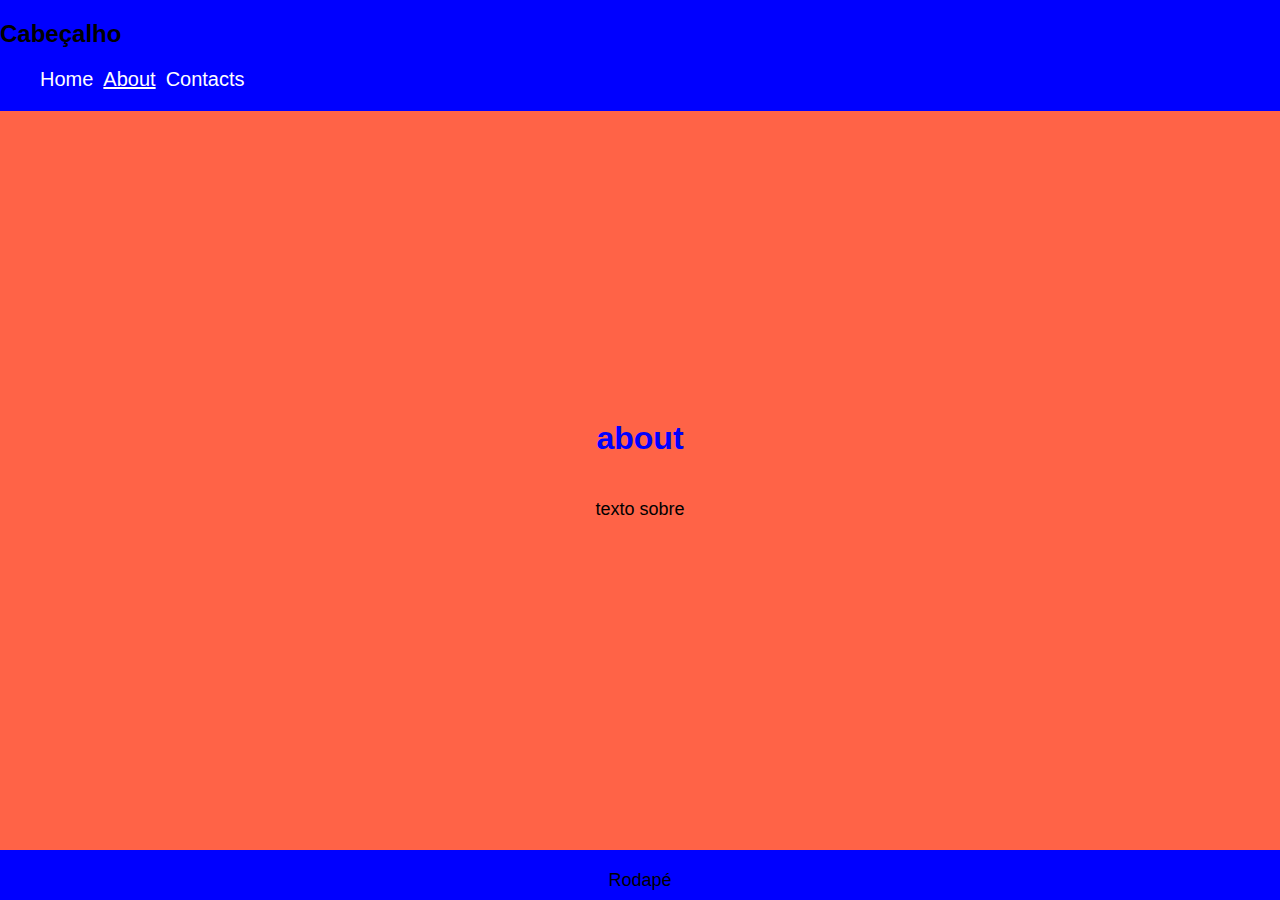
==== about.html @ 5784f7e3 "js 1 — 25.05" ====
<!-- <!DOCTYPE html>
<html lang="en">
<head>
    <meta charset="utf-8">
    <meta name="viewport" content="width=device-width, initial-scale=1.0">
    <title></title>
    <link rel="stylesheet" href="assets/css/stylesheet.css">
</head>
<body>
    <header>
         @import nav 
    </header>
    <main>
        <h1>about</h1>
    </main>
    <footer>
        <p>Juro</p>
    </footer>
</html>

-->

<!DOCTYPE html>
<html lang="en">
<head>
    <meta charset="utf-8">
    <meta name="viewport" content="width=device-width, initial-scale=1.0">
    <title>Mel, a melhor frontend</title>
    <link rel="stylesheet" href="assets/css/style.css">
</head><body>
<header>
    <h2>Cabeçalho</h2>
    <nav id="main-navigation">
        <ul>
            <li><a href="index.html">Home</a></li>
            <li><a href="about.html">About</a></li>
            <li><a href="contacts.html">Contacts</a></li>
        </ul>
    </nav>
</header>    <main>
        <h1>about</h1>
        <p>texto sobre</p>
    </main>
<footer>
    <p>Rodapé</p>
</footer>
<script src="/assets/js/script.js"></script></body>
</html>
---- assets/css/style.css ----
@charset "UTF-8";body{display:-webkit-box;display:-ms-flexbox;display:flex;-webkit-box-orient:vertical;-webkit-box-direction:normal;-ms-flex-direction:column;flex-direction:column;margin:0;height:100svh}body.about{background:tomato}body.contacts{background:yellow}body.home{background:lightblue}h1{font-size:32px;font-family:"Gill Sans","Gill Sans MT",Calibri,"Trebuchet MS",sans-serif;color:#0000ff}p{font-family:Arial,sans-serif;color:#000;font-size:14px;line-height:1.4;text-align:center;margin-bottom:40px}footer,header{font-family:Arial,sans-serif;font-size:20px}.flex-grid{width:100%}.column{background:#0000ff}.column:not(:last-child){margin-bottom:30px}@media (min-width:850px){.flex-grid{display:-webkit-box;display:-ms-flexbox;display:flex;-webkit-box-orient:horizontal;-webkit-box-direction:normal;-ms-flex-direction:row;flex-direction:row;-webkit-column-gap:30px;-moz-column-gap:30px;column-gap:30px}.column{width:33.33%}.column:not(:last-child){margin-bottom:0}}main{-webkit-box-flex:1;-ms-flex-positive:1;flex-grow:1;display:-webkit-box;display:-ms-flexbox;display:flex;-webkit-box-align:center;-ms-flex-align:center;align-items:center;-webkit-box-pack:center;-ms-flex-pack:center;justify-content:center;-webkit-box-orient:vertical;-webkit-box-direction:normal;-ms-flex-direction:column;flex-direction:column;padding:30px 20px;max-width:540px;margin:0 auto}@media (min-width:850px){main{max-width:100%;padding:30px}}@media (min-width:1180px){main{max-width:1130px}}img{max-width:100%;position:absolute;top:0;bottom:0;height:100%;width:100%;-o-object-fit:cover;object-fit:cover}figure{margin:0;height:0;position:relative;background:#0000ff;overflow:hidden;padding-bottom:75%}header{background-color:#0000ff}nav a{display:-webkit-box;display:-ms-flexbox;display:flex;-ms-flex-line-pack:stretch;align-content:stretch;color:#fff;text-decoration:none}nav a.active{text-decoration:underline}ul{display:-webkit-box;display:-ms-flexbox;display:flex;list-style:none;-webkit-column-gap:10px;-moz-column-gap:10px;column-gap:10px;color:#fff}h2{font-size:24px;font-family:"Gill Sans","Gill Sans MT",Calibri,"Trebuchet MS",sans-serif;color:#000}footer{background-color:#0000ff;height:50px;display:-webkit-box;display:-ms-flexbox;display:flex;-webkit-box-pack:center;-ms-flex-pack:center;justify-content:center}p{font-size:18px;font-family:"Gill Sans","Gill Sans MT",Calibri,"Trebuchet MS",sans-serif;color:#000}
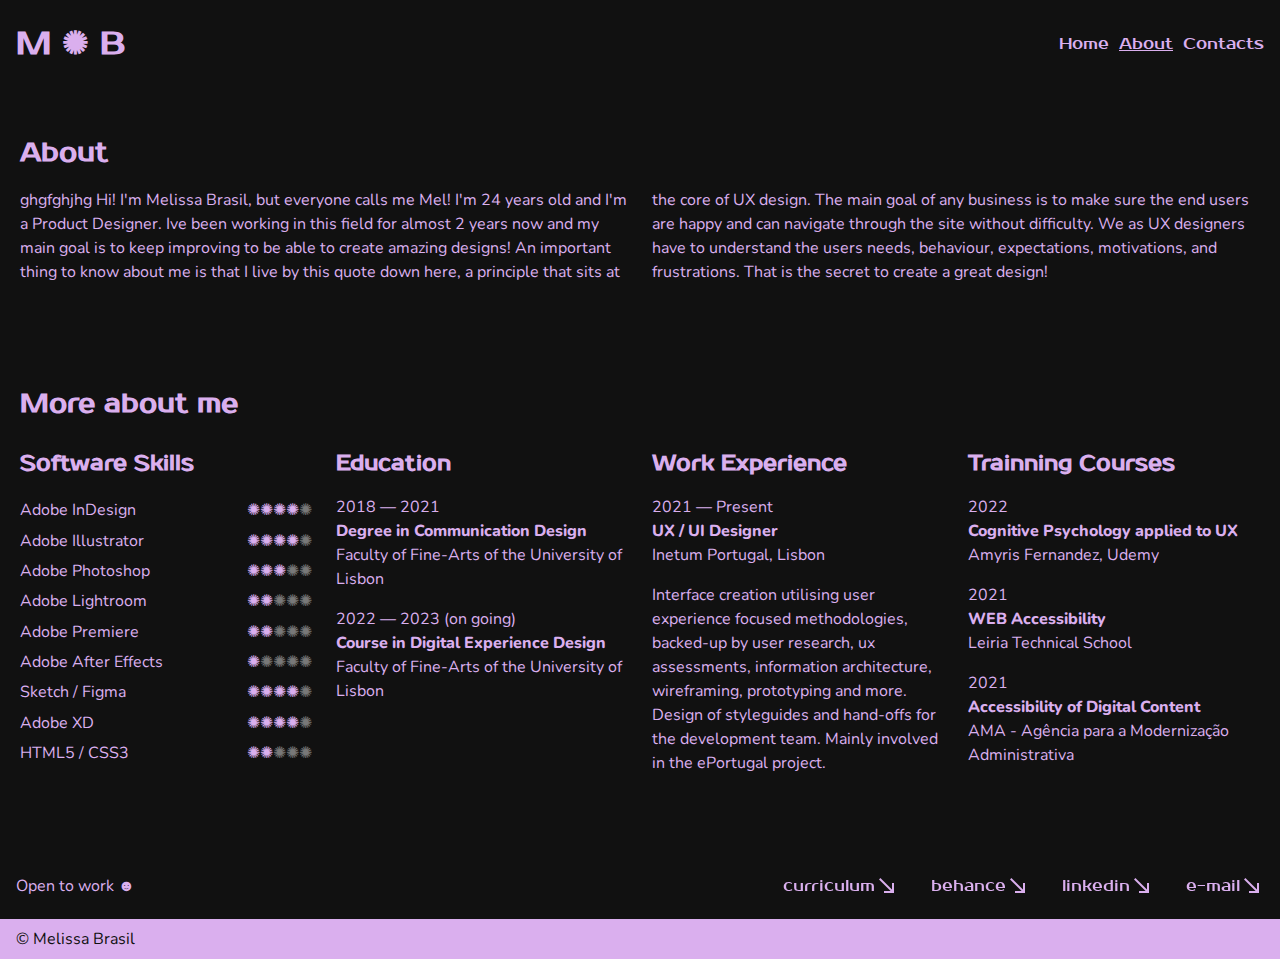
==== commit e28d167f: "test folder changes" ====
--- a/about.html
+++ b/about.html
@@ -1,48 +1,234 @@
-<!-- <!DOCTYPE html>
+<!DOCTYPE html>
 <html lang="en">
+
 <head>
     <meta charset="utf-8">
+    <title>Melissa Brasil</title>
     <meta name="viewport" content="width=device-width, initial-scale=1.0">
-    <title></title>
-    <link rel="stylesheet" href="assets/css/stylesheet.css">
+    <meta name="theme-color" content="rgb(113, 19, 157)">
+
+    <link rel="icon" type="image/svg" href="assets/img/theme.svg">
+
+    <style>
+        @import url('https://fonts.googleapis.com/css2?family=Nunito:ital,wght@0,400;0,500;0,700;0,800;1,400;1,500;1,700;1,800&family=Prosto+One&display=swap');
+    </style>
+    
+    <link rel="stylesheet"
+        href="https://fonts.googleapis.com/css2?family=Material+Symbols+Outlined:opsz,wght,FILL,GRAD@20..48,100..700,0..1,-50..200" />
+    <link rel="stylesheet" href="assets/css/style.css">
+
 </head>
 <body>
-    <header>
-         @import nav 
-    </header>
-    <main>
-        <h1>about</h1>
-    </main>
-    <footer>
-        <p>Juro</p>
-    </footer>
-</html>
-
--->
-
-<!DOCTYPE html>
-<html lang="en">
-<head>
-    <meta charset="utf-8">
-    <meta name="viewport" content="width=device-width, initial-scale=1.0">
-    <title>Mel, a melhor frontend</title>
-    <link rel="stylesheet" href="assets/css/style.css">
-</head><body>
 <header>
-    <h2>Cabeçalho</h2>
-    <nav id="main-navigation">
-        <ul>
-            <li><a href="index.html">Home</a></li>
-            <li><a href="about.html">About</a></li>
-            <li><a href="contacts.html">Contacts</a></li>
-        </ul>
-    </nav>
+    <div id="header_container">
+        <h1 alt="Melissa Brasil">M ✺ B</h1>
+        <button class="btn--toggle-menu">
+            <svg xmlns="http://www.w3.org/2000/svg" width="24" height="24" viewBox="0 0 24 24" fill="none" stroke="currentColor" stroke-width="2" stroke-linecap="round" stroke-linejoin="round" class="feather feather-menu"><line x1="3" y1="12" x2="21" y2="12"></line><line x1="3" y1="6" x2="21" y2="6"></line><line x1="3" y1="18" x2="21" y2="18"></line></svg>
+        </button>
+        <nav id="main-navigation">
+            <ul>
+                <li><a  href="index.html">Home</a></li>
+                <li><a  href="about.html">About</a></li>
+                <li><a  href="contacts.html">Contacts</a></li>
+            </ul>
+        </nav>
+</div>
 </header>    <main>
-        <h1>about</h1>
-        <p>texto sobre</p>
+        <section id="about_section" class="grid">
+            <h2>About</h2>
+            <p id="about_text">ghgfghjhg Hi! I'm Melissa Brasil, but everyone calls me Mel! I'm 24 years old and I'm a Product
+                Designer. Ive been
+                working in this field for almost 2 years now and my main goal is to keep improving to be able to create
+                amazing designs! An important thing to know about me is that I live by this quote down here, a principle
+                that sits at the core of UX design. The main goal of any business is to make sure the end users are
+                happy
+                and can navigate through the site without difficulty. We as UX designers have to understand the users
+                needs,
+                behaviour, expectations, motivations, and frustrations. That is the secret to create a great design!
+            </p>
+
+            <div class="marquee"><span class="marquee_content"> ✺ "people ignore design that ignores people” ✺ “people ignore
+                design that ignores people” ✺ “people ignore design that ignores people” ✺ “people ignore design that ignores
+                people” ✺ “people ignore design that ignores people”</span></div>
+
+            <section id="skills_section">
+                <h2>
+                    More about me
+                </h2>
+                <div id="skills_div">
+                    <ul class="skills_collumns">
+                        <h3>Software Skills</h3>
+                        <li class="justify">
+                            <p class="special_p">
+                                Adobe InDesign
+                            </p>
+                            <p class="special_p">
+                                ✺✺✺✺<span class="skill_ranking">✺</span>
+                            </p>
+                        </li>
+                        <li class="justify">
+                            <p class="special_p">
+                                Adobe Illustrator
+                            </p>
+                            <p class="special_p">
+                                ✺✺✺✺<span class="skill_ranking">✺</span>
+                            </p>
+                        </li>
+                        <li class="justify">
+                            <p class="special_p">
+                                Adobe Photoshop
+                            </p>
+                            <p class="special_p">
+                                ✺✺✺<span class="skill_ranking">✺✺</span>
+                            </p>
+                        </li>
+                        <li class="justify">
+                            <p class="special_p">
+                                Adobe Lightroom
+                            </p>
+                            <p class="special_p">
+                                ✺✺<span class="skill_ranking">✺✺✺</span>
+                            </p>
+                        </li>
+                        <li class="justify">
+                            <p class="special_p">
+                                Adobe Premiere
+                            </p>
+                            <p class="special_p">
+                                ✺✺<span class="skill_ranking">✺✺✺</span>
+                            </p>
+                        </li>
+                        <li class="justify">
+                            <p class="special_p">
+                                Adobe After Effects
+                            </p>
+                            <p class="special_p">
+                                ✺<span class="skill_ranking">✺✺✺✺</span>
+                            </p>
+                        </li>
+                        <li class="justify">
+                            <p class="special_p">
+                                Sketch / Figma
+                            </p>
+                            <p class="special_p">
+                                ✺✺✺✺<span class="skill_ranking">✺</span>
+                            </p>
+                        </li>
+                        <li class="justify">
+                            <p class="special_p">
+                                Adobe XD
+                            </p>
+                            <p class="special_p">
+                                ✺✺✺✺<span class="skill_ranking">✺</span>
+                            </p>
+                        </li>
+                        <li class="justify">
+                            <p class="special_p">
+                                HTML5 / CSS3
+                            </p>
+                            <p class="special_p">
+                                ✺✺<span class="skill_ranking">✺✺✺</span>
+                            </p>
+                        </li>
+                    </ul>
+                    <div class="skills_collumns">
+                        <h3>
+                            Education
+                        </h3>
+                        <p>
+                            2018 — 2021<br>
+                            <strong>Degree in Communication Design</strong><br>
+                            Faculty of Fine-Arts of the University of Lisbon
+                        </p>
+                        <p>
+                            2022 — 2023 (on going)<br>
+                            <strong>Course in Digital Experience Design</strong> <br>
+                            Faculty of Fine-Arts of the University of Lisbon
+                        </p>
+                    </div>
+                    <div class="skills_collumns">
+                        <h3>
+                            Work Experience
+                        </h3>
+                        <p>
+                            2021 — Present<br>
+                            <strong>UX / UI Designer</strong><br>
+                            Inetum Portugal, Lisbon
+                        </p>
+                        <p>
+                            Interface creation utilising user experience focused methodologies, backed-up by user
+                            research,
+                            ux assessments, information architecture, wireframing, prototyping and more. Design of
+                            styleguides and
+                            hand-offs for the development team.
+                            Mainly involved in the ePortugal project.
+                        </p>
+                    </div>
+                    <div class="skills_collumns">
+                        <h3>
+                            Trainning Courses
+                        </h3>
+                        <p>
+                            2022<br>
+                            <strong>Cognitive Psychology applied to UX</strong><br>
+                            Amyris Fernandez, Udemy
+                        </p>
+                        <p>
+                            2021<br>
+                            <strong>WEB Accessibility</strong><br>
+                            Leiria Technical School
+                        </p>
+                        <p>
+                            2021<br>
+                            <strong>Accessibility of Digital Content</strong><br>
+                            AMA - Agência para a Modernização Administrativa
+                        </p>
+                    </div>
+                </div>
+
+            </section>
+        </section>
     </main>
 <footer>
-    <p>Rodapé</p>
+    <div class="footer-row">
+        <p>Open to work ☻</p>
+        <div>
+            <ul class="footer_list">
+               
+                <li>
+                    <a href="https://drive.google.com/file/d/1Od65AeHdaOANFt-MgdZPg8LklpPoXMSL/view?usp=sharing" target="_blank" class="link_animation" alt="open Meliissa Brasil's curriculum in PDF">curriculum<span
+                            class="material-symbols-outlined">
+                            south_east
+                        </span></a>
+                </li>
+                <li>
+                    <a href="https://www.behance.net/melissa-brasil" target="_blank" class="link_animation" alt="open Melissa Brasil's curriculum in PDF">behance<span
+                            class="material-symbols-outlined">
+                            south_east
+                        </span></a>
+                </li>
+                <li>
+    
+                    <a class="link_animation" href="https://www.linkedin.com/in/melissa-brasil/" target="_blank"  alt="open Melissa Brasil's linkedin">linkedin<span
+                            class="material-symbols-outlined">
+                            south_east
+                        </span></a>
+                </li>
+                <li>
+                    <a href="mailto:melissa.mendes.brasil99@gmail.com" target="_blank" class="link_animation" alt="click to send Melissa Brasil an e-mail">e-mail<span
+                            class="material-symbols-outlined">
+                            south_east
+                        </span></a>
+                </li>
+    
+            </ul>
+        </div> 
+    </div>
+    <div class="footer-row">
+        <p>© Melissa Brasil</p>
+    </div>
 </footer>
+
 <script src="/assets/js/script.js"></script></body>
+
 </html>--- a/assets/css/style.css
+++ b/assets/css/style.css
@@ -1 +1 @@
-@charset "UTF-8";body{display:-webkit-box;display:-ms-flexbox;display:flex;-webkit-box-orient:vertical;-webkit-box-direction:normal;-ms-flex-direction:column;flex-direction:column;margin:0;height:100svh}body.about{background:tomato}body.contacts{background:yellow}body.home{background:lightblue}h1{font-size:32px;font-family:"Gill Sans","Gill Sans MT",Calibri,"Trebuchet MS",sans-serif;color:#0000ff}p{font-family:Arial,sans-serif;color:#000;font-size:14px;line-height:1.4;text-align:center;margin-bottom:40px}footer,header{font-family:Arial,sans-serif;font-size:20px}.flex-grid{width:100%}.column{background:#0000ff}.column:not(:last-child){margin-bottom:30px}@media (min-width:850px){.flex-grid{display:-webkit-box;display:-ms-flexbox;display:flex;-webkit-box-orient:horizontal;-webkit-box-direction:normal;-ms-flex-direction:row;flex-direction:row;-webkit-column-gap:30px;-moz-column-gap:30px;column-gap:30px}.column{width:33.33%}.column:not(:last-child){margin-bottom:0}}main{-webkit-box-flex:1;-ms-flex-positive:1;flex-grow:1;display:-webkit-box;display:-ms-flexbox;display:flex;-webkit-box-align:center;-ms-flex-align:center;align-items:center;-webkit-box-pack:center;-ms-flex-pack:center;justify-content:center;-webkit-box-orient:vertical;-webkit-box-direction:normal;-ms-flex-direction:column;flex-direction:column;padding:30px 20px;max-width:540px;margin:0 auto}@media (min-width:850px){main{max-width:100%;padding:30px}}@media (min-width:1180px){main{max-width:1130px}}img{max-width:100%;position:absolute;top:0;bottom:0;height:100%;width:100%;-o-object-fit:cover;object-fit:cover}figure{margin:0;height:0;position:relative;background:#0000ff;overflow:hidden;padding-bottom:75%}header{background-color:#0000ff}nav a{display:-webkit-box;display:-ms-flexbox;display:flex;-ms-flex-line-pack:stretch;align-content:stretch;color:#fff;text-decoration:none}nav a.active{text-decoration:underline}ul{display:-webkit-box;display:-ms-flexbox;display:flex;list-style:none;-webkit-column-gap:10px;-moz-column-gap:10px;column-gap:10px;color:#fff}h2{font-size:24px;font-family:"Gill Sans","Gill Sans MT",Calibri,"Trebuchet MS",sans-serif;color:#000}footer{background-color:#0000ff;height:50px;display:-webkit-box;display:-ms-flexbox;display:flex;-webkit-box-pack:center;-ms-flex-pack:center;justify-content:center}p{font-size:18px;font-family:"Gill Sans","Gill Sans MT",Calibri,"Trebuchet MS",sans-serif;color:#000}+@charset "UTF-8";body,html{height:100svh;-webkit-box-sizing:border-box;box-sizing:border-box;font-size:16px;margin:0;padding:0;background-color:#111;color:#DAAFEE}body.no-scroll,html.no-scroll{overflow-y:hidden}main{-webkit-box-flex:1;-ms-flex-positive:1;flex-grow:1;display:-webkit-box;display:-ms-flexbox;display:flex;-webkit-box-pack:center;-ms-flex-pack:center;justify-content:center;-webkit-box-orient:vertical;-webkit-box-direction:normal;-ms-flex-direction:column;flex-direction:column;padding:30px 20px;margin:0}::-moz-selection{color:#111;background:#DAAFEE}::selection{color:#111;background:#DAAFEE}:visited{color:#DAAFEE}h1{font-size:1rem;font-family:"Prosto One",cursive;color:#DAAFEE;line-height:1.5}@media (min-width:1150px){h1{font-size:2rem}}h2{font-size:1.6rem;font-family:"Prosto One",cursive;color:#DAAFEE;line-height:1.5;margin:1rem 0}h3{font-size:1.3rem;font-family:"Prosto One",cursive;color:#DAAFEE;line-height:1.5;margin:0.5rem 0 1rem 0}h4{font-size:1.1rem;font-family:"Nunito",cursive;color:#DAAFEE;line-height:1.5;margin:0 0 1.1rem 0}p{font-size:1rem;font-family:"Nunito",cursive;line-height:1.5;margin:0 0 1rem 0}header{display:block;position:sticky;top:0;background-color:#111;width:100%;margin:0;padding:0;z-index:1}header h1{margin:0}#header_container{display:-webkit-box;display:-ms-flexbox;display:flex;-webkit-box-pack:justify;-ms-flex-pack:justify;justify-content:space-between;-webkit-box-align:center;-ms-flex-align:center;align-items:center;padding:1rem;margin:0}.btn--toggle-menu{background:transparent;border:none;cursor:pointer}@media (min-width:850px){.btn--toggle-menu{display:none}}.btn--toggle-menu svg{stroke:#DAAFEE;fill:#DAAFEE}#main-navigation{display:none}@media (min-width:850px){#main-navigation{display:block}}#main-navigation.menu-is-open{display:-webkit-box;display:-ms-flexbox;display:flex;position:absolute;background:#111;top:60px;left:0;width:100%;height:100svh;z-index:2;-webkit-box-orient:vertical;-webkit-box-direction:normal;-ms-flex-direction:column;flex-direction:column;-webkit-box-pack:center;-ms-flex-pack:center;justify-content:center;text-align:center;-webkit-box-align:center;-ms-flex-align:center;align-items:center}#main-navigation.menu-is-open ul{-webkit-box-orient:vertical;-webkit-box-direction:normal;-ms-flex-direction:column;flex-direction:column;font-size:2rem;gap:40px;padding-bottom:60px;-webkit-box-align:center;-ms-flex-align:center;align-items:center}@media (min-width:850px){#main-navigation.menu-is-open{display:block;position:static;background:transparent;width:auto;height:auto}#main-navigation.menu-is-open ul{-webkit-box-orient:horizontal;-webkit-box-direction:normal;-ms-flex-direction:row;flex-direction:row;font-size:1.25rem;-webkit-column-gap:30px;-moz-column-gap:30px;column-gap:30px}}nav a{display:-webkit-box;display:-ms-flexbox;display:flex;-ms-flex-line-pack:stretch;align-content:stretch;color:#DAAFEE;text-decoration:none}nav a.active{text-decoration:underline}ul{display:-webkit-box;display:-ms-flexbox;display:flex;list-style:none;-webkit-column-gap:10px;-moz-column-gap:10px;column-gap:10px;color:#DAAFEE}li{font-size:1rem;font-family:"Prosto One",cursive;color:#DAAFEE;line-height:1.5}footer{background-color:#DAAFEE;display:-webkit-box;display:-ms-flexbox;display:flex;-webkit-box-orient:vertical;-webkit-box-direction:normal;-ms-flex-direction:column;flex-direction:column;bottom:0}footer p{margin:0.5rem 0}.footer_list{display:-webkit-box;display:-ms-flexbox;display:flex;-webkit-box-orient:vertical;-webkit-box-direction:normal;-ms-flex-direction:column;flex-direction:column}@media (min-width:850px){.footer_list{-webkit-box-orient:horizontal;-webkit-box-direction:normal;-ms-flex-direction:row;flex-direction:row;gap:2rem}}.footer-row{display:-webkit-box;display:-ms-flexbox;display:flex;-webkit-box-orient:vertical;-webkit-box-direction:normal;-ms-flex-direction:column;flex-direction:column;-webkit-box-align:baseline;-ms-flex-align:baseline;align-items:baseline;-webkit-box-pack:justify;-ms-flex-pack:justify;justify-content:space-between;padding:0 1rem}@media (min-width:850px){.footer-row{-webkit-box-orient:horizontal;-webkit-box-direction:normal;-ms-flex-direction:row;flex-direction:row}}.footer-row:first-child{background-color:#111;color:#DAAFEE}.footer-row:last-child{background-color:#DAAFEE;color:#111}@media (min-width:850px){.grid{display:-ms-grid;display:grid;-ms-grid-columns:1fr 1rem 1fr 1rem 1fr 1rem 1fr 1rem 1fr 1rem 1fr 1rem 1fr 1rem 1fr 1rem 1fr 1rem 1fr 1rem 1fr 1rem 1fr;grid-template-columns:repeat(12,1fr);-webkit-column-gap:1rem;-moz-column-gap:1rem;column-gap:1rem;padding:0}}@-webkit-keyframes move{to{-webkit-transform:translateX(-100%);transform:translateX(-100%)}}@keyframes move{to{-webkit-transform:translateX(-100%);transform:translateX(-100%)}}.link_animation{font-size:1rem;font-family:"Prosto One",cursive;color:#DAAFEE;line-height:1.5;text-decoration:none;background-image:-webkit-gradient(linear,left top,right top,from(#fff),color-stop(50%,#fff),color-stop(50%,#DAAFEE));background-image:linear-gradient(to right,#fff,#fff 50%,#DAAFEE 50%);background-size:200% 100%;background-position:-100%;padding:5px 0;position:relative;-webkit-background-clip:text;background-clip:text;-webkit-text-fill-color:transparent;-webkit-transition:all 0.3s ease-in-out;transition:all 0.3s ease-in-out;-webkit-box-align:center;-ms-flex-align:center;align-items:center;display:-webkit-box;display:-ms-flexbox;display:flex;right:0;-webkit-box-pack:end;-ms-flex-pack:end;justify-content:end;width:-webkit-max-content;width:-moz-max-content;width:max-content}.link_animation:before{content:"";background:#fff;display:block;position:absolute;bottom:-3px;left:0;width:0;height:3px;-webkit-transition:all 0.3s ease-in-out;transition:all 0.3s ease-in-out}.link_animation:hover{background-position:0}.link_animation:hover:before{width:100%}.marquee{white-space:nowrap;overflow:hidden;top:0;left:0;width:100%;padding:24px 0}.marquee_content{display:block;width:100%;font-size:1rem;font-family:"Prosto One",cursive;-webkit-transform:translateX(100%);transform:translateX(100%);-webkit-animation:move 20s linear infinite;animation:move 20s linear infinite}@media (min-width:1150px){.marquee_content{-webkit-animation:move 30s linear infinite;animation:move 30s linear infinite}}ul{padding-left:0}.link_projects{color:#DAAFEE;position:relative}.link_projects:after{content:"";background:#DAAFEE;mix-blend-mode:difference;width:calc(100% + 20px);height:0;position:absolute;bottom:-4px;left:-10px;-webkit-transition:all 0.3s cubic-bezier(0.445,0.05,0.55,0.95);transition:all 0.3s cubic-bezier(0.445,0.05,0.55,0.95)}.link_projects:hover:after{height:calc(100% + 8px)}.contacts_text{color:#DAAFEE;font-size:2.35rem;font-family:"Prosto One",cursive;text-align:center}@media (min-width:850px){.contacts_text{font-size:6rem}}@media (min-width:1150px){.contacts_text{font-size:8rem}}.contacts_footer{display:-webkit-box;display:-ms-flexbox;display:flex;-webkit-box-orient:vertical;-webkit-box-direction:normal;-ms-flex-direction:column;flex-direction:column;width:100%;height:100svh}.contacts_section{-webkit-box-align:center;-ms-flex-align:center;align-items:center;-webkit-box-pack:center;-ms-flex-pack:center;justify-content:center;height:auto}.hero{width:100svw;height:calc(100% - 61.5px);display:-webkit-box;display:-ms-flexbox;display:flex;margin:0;-webkit-box-orient:vertical;-webkit-box-direction:normal;-ms-flex-direction:column;flex-direction:column;-webkit-box-align:start;-ms-flex-align:start;align-items:flex-start;-webkit-box-sizing:border-box;box-sizing:border-box;-webkit-box-pack:justify;-ms-flex-pack:justify;justify-content:space-between}.hero .presentation{top:calc((100vh - 297.9px) / 3);display:-webkit-box;display:-ms-flexbox;display:flex;position:relative;-webkit-box-orient:vertical;-webkit-box-direction:normal;-ms-flex-direction:column;flex-direction:column;-webkit-box-pack:center;-ms-flex-pack:center;justify-content:center}.hero h2,.hero p{padding:0 1rem}@media (min-width:521px){.hero .presentation{top:calc((100vh - 200px) / 3)}}@media (min-width:850px){.hero{height:calc(100% - 88px)}.hero #page_title{font-size:6rem}.hero h2{font-size:3rem}.hero .presentation{top:calc((100vh - 247.5px) / 3)}}@media (min-width:1150px){.hero #page_title{font-size:8rem}.hero h2{font-size:4rem}.hero .presentation{top:calc((100vh - 355.5px) / 3)}}#page_title{font-size:4rem;font-family:"Prosto One",cursive}.projects_list{-webkit-box-orient:vertical;-webkit-box-direction:normal;-ms-flex-direction:column;flex-direction:column}.link_projects{text-decoration:none}#about_section{display:-webkit-box;display:-ms-flexbox;display:flex;-webkit-box-orient:horizontal;-webkit-box-direction:normal;-ms-flex-direction:row;flex-direction:row;-ms-flex-wrap:wrap;flex-wrap:wrap;-webkit-box-pack:justify;-ms-flex-pack:justify;justify-content:space-between}#skills_section{height:auto;display:-webkit-box;display:-ms-flexbox;display:flex;-webkit-box-orient:vertical;-webkit-box-direction:normal;-ms-flex-direction:column;flex-direction:column;-webkit-box-sizing:border-box;box-sizing:border-box;margin:0;-ms-flex-wrap:wrap;flex-wrap:wrap}#skills_div{height:auto;display:-webkit-box;display:-ms-flexbox;display:flex;-webkit-box-orient:vertical;-webkit-box-direction:normal;-ms-flex-direction:column;flex-direction:column;-ms-flex-wrap:wrap;flex-wrap:wrap}#skills_div ul{display:block}.skills_collumns{height:auto;margin-bottom:32px;margin-top:0}.justify{width:100%;display:-webkit-box;display:-ms-flexbox;display:flex;-webkit-box-orient:horizontal;-webkit-box-direction:normal;-ms-flex-direction:row;flex-direction:row;-webkit-box-pack:justify;-ms-flex-pack:justify;justify-content:space-between}.skill_ranking{color:#787878}@media (min-width:850px){#skills_div{-webkit-box-orient:horizontal;-webkit-box-direction:normal;-ms-flex-direction:row;flex-direction:row;-webkit-box-pack:justify;-ms-flex-pack:justify;justify-content:space-between}.skills_collumns{width:calc(25% - 18px)}#about_text{-webkit-column-count:2;-moz-column-count:2;column-count:2;gap:24px}}.special_p{margin:0.2rem 0}figure,img{margin:0;padding:0;width:100%}@media (min-width:850px){.grid .project_h2{-ms-grid-column:1;-ms-grid-column-span:12;grid-column:1/span 12;-webkit-box-ordinal-group:2;-ms-flex-order:1;order:1}.grid .first_image{-ms-grid-column:1;-ms-grid-column-span:6;grid-column:1/7;-webkit-box-ordinal-group:3;-ms-flex-order:2;order:2}.grid .second_image{-ms-grid-column:7;-ms-grid-column-span:6;grid-column:7/13;-webkit-box-ordinal-group:3;-ms-flex-order:2;order:2}.grid .project_h3{-ms-grid-column:1;-ms-grid-column-span:12;grid-column:1/span 12;-webkit-box-ordinal-group:4;-ms-flex-order:3;order:3}.grid .project_context{-ms-grid-column:1;-ms-grid-column-span:6;grid-column:1/7;-webkit-box-ordinal-group:5;-ms-flex-order:4;order:4}.grid .project_description{-ms-grid-column:7;-ms-grid-column-span:6;grid-column:7/13;-webkit-box-ordinal-group:5;-ms-flex-order:4;order:4}.grid .link_animation{-ms-grid-column:7;-ms-grid-column-span:6;grid-column:7/13;-webkit-box-ordinal-group:6;-ms-flex-order:5;order:5}}strong{font-weight:800}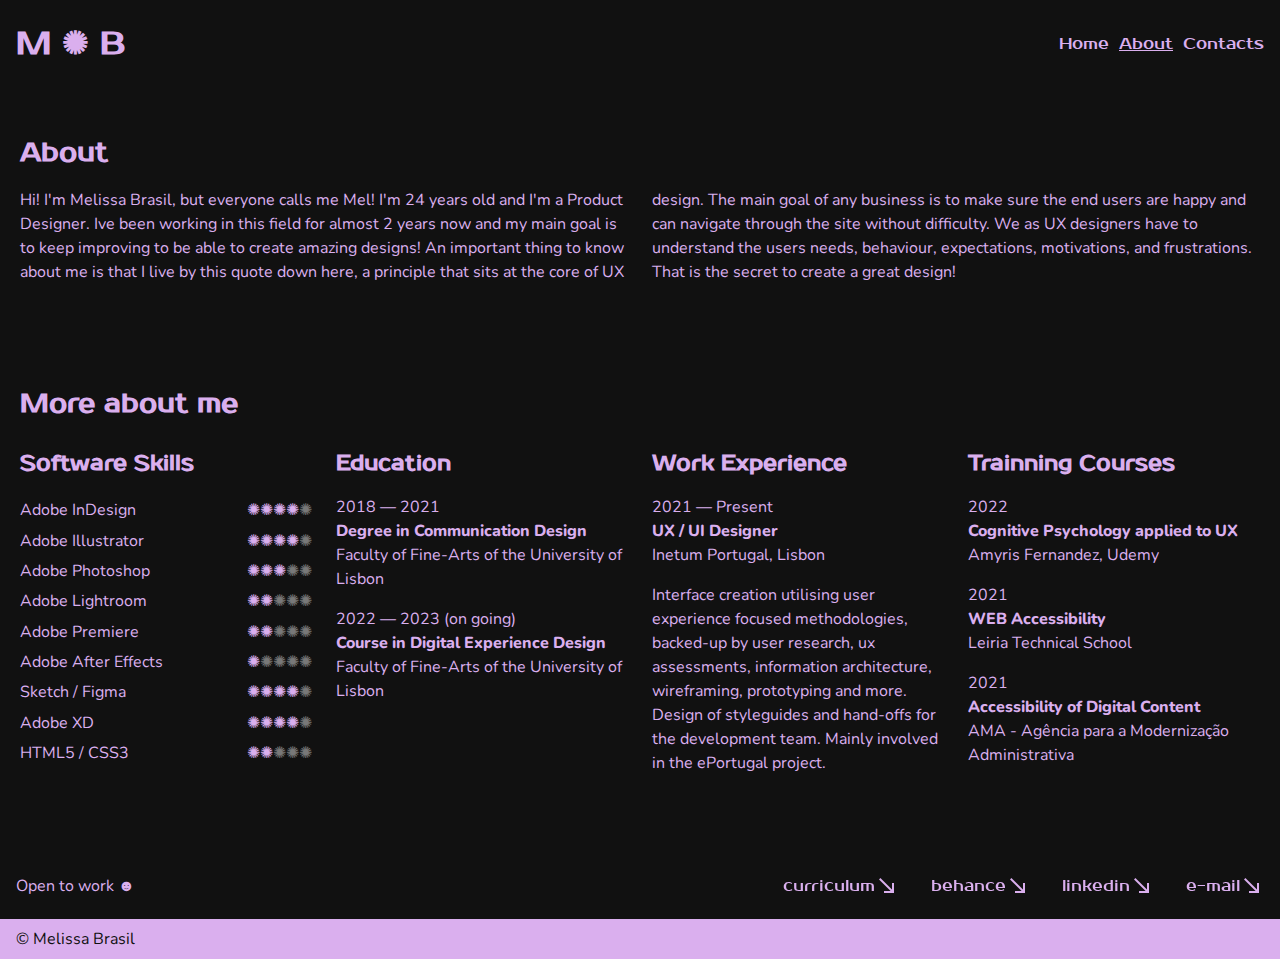
==== commit f1a517e9: "Correções about page + atualizações js" ====
--- a/about.html
+++ b/about.html
@@ -18,7 +18,7 @@
     <link rel="stylesheet" href="assets/css/style.css">
 
 </head>
-<body>
+<body class="about_body">
 <header>
     <div id="header_container">
         <h1 alt="Melissa Brasil">M ✺ B</h1>
@@ -36,7 +36,7 @@
 </header>    <main>
         <section id="about_section" class="grid">
             <h2>About</h2>
-            <p id="about_text">ghgfghjhg Hi! I'm Melissa Brasil, but everyone calls me Mel! I'm 24 years old and I'm a Product
+            <p id="about_text">Hi! I'm Melissa Brasil, but everyone calls me Mel! I'm 24 years old and I'm a Product
                 Designer. Ive been
                 working in this field for almost 2 years now and my main goal is to keep improving to be able to create
                 amazing designs! An important thing to know about me is that I live by this quote down here, a principle
--- a/assets/css/style.css
+++ b/assets/css/style.css
@@ -1 +1 @@
-@charset "UTF-8";body,html{height:100svh;-webkit-box-sizing:border-box;box-sizing:border-box;font-size:16px;margin:0;padding:0;background-color:#111;color:#DAAFEE}body.no-scroll,html.no-scroll{overflow-y:hidden}main{-webkit-box-flex:1;-ms-flex-positive:1;flex-grow:1;display:-webkit-box;display:-ms-flexbox;display:flex;-webkit-box-pack:center;-ms-flex-pack:center;justify-content:center;-webkit-box-orient:vertical;-webkit-box-direction:normal;-ms-flex-direction:column;flex-direction:column;padding:30px 20px;margin:0}::-moz-selection{color:#111;background:#DAAFEE}::selection{color:#111;background:#DAAFEE}:visited{color:#DAAFEE}h1{font-size:1rem;font-family:"Prosto One",cursive;color:#DAAFEE;line-height:1.5}@media (min-width:1150px){h1{font-size:2rem}}h2{font-size:1.6rem;font-family:"Prosto One",cursive;color:#DAAFEE;line-height:1.5;margin:1rem 0}h3{font-size:1.3rem;font-family:"Prosto One",cursive;color:#DAAFEE;line-height:1.5;margin:0.5rem 0 1rem 0}h4{font-size:1.1rem;font-family:"Nunito",cursive;color:#DAAFEE;line-height:1.5;margin:0 0 1.1rem 0}p{font-size:1rem;font-family:"Nunito",cursive;line-height:1.5;margin:0 0 1rem 0}header{display:block;position:sticky;top:0;background-color:#111;width:100%;margin:0;padding:0;z-index:1}header h1{margin:0}#header_container{display:-webkit-box;display:-ms-flexbox;display:flex;-webkit-box-pack:justify;-ms-flex-pack:justify;justify-content:space-between;-webkit-box-align:center;-ms-flex-align:center;align-items:center;padding:1rem;margin:0}.btn--toggle-menu{background:transparent;border:none;cursor:pointer}@media (min-width:850px){.btn--toggle-menu{display:none}}.btn--toggle-menu svg{stroke:#DAAFEE;fill:#DAAFEE}#main-navigation{display:none}@media (min-width:850px){#main-navigation{display:block}}#main-navigation.menu-is-open{display:-webkit-box;display:-ms-flexbox;display:flex;position:absolute;background:#111;top:60px;left:0;width:100%;height:100svh;z-index:2;-webkit-box-orient:vertical;-webkit-box-direction:normal;-ms-flex-direction:column;flex-direction:column;-webkit-box-pack:center;-ms-flex-pack:center;justify-content:center;text-align:center;-webkit-box-align:center;-ms-flex-align:center;align-items:center}#main-navigation.menu-is-open ul{-webkit-box-orient:vertical;-webkit-box-direction:normal;-ms-flex-direction:column;flex-direction:column;font-size:2rem;gap:40px;padding-bottom:60px;-webkit-box-align:center;-ms-flex-align:center;align-items:center}@media (min-width:850px){#main-navigation.menu-is-open{display:block;position:static;background:transparent;width:auto;height:auto}#main-navigation.menu-is-open ul{-webkit-box-orient:horizontal;-webkit-box-direction:normal;-ms-flex-direction:row;flex-direction:row;font-size:1.25rem;-webkit-column-gap:30px;-moz-column-gap:30px;column-gap:30px}}nav a{display:-webkit-box;display:-ms-flexbox;display:flex;-ms-flex-line-pack:stretch;align-content:stretch;color:#DAAFEE;text-decoration:none}nav a.active{text-decoration:underline}ul{display:-webkit-box;display:-ms-flexbox;display:flex;list-style:none;-webkit-column-gap:10px;-moz-column-gap:10px;column-gap:10px;color:#DAAFEE}li{font-size:1rem;font-family:"Prosto One",cursive;color:#DAAFEE;line-height:1.5}footer{background-color:#DAAFEE;display:-webkit-box;display:-ms-flexbox;display:flex;-webkit-box-orient:vertical;-webkit-box-direction:normal;-ms-flex-direction:column;flex-direction:column;bottom:0}footer p{margin:0.5rem 0}.footer_list{display:-webkit-box;display:-ms-flexbox;display:flex;-webkit-box-orient:vertical;-webkit-box-direction:normal;-ms-flex-direction:column;flex-direction:column}@media (min-width:850px){.footer_list{-webkit-box-orient:horizontal;-webkit-box-direction:normal;-ms-flex-direction:row;flex-direction:row;gap:2rem}}.footer-row{display:-webkit-box;display:-ms-flexbox;display:flex;-webkit-box-orient:vertical;-webkit-box-direction:normal;-ms-flex-direction:column;flex-direction:column;-webkit-box-align:baseline;-ms-flex-align:baseline;align-items:baseline;-webkit-box-pack:justify;-ms-flex-pack:justify;justify-content:space-between;padding:0 1rem}@media (min-width:850px){.footer-row{-webkit-box-orient:horizontal;-webkit-box-direction:normal;-ms-flex-direction:row;flex-direction:row}}.footer-row:first-child{background-color:#111;color:#DAAFEE}.footer-row:last-child{background-color:#DAAFEE;color:#111}@media (min-width:850px){.grid{display:-ms-grid;display:grid;-ms-grid-columns:1fr 1rem 1fr 1rem 1fr 1rem 1fr 1rem 1fr 1rem 1fr 1rem 1fr 1rem 1fr 1rem 1fr 1rem 1fr 1rem 1fr 1rem 1fr;grid-template-columns:repeat(12,1fr);-webkit-column-gap:1rem;-moz-column-gap:1rem;column-gap:1rem;padding:0}}@-webkit-keyframes move{to{-webkit-transform:translateX(-100%);transform:translateX(-100%)}}@keyframes move{to{-webkit-transform:translateX(-100%);transform:translateX(-100%)}}.link_animation{font-size:1rem;font-family:"Prosto One",cursive;color:#DAAFEE;line-height:1.5;text-decoration:none;background-image:-webkit-gradient(linear,left top,right top,from(#fff),color-stop(50%,#fff),color-stop(50%,#DAAFEE));background-image:linear-gradient(to right,#fff,#fff 50%,#DAAFEE 50%);background-size:200% 100%;background-position:-100%;padding:5px 0;position:relative;-webkit-background-clip:text;background-clip:text;-webkit-text-fill-color:transparent;-webkit-transition:all 0.3s ease-in-out;transition:all 0.3s ease-in-out;-webkit-box-align:center;-ms-flex-align:center;align-items:center;display:-webkit-box;display:-ms-flexbox;display:flex;right:0;-webkit-box-pack:end;-ms-flex-pack:end;justify-content:end;width:-webkit-max-content;width:-moz-max-content;width:max-content}.link_animation:before{content:"";background:#fff;display:block;position:absolute;bottom:-3px;left:0;width:0;height:3px;-webkit-transition:all 0.3s ease-in-out;transition:all 0.3s ease-in-out}.link_animation:hover{background-position:0}.link_animation:hover:before{width:100%}.marquee{white-space:nowrap;overflow:hidden;top:0;left:0;width:100%;padding:24px 0}.marquee_content{display:block;width:100%;font-size:1rem;font-family:"Prosto One",cursive;-webkit-transform:translateX(100%);transform:translateX(100%);-webkit-animation:move 20s linear infinite;animation:move 20s linear infinite}@media (min-width:1150px){.marquee_content{-webkit-animation:move 30s linear infinite;animation:move 30s linear infinite}}ul{padding-left:0}.link_projects{color:#DAAFEE;position:relative}.link_projects:after{content:"";background:#DAAFEE;mix-blend-mode:difference;width:calc(100% + 20px);height:0;position:absolute;bottom:-4px;left:-10px;-webkit-transition:all 0.3s cubic-bezier(0.445,0.05,0.55,0.95);transition:all 0.3s cubic-bezier(0.445,0.05,0.55,0.95)}.link_projects:hover:after{height:calc(100% + 8px)}.contacts_text{color:#DAAFEE;font-size:2.35rem;font-family:"Prosto One",cursive;text-align:center}@media (min-width:850px){.contacts_text{font-size:6rem}}@media (min-width:1150px){.contacts_text{font-size:8rem}}.contacts_footer{display:-webkit-box;display:-ms-flexbox;display:flex;-webkit-box-orient:vertical;-webkit-box-direction:normal;-ms-flex-direction:column;flex-direction:column;width:100%;height:100svh}.contacts_section{-webkit-box-align:center;-ms-flex-align:center;align-items:center;-webkit-box-pack:center;-ms-flex-pack:center;justify-content:center;height:auto}.hero{width:100svw;height:calc(100% - 61.5px);display:-webkit-box;display:-ms-flexbox;display:flex;margin:0;-webkit-box-orient:vertical;-webkit-box-direction:normal;-ms-flex-direction:column;flex-direction:column;-webkit-box-align:start;-ms-flex-align:start;align-items:flex-start;-webkit-box-sizing:border-box;box-sizing:border-box;-webkit-box-pack:justify;-ms-flex-pack:justify;justify-content:space-between}.hero .presentation{top:calc((100vh - 297.9px) / 3);display:-webkit-box;display:-ms-flexbox;display:flex;position:relative;-webkit-box-orient:vertical;-webkit-box-direction:normal;-ms-flex-direction:column;flex-direction:column;-webkit-box-pack:center;-ms-flex-pack:center;justify-content:center}.hero h2,.hero p{padding:0 1rem}@media (min-width:521px){.hero .presentation{top:calc((100vh - 200px) / 3)}}@media (min-width:850px){.hero{height:calc(100% - 88px)}.hero #page_title{font-size:6rem}.hero h2{font-size:3rem}.hero .presentation{top:calc((100vh - 247.5px) / 3)}}@media (min-width:1150px){.hero #page_title{font-size:8rem}.hero h2{font-size:4rem}.hero .presentation{top:calc((100vh - 355.5px) / 3)}}#page_title{font-size:4rem;font-family:"Prosto One",cursive}.projects_list{-webkit-box-orient:vertical;-webkit-box-direction:normal;-ms-flex-direction:column;flex-direction:column}.link_projects{text-decoration:none}#about_section{display:-webkit-box;display:-ms-flexbox;display:flex;-webkit-box-orient:horizontal;-webkit-box-direction:normal;-ms-flex-direction:row;flex-direction:row;-ms-flex-wrap:wrap;flex-wrap:wrap;-webkit-box-pack:justify;-ms-flex-pack:justify;justify-content:space-between}#skills_section{height:auto;display:-webkit-box;display:-ms-flexbox;display:flex;-webkit-box-orient:vertical;-webkit-box-direction:normal;-ms-flex-direction:column;flex-direction:column;-webkit-box-sizing:border-box;box-sizing:border-box;margin:0;-ms-flex-wrap:wrap;flex-wrap:wrap}#skills_div{height:auto;display:-webkit-box;display:-ms-flexbox;display:flex;-webkit-box-orient:vertical;-webkit-box-direction:normal;-ms-flex-direction:column;flex-direction:column;-ms-flex-wrap:wrap;flex-wrap:wrap}#skills_div ul{display:block}.skills_collumns{height:auto;margin-bottom:32px;margin-top:0}.justify{width:100%;display:-webkit-box;display:-ms-flexbox;display:flex;-webkit-box-orient:horizontal;-webkit-box-direction:normal;-ms-flex-direction:row;flex-direction:row;-webkit-box-pack:justify;-ms-flex-pack:justify;justify-content:space-between}.skill_ranking{color:#787878}@media (min-width:850px){#skills_div{-webkit-box-orient:horizontal;-webkit-box-direction:normal;-ms-flex-direction:row;flex-direction:row;-webkit-box-pack:justify;-ms-flex-pack:justify;justify-content:space-between}.skills_collumns{width:calc(25% - 18px)}#about_text{-webkit-column-count:2;-moz-column-count:2;column-count:2;gap:24px}}.special_p{margin:0.2rem 0}figure,img{margin:0;padding:0;width:100%}@media (min-width:850px){.grid .project_h2{-ms-grid-column:1;-ms-grid-column-span:12;grid-column:1/span 12;-webkit-box-ordinal-group:2;-ms-flex-order:1;order:1}.grid .first_image{-ms-grid-column:1;-ms-grid-column-span:6;grid-column:1/7;-webkit-box-ordinal-group:3;-ms-flex-order:2;order:2}.grid .second_image{-ms-grid-column:7;-ms-grid-column-span:6;grid-column:7/13;-webkit-box-ordinal-group:3;-ms-flex-order:2;order:2}.grid .project_h3{-ms-grid-column:1;-ms-grid-column-span:12;grid-column:1/span 12;-webkit-box-ordinal-group:4;-ms-flex-order:3;order:3}.grid .project_context{-ms-grid-column:1;-ms-grid-column-span:6;grid-column:1/7;-webkit-box-ordinal-group:5;-ms-flex-order:4;order:4}.grid .project_description{-ms-grid-column:7;-ms-grid-column-span:6;grid-column:7/13;-webkit-box-ordinal-group:5;-ms-flex-order:4;order:4}.grid .link_animation{-ms-grid-column:7;-ms-grid-column-span:6;grid-column:7/13;-webkit-box-ordinal-group:6;-ms-flex-order:5;order:5}}strong{font-weight:800}+@charset "UTF-8";body,html{height:100svh;-webkit-box-sizing:border-box;box-sizing:border-box;font-size:16px;margin:0;padding:0;background-color:#111;color:#DAAFEE}body.no-scroll,html.no-scroll{overflow-y:hidden}main{-webkit-box-flex:1;-ms-flex-positive:1;flex-grow:1;display:-webkit-box;display:-ms-flexbox;display:flex;-webkit-box-pack:center;-ms-flex-pack:center;justify-content:center;-webkit-box-orient:vertical;-webkit-box-direction:normal;-ms-flex-direction:column;flex-direction:column;padding:30px 20px;margin:0}::-moz-selection{color:#111;background:#DAAFEE}::selection{color:#111;background:#DAAFEE}:visited{color:#DAAFEE}h1{font-size:1rem;font-family:"Prosto One",cursive;color:#DAAFEE;line-height:1.5}@media (min-width:1150px){h1{font-size:2rem}}h2{font-size:1.6rem;font-family:"Prosto One",cursive;color:#DAAFEE;line-height:1.5;margin:1rem 0}h3{font-size:1.3rem;font-family:"Prosto One",cursive;color:#DAAFEE;line-height:1.5;margin:0.5rem 0 1rem 0}h4{font-size:1.1rem;font-family:"Nunito",cursive;color:#DAAFEE;line-height:1.5;margin:0 0 1.1rem 0}p{font-size:1rem;font-family:"Nunito",cursive;line-height:1.5;margin:0 0 1rem 0}header{display:block;position:sticky;top:0;background-color:#111;width:100%;margin:0;padding:0;z-index:1}header h1{margin:0}#header_container{display:-webkit-box;display:-ms-flexbox;display:flex;-webkit-box-pack:justify;-ms-flex-pack:justify;justify-content:space-between;-webkit-box-align:center;-ms-flex-align:center;align-items:center;padding:1rem;margin:0}.btn--toggle-menu{background:transparent;border:none;cursor:pointer}@media (min-width:850px){.btn--toggle-menu{display:none}}.btn--toggle-menu svg{stroke:#DAAFEE;fill:#DAAFEE}#main-navigation{display:none}@media (min-width:850px){#main-navigation{display:block}}#main-navigation.menu-is-open{display:-webkit-box;display:-ms-flexbox;display:flex;position:absolute;background:#111;top:60px;left:0;width:100%;height:100svh;z-index:2;-webkit-box-orient:vertical;-webkit-box-direction:normal;-ms-flex-direction:column;flex-direction:column;-webkit-box-pack:center;-ms-flex-pack:center;justify-content:center;text-align:center;-webkit-box-align:center;-ms-flex-align:center;align-items:center}#main-navigation.menu-is-open ul{-webkit-box-orient:vertical;-webkit-box-direction:normal;-ms-flex-direction:column;flex-direction:column;font-size:2rem;gap:40px;padding-bottom:60px;-webkit-box-align:center;-ms-flex-align:center;align-items:center}@media (min-width:850px){#main-navigation.menu-is-open{display:block;position:static;background:transparent;width:auto;height:auto}#main-navigation.menu-is-open ul{-webkit-box-orient:horizontal;-webkit-box-direction:normal;-ms-flex-direction:row;flex-direction:row;font-size:1.25rem;-webkit-column-gap:30px;-moz-column-gap:30px;column-gap:30px}}nav a{display:-webkit-box;display:-ms-flexbox;display:flex;-ms-flex-line-pack:stretch;align-content:stretch;color:#DAAFEE;text-decoration:none}nav a.active{text-decoration:underline}ul{display:-webkit-box;display:-ms-flexbox;display:flex;list-style:none;-webkit-column-gap:10px;-moz-column-gap:10px;column-gap:10px;color:#DAAFEE}li{font-size:1rem;font-family:"Prosto One",cursive;color:#DAAFEE;line-height:1.5}footer{background-color:#DAAFEE;display:-webkit-box;display:-ms-flexbox;display:flex;-webkit-box-orient:vertical;-webkit-box-direction:normal;-ms-flex-direction:column;flex-direction:column;bottom:0}footer p{margin:0.5rem 0}.footer_list{display:-webkit-box;display:-ms-flexbox;display:flex;-webkit-box-orient:vertical;-webkit-box-direction:normal;-ms-flex-direction:column;flex-direction:column}@media (min-width:850px){.footer_list{-webkit-box-orient:horizontal;-webkit-box-direction:normal;-ms-flex-direction:row;flex-direction:row;gap:2rem}}.footer-row{display:-webkit-box;display:-ms-flexbox;display:flex;-webkit-box-orient:vertical;-webkit-box-direction:normal;-ms-flex-direction:column;flex-direction:column;-webkit-box-align:baseline;-ms-flex-align:baseline;align-items:baseline;-webkit-box-pack:justify;-ms-flex-pack:justify;justify-content:space-between;padding:0 1rem}@media (min-width:850px){.footer-row{-webkit-box-orient:horizontal;-webkit-box-direction:normal;-ms-flex-direction:row;flex-direction:row}}.footer-row:first-child{background-color:#111;color:#DAAFEE}.footer-row:last-child{background-color:#DAAFEE;color:#111}@media (min-width:850px){.grid{display:-ms-grid;display:grid;-ms-grid-columns:1fr 1rem 1fr 1rem 1fr 1rem 1fr 1rem 1fr 1rem 1fr 1rem 1fr 1rem 1fr 1rem 1fr 1rem 1fr 1rem 1fr 1rem 1fr;grid-template-columns:repeat(12,1fr);-webkit-column-gap:1rem;-moz-column-gap:1rem;column-gap:1rem;padding:0}}@-webkit-keyframes move{to{-webkit-transform:translateX(-100%);transform:translateX(-100%)}}@keyframes move{to{-webkit-transform:translateX(-100%);transform:translateX(-100%)}}.link_animation{font-size:1rem;font-family:"Prosto One",cursive;color:#DAAFEE;line-height:1.5;text-decoration:none;background-image:-webkit-gradient(linear,left top,right top,from(#fff),color-stop(50%,#fff),color-stop(50%,#DAAFEE));background-image:linear-gradient(to right,#fff,#fff 50%,#DAAFEE 50%);background-size:200% 100%;background-position:-100%;padding:5px 0;position:relative;-webkit-background-clip:text;background-clip:text;-webkit-text-fill-color:transparent;-webkit-transition:all 0.3s ease-in-out;transition:all 0.3s ease-in-out;-webkit-box-align:center;-ms-flex-align:center;align-items:center;display:-webkit-box;display:-ms-flexbox;display:flex;right:0;-webkit-box-pack:end;-ms-flex-pack:end;justify-content:end;width:-webkit-max-content;width:-moz-max-content;width:max-content}.link_animation:before{content:"";background:#fff;display:block;position:absolute;bottom:-3px;left:0;width:0;height:3px;-webkit-transition:all 0.3s ease-in-out;transition:all 0.3s ease-in-out}.link_animation:hover{background-position:0}.link_animation:hover:before{width:100%}.marquee{white-space:nowrap;overflow:hidden;top:0;left:0;width:100%;padding:24px 0}.marquee_content{display:block;width:100%;font-size:1rem;font-family:"Prosto One",cursive;-webkit-transform:translateX(100%);transform:translateX(100%);-webkit-animation:move 20s linear infinite;animation:move 20s linear infinite}@media (min-width:1150px){.marquee_content{-webkit-animation:move 30s linear infinite;animation:move 30s linear infinite}}ul{padding-left:0}.link_projects{color:#DAAFEE;position:relative}.link_projects:after{content:"";background:#DAAFEE;mix-blend-mode:difference;width:calc(100% + 20px);height:0;position:absolute;bottom:-4px;left:-10px;-webkit-transition:all 0.3s cubic-bezier(0.445,0.05,0.55,0.95);transition:all 0.3s cubic-bezier(0.445,0.05,0.55,0.95)}.link_projects:hover:after{height:calc(100% + 8px)}.contacts_text{color:#DAAFEE;font-size:2.35rem;font-family:"Prosto One",cursive;text-align:center}@media (min-width:850px){.contacts_text{font-size:6rem}}@media (min-width:1150px){.contacts_text{font-size:8rem}}.contacts_footer{display:-webkit-box;display:-ms-flexbox;display:flex;-webkit-box-orient:vertical;-webkit-box-direction:normal;-ms-flex-direction:column;flex-direction:column;width:100%;height:100svh}.contacts_section{-webkit-box-align:center;-ms-flex-align:center;align-items:center;-webkit-box-pack:center;-ms-flex-pack:center;justify-content:center;height:auto}.hero{width:100svw;height:calc(100% - 61.5px);display:-webkit-box;display:-ms-flexbox;display:flex;margin:0;-webkit-box-orient:vertical;-webkit-box-direction:normal;-ms-flex-direction:column;flex-direction:column;-webkit-box-align:start;-ms-flex-align:start;align-items:flex-start;-webkit-box-sizing:border-box;box-sizing:border-box;-webkit-box-pack:justify;-ms-flex-pack:justify;justify-content:space-between}.hero .presentation{top:calc((100vh - 297.9px) / 3);display:-webkit-box;display:-ms-flexbox;display:flex;position:relative;-webkit-box-orient:vertical;-webkit-box-direction:normal;-ms-flex-direction:column;flex-direction:column;-webkit-box-pack:center;-ms-flex-pack:center;justify-content:center}.hero h2,.hero p{padding:0 1rem}@media (min-width:521px){.hero .presentation{top:calc((100vh - 200px) / 3)}}@media (min-width:850px){.hero{height:calc(100% - 88px)}.hero #page_title{font-size:6rem}.hero h2{font-size:3rem}.hero .presentation{top:calc((100vh - 247.5px) / 3)}}@media (min-width:1150px){.hero #page_title{font-size:8rem}.hero h2{font-size:4rem}.hero .presentation{top:calc((100vh - 355.5px) / 3)}}#page_title{font-size:4rem;font-family:"Prosto One",cursive}.projects_list{-webkit-box-orient:vertical;-webkit-box-direction:normal;-ms-flex-direction:column;flex-direction:column}.link_projects{text-decoration:none}#about_section{display:-webkit-box;display:-ms-flexbox;display:flex;-webkit-box-orient:horizontal;-webkit-box-direction:normal;-ms-flex-direction:row;flex-direction:row;-ms-flex-wrap:wrap;flex-wrap:wrap;-webkit-box-pack:justify;-ms-flex-pack:justify;justify-content:space-between}#skills_section{height:auto;display:-webkit-box;display:-ms-flexbox;display:flex;-webkit-box-orient:vertical;-webkit-box-direction:normal;-ms-flex-direction:column;flex-direction:column;-webkit-box-sizing:border-box;box-sizing:border-box;margin:0;-ms-flex-wrap:wrap;flex-wrap:wrap}#skills_div{height:auto;display:-webkit-box;display:-ms-flexbox;display:flex;-webkit-box-orient:vertical;-webkit-box-direction:normal;-ms-flex-direction:column;flex-direction:column;-ms-flex-wrap:wrap;flex-wrap:wrap}#skills_div ul{display:block}.skills_collumns{height:auto;margin-bottom:32px;margin-top:0}.justify{width:100%;display:-webkit-box;display:-ms-flexbox;display:flex;-webkit-box-orient:horizontal;-webkit-box-direction:normal;-ms-flex-direction:row;flex-direction:row;-webkit-box-pack:justify;-ms-flex-pack:justify;justify-content:space-between}.skill_ranking{color:#787878}@media (min-width:850px){#skills_div{-webkit-box-orient:horizontal;-webkit-box-direction:normal;-ms-flex-direction:row;flex-direction:row;-webkit-box-pack:justify;-ms-flex-pack:justify;justify-content:space-between}.skills_collumns{width:calc(25% - 18px)}#about_text{-webkit-column-count:2;-moz-column-count:2;column-count:2;gap:24px}}.special_p{margin:0.2rem 0}.about_body{display:-webkit-box;display:-ms-flexbox;display:flex;-webkit-box-orient:vertical;-webkit-box-direction:normal;-ms-flex-direction:column;flex-direction:column}figure,img{margin:0;padding:0;width:100%}@media (min-width:850px){.grid .project_h2{-ms-grid-column:1;-ms-grid-column-span:12;grid-column:1/span 12;-webkit-box-ordinal-group:2;-ms-flex-order:1;order:1}.grid .first_image{-ms-grid-column:1;-ms-grid-column-span:6;grid-column:1/7;-webkit-box-ordinal-group:3;-ms-flex-order:2;order:2}.grid .second_image{-ms-grid-column:7;-ms-grid-column-span:6;grid-column:7/13;-webkit-box-ordinal-group:3;-ms-flex-order:2;order:2}.grid .project_h3{-ms-grid-column:1;-ms-grid-column-span:12;grid-column:1/span 12;-webkit-box-ordinal-group:4;-ms-flex-order:3;order:3}.grid .project_context{-ms-grid-column:1;-ms-grid-column-span:6;grid-column:1/7;-webkit-box-ordinal-group:5;-ms-flex-order:4;order:4}.grid .project_description{-ms-grid-column:7;-ms-grid-column-span:6;grid-column:7/13;-webkit-box-ordinal-group:5;-ms-flex-order:4;order:4}.grid .link_animation{-ms-grid-column:7;-ms-grid-column-span:6;grid-column:7/13;-webkit-box-ordinal-group:6;-ms-flex-order:5;order:5}}strong{font-weight:800}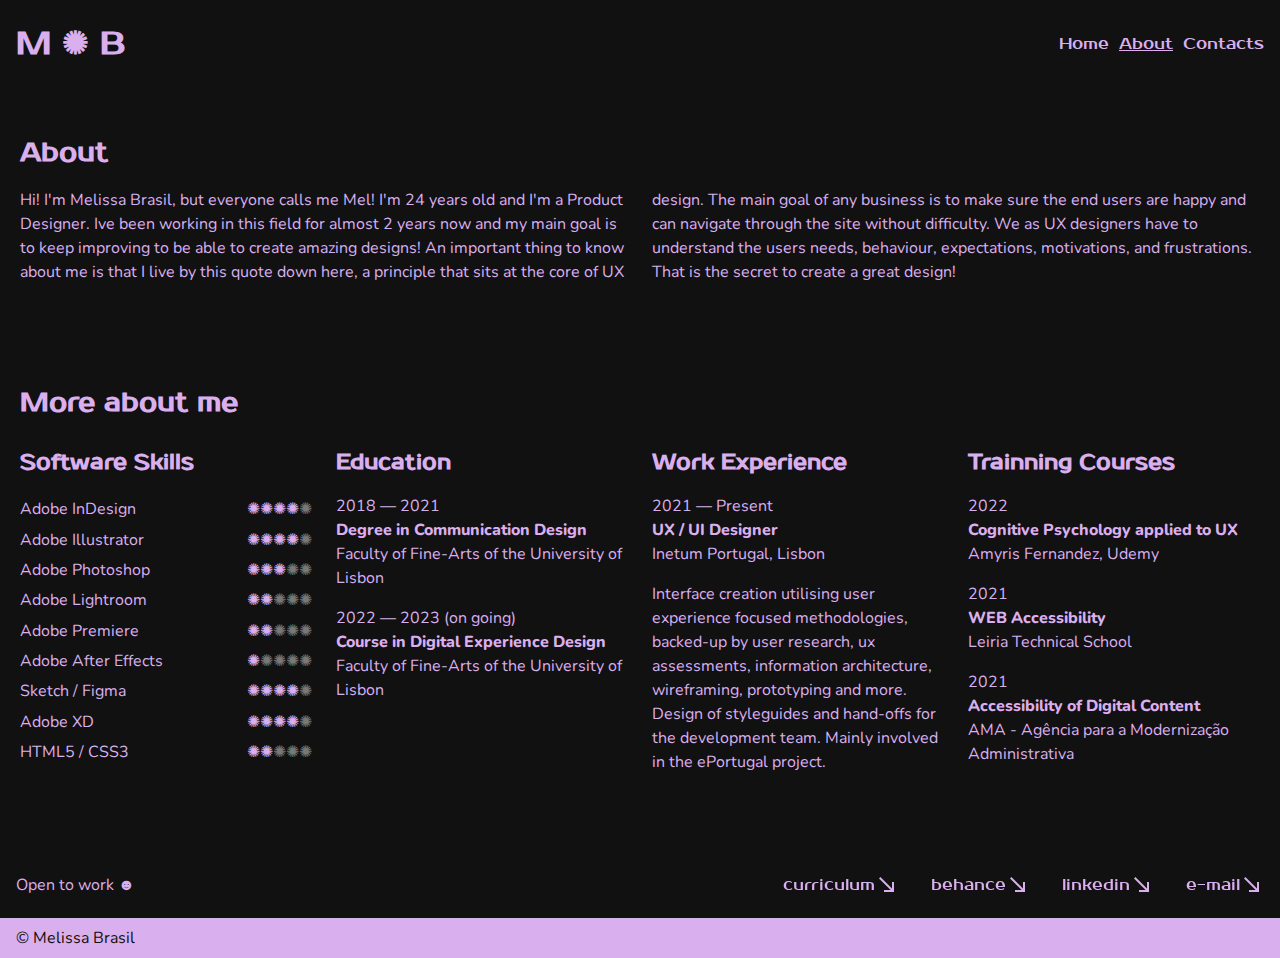
==== commit 92b3c66d: "Correção quote" ====
--- a/about.html
+++ b/about.html
@@ -46,10 +46,13 @@
                 needs,
                 behaviour, expectations, motivations, and frustrations. That is the secret to create a great design!
             </p>
-
-            <div class="marquee"><span class="marquee_content"> ✺ "people ignore design that ignores people” ✺ “people ignore
-                design that ignores people” ✺ “people ignore design that ignores people” ✺ “people ignore design that ignores
-                people” ✺ “people ignore design that ignores people”</span></div>
+            <div class="marquee_container">
+                <div class="marquee"><span class="marquee_content"> ✺ "people ignore design that ignores people” ✺
+                        “people ignore
+                        design that ignores people” ✺ “people ignore design that ignores people” ✺ “people ignore design
+                        that ignores
+                        people” ✺ “people ignore design that ignores people”</span></div>
+            </div>
 
             <section id="skills_section">
                 <h2>
--- a/assets/css/style.css
+++ b/assets/css/style.css
@@ -1 +1 @@
-@charset "UTF-8";body,html{height:100svh;-webkit-box-sizing:border-box;box-sizing:border-box;font-size:16px;margin:0;padding:0;background-color:#111;color:#DAAFEE}body.no-scroll,html.no-scroll{overflow-y:hidden}main{-webkit-box-flex:1;-ms-flex-positive:1;flex-grow:1;display:-webkit-box;display:-ms-flexbox;display:flex;-webkit-box-pack:center;-ms-flex-pack:center;justify-content:center;-webkit-box-orient:vertical;-webkit-box-direction:normal;-ms-flex-direction:column;flex-direction:column;padding:30px 20px;margin:0}::-moz-selection{color:#111;background:#DAAFEE}::selection{color:#111;background:#DAAFEE}:visited{color:#DAAFEE}h1{font-size:1rem;font-family:"Prosto One",cursive;color:#DAAFEE;line-height:1.5}@media (min-width:1150px){h1{font-size:2rem}}h2{font-size:1.6rem;font-family:"Prosto One",cursive;color:#DAAFEE;line-height:1.5;margin:1rem 0}h3{font-size:1.3rem;font-family:"Prosto One",cursive;color:#DAAFEE;line-height:1.5;margin:0.5rem 0 1rem 0}h4{font-size:1.1rem;font-family:"Nunito",cursive;color:#DAAFEE;line-height:1.5;margin:0 0 1.1rem 0}p{font-size:1rem;font-family:"Nunito",cursive;line-height:1.5;margin:0 0 1rem 0}header{display:block;position:sticky;top:0;background-color:#111;width:100%;margin:0;padding:0;z-index:1}header h1{margin:0}#header_container{display:-webkit-box;display:-ms-flexbox;display:flex;-webkit-box-pack:justify;-ms-flex-pack:justify;justify-content:space-between;-webkit-box-align:center;-ms-flex-align:center;align-items:center;padding:1rem;margin:0}.btn--toggle-menu{background:transparent;border:none;cursor:pointer}@media (min-width:850px){.btn--toggle-menu{display:none}}.btn--toggle-menu svg{stroke:#DAAFEE;fill:#DAAFEE}#main-navigation{display:none}@media (min-width:850px){#main-navigation{display:block}}#main-navigation.menu-is-open{display:-webkit-box;display:-ms-flexbox;display:flex;position:absolute;background:#111;top:60px;left:0;width:100%;height:100svh;z-index:2;-webkit-box-orient:vertical;-webkit-box-direction:normal;-ms-flex-direction:column;flex-direction:column;-webkit-box-pack:center;-ms-flex-pack:center;justify-content:center;text-align:center;-webkit-box-align:center;-ms-flex-align:center;align-items:center}#main-navigation.menu-is-open ul{-webkit-box-orient:vertical;-webkit-box-direction:normal;-ms-flex-direction:column;flex-direction:column;font-size:2rem;gap:40px;padding-bottom:60px;-webkit-box-align:center;-ms-flex-align:center;align-items:center}@media (min-width:850px){#main-navigation.menu-is-open{display:block;position:static;background:transparent;width:auto;height:auto}#main-navigation.menu-is-open ul{-webkit-box-orient:horizontal;-webkit-box-direction:normal;-ms-flex-direction:row;flex-direction:row;font-size:1.25rem;-webkit-column-gap:30px;-moz-column-gap:30px;column-gap:30px}}nav a{display:-webkit-box;display:-ms-flexbox;display:flex;-ms-flex-line-pack:stretch;align-content:stretch;color:#DAAFEE;text-decoration:none}nav a.active{text-decoration:underline}ul{display:-webkit-box;display:-ms-flexbox;display:flex;list-style:none;-webkit-column-gap:10px;-moz-column-gap:10px;column-gap:10px;color:#DAAFEE}li{font-size:1rem;font-family:"Prosto One",cursive;color:#DAAFEE;line-height:1.5}footer{background-color:#DAAFEE;display:-webkit-box;display:-ms-flexbox;display:flex;-webkit-box-orient:vertical;-webkit-box-direction:normal;-ms-flex-direction:column;flex-direction:column;bottom:0}footer p{margin:0.5rem 0}.footer_list{display:-webkit-box;display:-ms-flexbox;display:flex;-webkit-box-orient:vertical;-webkit-box-direction:normal;-ms-flex-direction:column;flex-direction:column}@media (min-width:850px){.footer_list{-webkit-box-orient:horizontal;-webkit-box-direction:normal;-ms-flex-direction:row;flex-direction:row;gap:2rem}}.footer-row{display:-webkit-box;display:-ms-flexbox;display:flex;-webkit-box-orient:vertical;-webkit-box-direction:normal;-ms-flex-direction:column;flex-direction:column;-webkit-box-align:baseline;-ms-flex-align:baseline;align-items:baseline;-webkit-box-pack:justify;-ms-flex-pack:justify;justify-content:space-between;padding:0 1rem}@media (min-width:850px){.footer-row{-webkit-box-orient:horizontal;-webkit-box-direction:normal;-ms-flex-direction:row;flex-direction:row}}.footer-row:first-child{background-color:#111;color:#DAAFEE}.footer-row:last-child{background-color:#DAAFEE;color:#111}@media (min-width:850px){.grid{display:-ms-grid;display:grid;-ms-grid-columns:1fr 1rem 1fr 1rem 1fr 1rem 1fr 1rem 1fr 1rem 1fr 1rem 1fr 1rem 1fr 1rem 1fr 1rem 1fr 1rem 1fr 1rem 1fr;grid-template-columns:repeat(12,1fr);-webkit-column-gap:1rem;-moz-column-gap:1rem;column-gap:1rem;padding:0}}@-webkit-keyframes move{to{-webkit-transform:translateX(-100%);transform:translateX(-100%)}}@keyframes move{to{-webkit-transform:translateX(-100%);transform:translateX(-100%)}}.link_animation{font-size:1rem;font-family:"Prosto One",cursive;color:#DAAFEE;line-height:1.5;text-decoration:none;background-image:-webkit-gradient(linear,left top,right top,from(#fff),color-stop(50%,#fff),color-stop(50%,#DAAFEE));background-image:linear-gradient(to right,#fff,#fff 50%,#DAAFEE 50%);background-size:200% 100%;background-position:-100%;padding:5px 0;position:relative;-webkit-background-clip:text;background-clip:text;-webkit-text-fill-color:transparent;-webkit-transition:all 0.3s ease-in-out;transition:all 0.3s ease-in-out;-webkit-box-align:center;-ms-flex-align:center;align-items:center;display:-webkit-box;display:-ms-flexbox;display:flex;right:0;-webkit-box-pack:end;-ms-flex-pack:end;justify-content:end;width:-webkit-max-content;width:-moz-max-content;width:max-content}.link_animation:before{content:"";background:#fff;display:block;position:absolute;bottom:-3px;left:0;width:0;height:3px;-webkit-transition:all 0.3s ease-in-out;transition:all 0.3s ease-in-out}.link_animation:hover{background-position:0}.link_animation:hover:before{width:100%}.marquee{white-space:nowrap;overflow:hidden;top:0;left:0;width:100%;padding:24px 0}.marquee_content{display:block;width:100%;font-size:1rem;font-family:"Prosto One",cursive;-webkit-transform:translateX(100%);transform:translateX(100%);-webkit-animation:move 20s linear infinite;animation:move 20s linear infinite}@media (min-width:1150px){.marquee_content{-webkit-animation:move 30s linear infinite;animation:move 30s linear infinite}}ul{padding-left:0}.link_projects{color:#DAAFEE;position:relative}.link_projects:after{content:"";background:#DAAFEE;mix-blend-mode:difference;width:calc(100% + 20px);height:0;position:absolute;bottom:-4px;left:-10px;-webkit-transition:all 0.3s cubic-bezier(0.445,0.05,0.55,0.95);transition:all 0.3s cubic-bezier(0.445,0.05,0.55,0.95)}.link_projects:hover:after{height:calc(100% + 8px)}.contacts_text{color:#DAAFEE;font-size:2.35rem;font-family:"Prosto One",cursive;text-align:center}@media (min-width:850px){.contacts_text{font-size:6rem}}@media (min-width:1150px){.contacts_text{font-size:8rem}}.contacts_footer{display:-webkit-box;display:-ms-flexbox;display:flex;-webkit-box-orient:vertical;-webkit-box-direction:normal;-ms-flex-direction:column;flex-direction:column;width:100%;height:100svh}.contacts_section{-webkit-box-align:center;-ms-flex-align:center;align-items:center;-webkit-box-pack:center;-ms-flex-pack:center;justify-content:center;height:auto}.hero{width:100svw;height:calc(100% - 61.5px);display:-webkit-box;display:-ms-flexbox;display:flex;margin:0;-webkit-box-orient:vertical;-webkit-box-direction:normal;-ms-flex-direction:column;flex-direction:column;-webkit-box-align:start;-ms-flex-align:start;align-items:flex-start;-webkit-box-sizing:border-box;box-sizing:border-box;-webkit-box-pack:justify;-ms-flex-pack:justify;justify-content:space-between}.hero .presentation{top:calc((100vh - 297.9px) / 3);display:-webkit-box;display:-ms-flexbox;display:flex;position:relative;-webkit-box-orient:vertical;-webkit-box-direction:normal;-ms-flex-direction:column;flex-direction:column;-webkit-box-pack:center;-ms-flex-pack:center;justify-content:center}.hero h2,.hero p{padding:0 1rem}@media (min-width:521px){.hero .presentation{top:calc((100vh - 200px) / 3)}}@media (min-width:850px){.hero{height:calc(100% - 88px)}.hero #page_title{font-size:6rem}.hero h2{font-size:3rem}.hero .presentation{top:calc((100vh - 247.5px) / 3)}}@media (min-width:1150px){.hero #page_title{font-size:8rem}.hero h2{font-size:4rem}.hero .presentation{top:calc((100vh - 355.5px) / 3)}}#page_title{font-size:4rem;font-family:"Prosto One",cursive}.projects_list{-webkit-box-orient:vertical;-webkit-box-direction:normal;-ms-flex-direction:column;flex-direction:column}.link_projects{text-decoration:none}#about_section{display:-webkit-box;display:-ms-flexbox;display:flex;-webkit-box-orient:horizontal;-webkit-box-direction:normal;-ms-flex-direction:row;flex-direction:row;-ms-flex-wrap:wrap;flex-wrap:wrap;-webkit-box-pack:justify;-ms-flex-pack:justify;justify-content:space-between}#skills_section{height:auto;display:-webkit-box;display:-ms-flexbox;display:flex;-webkit-box-orient:vertical;-webkit-box-direction:normal;-ms-flex-direction:column;flex-direction:column;-webkit-box-sizing:border-box;box-sizing:border-box;margin:0;-ms-flex-wrap:wrap;flex-wrap:wrap}#skills_div{height:auto;display:-webkit-box;display:-ms-flexbox;display:flex;-webkit-box-orient:vertical;-webkit-box-direction:normal;-ms-flex-direction:column;flex-direction:column;-ms-flex-wrap:wrap;flex-wrap:wrap}#skills_div ul{display:block}.skills_collumns{height:auto;margin-bottom:32px;margin-top:0}.justify{width:100%;display:-webkit-box;display:-ms-flexbox;display:flex;-webkit-box-orient:horizontal;-webkit-box-direction:normal;-ms-flex-direction:row;flex-direction:row;-webkit-box-pack:justify;-ms-flex-pack:justify;justify-content:space-between}.skill_ranking{color:#787878}@media (min-width:850px){#skills_div{-webkit-box-orient:horizontal;-webkit-box-direction:normal;-ms-flex-direction:row;flex-direction:row;-webkit-box-pack:justify;-ms-flex-pack:justify;justify-content:space-between}.skills_collumns{width:calc(25% - 18px)}#about_text{-webkit-column-count:2;-moz-column-count:2;column-count:2;gap:24px}}.special_p{margin:0.2rem 0}.about_body{display:-webkit-box;display:-ms-flexbox;display:flex;-webkit-box-orient:vertical;-webkit-box-direction:normal;-ms-flex-direction:column;flex-direction:column}figure,img{margin:0;padding:0;width:100%}@media (min-width:850px){.grid .project_h2{-ms-grid-column:1;-ms-grid-column-span:12;grid-column:1/span 12;-webkit-box-ordinal-group:2;-ms-flex-order:1;order:1}.grid .first_image{-ms-grid-column:1;-ms-grid-column-span:6;grid-column:1/7;-webkit-box-ordinal-group:3;-ms-flex-order:2;order:2}.grid .second_image{-ms-grid-column:7;-ms-grid-column-span:6;grid-column:7/13;-webkit-box-ordinal-group:3;-ms-flex-order:2;order:2}.grid .project_h3{-ms-grid-column:1;-ms-grid-column-span:12;grid-column:1/span 12;-webkit-box-ordinal-group:4;-ms-flex-order:3;order:3}.grid .project_context{-ms-grid-column:1;-ms-grid-column-span:6;grid-column:1/7;-webkit-box-ordinal-group:5;-ms-flex-order:4;order:4}.grid .project_description{-ms-grid-column:7;-ms-grid-column-span:6;grid-column:7/13;-webkit-box-ordinal-group:5;-ms-flex-order:4;order:4}.grid .link_animation{-ms-grid-column:7;-ms-grid-column-span:6;grid-column:7/13;-webkit-box-ordinal-group:6;-ms-flex-order:5;order:5}}strong{font-weight:800}+@charset "UTF-8";body,html{height:100svh;-webkit-box-sizing:border-box;box-sizing:border-box;font-size:16px;margin:0;padding:0;background-color:#111;color:#DAAFEE}body.no-scroll,html.no-scroll{overflow-y:hidden}main{-webkit-box-flex:1;-ms-flex-positive:1;flex-grow:1;display:-webkit-box;display:-ms-flexbox;display:flex;-webkit-box-pack:center;-ms-flex-pack:center;justify-content:center;-webkit-box-orient:vertical;-webkit-box-direction:normal;-ms-flex-direction:column;flex-direction:column;padding:30px 20px;margin:0}::-moz-selection{color:#111;background:#DAAFEE}::selection{color:#111;background:#DAAFEE}:visited{color:#DAAFEE}h1{font-size:1rem;font-family:"Prosto One",cursive;color:#DAAFEE;line-height:1.5}@media (min-width:1150px){h1{font-size:2rem}}h2{font-size:1.6rem;font-family:"Prosto One",cursive;color:#DAAFEE;line-height:1.5;margin:1rem 0}h3{font-size:1.3rem;font-family:"Prosto One",cursive;color:#DAAFEE;line-height:1.5;margin:0.5rem 0 1rem 0}h4{font-size:1.1rem;font-family:"Nunito",cursive;color:#DAAFEE;line-height:1.5;margin:0 0 1.1rem 0}p{font-size:1rem;font-family:"Nunito",cursive;line-height:1.5;margin:0 0 1rem 0}header{display:block;position:sticky;top:0;background-color:#111;width:100%;margin:0;padding:0;z-index:1}header h1{margin:0}#header_container{display:-webkit-box;display:-ms-flexbox;display:flex;-webkit-box-pack:justify;-ms-flex-pack:justify;justify-content:space-between;-webkit-box-align:center;-ms-flex-align:center;align-items:center;padding:1rem;margin:0}.btn--toggle-menu{background:transparent;border:none;cursor:pointer}@media (min-width:850px){.btn--toggle-menu{display:none}}.btn--toggle-menu svg{stroke:#DAAFEE;fill:#DAAFEE}#main-navigation{display:none}@media (min-width:850px){#main-navigation{display:block}}#main-navigation.menu-is-open{display:-webkit-box;display:-ms-flexbox;display:flex;position:absolute;background:#111;top:60px;left:0;width:100%;height:100svh;z-index:2;-webkit-box-orient:vertical;-webkit-box-direction:normal;-ms-flex-direction:column;flex-direction:column;-webkit-box-pack:center;-ms-flex-pack:center;justify-content:center;text-align:center;-webkit-box-align:center;-ms-flex-align:center;align-items:center}#main-navigation.menu-is-open ul{-webkit-box-orient:vertical;-webkit-box-direction:normal;-ms-flex-direction:column;flex-direction:column;font-size:2rem;gap:40px;padding-bottom:60px;-webkit-box-align:center;-ms-flex-align:center;align-items:center}@media (min-width:850px){#main-navigation.menu-is-open{display:block;position:static;background:transparent;width:auto;height:auto}#main-navigation.menu-is-open ul{-webkit-box-orient:horizontal;-webkit-box-direction:normal;-ms-flex-direction:row;flex-direction:row;font-size:1.25rem;-webkit-column-gap:30px;-moz-column-gap:30px;column-gap:30px}}nav a{display:-webkit-box;display:-ms-flexbox;display:flex;-ms-flex-line-pack:stretch;align-content:stretch;color:#DAAFEE;text-decoration:none}nav a.active{text-decoration:underline}ul{display:-webkit-box;display:-ms-flexbox;display:flex;list-style:none;-webkit-column-gap:10px;-moz-column-gap:10px;column-gap:10px;color:#DAAFEE}li{font-size:1rem;font-family:"Prosto One",cursive;color:#DAAFEE;line-height:1.5}footer{background-color:#DAAFEE;display:-webkit-box;display:-ms-flexbox;display:flex;-webkit-box-orient:vertical;-webkit-box-direction:normal;-ms-flex-direction:column;flex-direction:column;bottom:0}footer p{margin:0.5rem 0}.footer_list{display:-webkit-box;display:-ms-flexbox;display:flex;-webkit-box-orient:vertical;-webkit-box-direction:normal;-ms-flex-direction:column;flex-direction:column}@media (min-width:850px){.footer_list{-webkit-box-orient:horizontal;-webkit-box-direction:normal;-ms-flex-direction:row;flex-direction:row;gap:2rem}}.footer-row{display:-webkit-box;display:-ms-flexbox;display:flex;-webkit-box-orient:vertical;-webkit-box-direction:normal;-ms-flex-direction:column;flex-direction:column;-webkit-box-align:baseline;-ms-flex-align:baseline;align-items:baseline;-webkit-box-pack:justify;-ms-flex-pack:justify;justify-content:space-between;padding:0 1rem}@media (min-width:850px){.footer-row{-webkit-box-orient:horizontal;-webkit-box-direction:normal;-ms-flex-direction:row;flex-direction:row}}.footer-row:first-child{background-color:#111;color:#DAAFEE}.footer-row:last-child{background-color:#DAAFEE;color:#111}@media (min-width:850px){.grid{display:-ms-grid;display:grid;-ms-grid-columns:1fr 1rem 1fr 1rem 1fr 1rem 1fr 1rem 1fr 1rem 1fr 1rem 1fr 1rem 1fr 1rem 1fr 1rem 1fr 1rem 1fr 1rem 1fr;grid-template-columns:repeat(12,1fr);-webkit-column-gap:1rem;-moz-column-gap:1rem;column-gap:1rem;padding:0}}@-webkit-keyframes move{to{-webkit-transform:translateX(-100%);transform:translateX(-100%)}}@keyframes move{to{-webkit-transform:translateX(-100%);transform:translateX(-100%)}}.link_animation{font-size:1rem;font-family:"Prosto One",cursive;color:#DAAFEE;line-height:1.5;text-decoration:none;background-image:-webkit-gradient(linear,left top,right top,from(#fff),color-stop(50%,#fff),color-stop(50%,#DAAFEE));background-image:linear-gradient(to right,#fff,#fff 50%,#DAAFEE 50%);background-size:200% 100%;background-position:-100%;padding:5px 0;position:relative;-webkit-background-clip:text;background-clip:text;-webkit-text-fill-color:transparent;-webkit-transition:all 0.3s ease-in-out;transition:all 0.3s ease-in-out;-webkit-box-align:center;-ms-flex-align:center;align-items:center;display:-webkit-box;display:-ms-flexbox;display:flex;right:0;-webkit-box-pack:end;-ms-flex-pack:end;justify-content:end;width:-webkit-max-content;width:-moz-max-content;width:max-content}.link_animation:before{content:"";background:#fff;display:block;position:absolute;bottom:-3px;left:0;width:0;height:3px;-webkit-transition:all 0.3s ease-in-out;transition:all 0.3s ease-in-out}.link_animation:hover{background-position:0}.link_animation:hover:before{width:100%}.marquee{position:absolute;white-space:nowrap;overflow:hidden;top:0;left:0;width:100%;padding:24px 0;left:calc((100% - 100vw) / 2);width:100vw}.marquee_content{display:block;width:100%;font-size:1rem;font-family:"Prosto One",cursive;-webkit-transform:translateX(100%);transform:translateX(100%);-webkit-animation:move 20s linear infinite;animation:move 20s linear infinite}@media (min-width:1150px){.marquee_content{-webkit-animation:move 30s linear infinite;animation:move 30s linear infinite}}ul{padding-left:0}.link_projects{color:#DAAFEE;position:relative}.link_projects:after{content:"";background:#DAAFEE;mix-blend-mode:difference;width:calc(100% + 20px);height:0;position:absolute;bottom:-4px;left:-10px;-webkit-transition:all 0.3s cubic-bezier(0.445,0.05,0.55,0.95);transition:all 0.3s cubic-bezier(0.445,0.05,0.55,0.95)}.link_projects:hover:after{height:calc(100% + 8px)}.contacts_text{color:#DAAFEE;font-size:2.35rem;font-family:"Prosto One",cursive;text-align:center}@media (min-width:850px){.contacts_text{font-size:6rem}}@media (min-width:1150px){.contacts_text{font-size:8rem}}.contacts_footer{display:-webkit-box;display:-ms-flexbox;display:flex;-webkit-box-orient:vertical;-webkit-box-direction:normal;-ms-flex-direction:column;flex-direction:column;width:100%;height:100svh}.contacts_section{-webkit-box-align:center;-ms-flex-align:center;align-items:center;-webkit-box-pack:center;-ms-flex-pack:center;justify-content:center;height:auto}.hero{width:100svw;height:calc(100% - 61.5px);display:-webkit-box;display:-ms-flexbox;display:flex;margin:0;-webkit-box-orient:vertical;-webkit-box-direction:normal;-ms-flex-direction:column;flex-direction:column;-webkit-box-align:start;-ms-flex-align:start;align-items:flex-start;-webkit-box-sizing:border-box;box-sizing:border-box;-webkit-box-pack:justify;-ms-flex-pack:justify;justify-content:space-between}.hero .presentation{top:calc((100vh - 297.9px) / 3);display:-webkit-box;display:-ms-flexbox;display:flex;position:relative;-webkit-box-orient:vertical;-webkit-box-direction:normal;-ms-flex-direction:column;flex-direction:column;-webkit-box-pack:center;-ms-flex-pack:center;justify-content:center}.hero h2,.hero p{padding:0 1rem}@media (min-width:521px){.hero .presentation{top:calc((100vh - 200px) / 3)}}@media (min-width:850px){.hero{height:calc(100% - 88px)}.hero #page_title{font-size:6rem}.hero h2{font-size:3rem}.hero .presentation{top:calc((100vh - 247.5px) / 3)}}@media (min-width:1150px){.hero #page_title{font-size:8rem}.hero h2{font-size:4rem}.hero .presentation{top:calc((100vh - 355.5px) / 3)}}#page_title{font-size:4rem;font-family:"Prosto One",cursive}.projects_list{-webkit-box-orient:vertical;-webkit-box-direction:normal;-ms-flex-direction:column;flex-direction:column}.link_projects{text-decoration:none}#about_section{display:-webkit-box;display:-ms-flexbox;display:flex;-webkit-box-orient:horizontal;-webkit-box-direction:normal;-ms-flex-direction:row;flex-direction:row;-ms-flex-wrap:wrap;flex-wrap:wrap;-webkit-box-pack:justify;-ms-flex-pack:justify;justify-content:space-between}#skills_section{height:auto;display:-webkit-box;display:-ms-flexbox;display:flex;-webkit-box-orient:vertical;-webkit-box-direction:normal;-ms-flex-direction:column;flex-direction:column;-webkit-box-sizing:border-box;box-sizing:border-box;margin:0;-ms-flex-wrap:wrap;flex-wrap:wrap}#skills_div{height:auto;display:-webkit-box;display:-ms-flexbox;display:flex;-webkit-box-orient:vertical;-webkit-box-direction:normal;-ms-flex-direction:column;flex-direction:column;-ms-flex-wrap:wrap;flex-wrap:wrap}#skills_div ul{display:block}.skills_collumns{height:auto;margin-bottom:32px;margin-top:0}.justify{width:100%;display:-webkit-box;display:-ms-flexbox;display:flex;-webkit-box-orient:horizontal;-webkit-box-direction:normal;-ms-flex-direction:row;flex-direction:row;-webkit-box-pack:justify;-ms-flex-pack:justify;justify-content:space-between}.skill_ranking{color:#787878}@media (min-width:850px){#skills_div{-webkit-box-orient:horizontal;-webkit-box-direction:normal;-ms-flex-direction:row;flex-direction:row;-webkit-box-pack:justify;-ms-flex-pack:justify;justify-content:space-between}.skills_collumns{width:calc(25% - 18px)}#about_text{-webkit-column-count:2;-moz-column-count:2;column-count:2;gap:24px}}.special_p{margin:0.2rem 0}.about_body{display:-webkit-box;display:-ms-flexbox;display:flex;-webkit-box-orient:vertical;-webkit-box-direction:normal;-ms-flex-direction:column;flex-direction:column}.marquee_container{position:relative;width:100%;padding:24px 0;height:20px}figure,img{margin:0;padding:0;width:100%}@media (min-width:850px){.grid .project_h2{-ms-grid-column:1;-ms-grid-column-span:12;grid-column:1/span 12;-webkit-box-ordinal-group:2;-ms-flex-order:1;order:1}.grid .first_image{-ms-grid-column:1;-ms-grid-column-span:6;grid-column:1/7;-webkit-box-ordinal-group:3;-ms-flex-order:2;order:2}.grid .second_image{-ms-grid-column:7;-ms-grid-column-span:6;grid-column:7/13;-webkit-box-ordinal-group:3;-ms-flex-order:2;order:2}.grid .project_h3{-ms-grid-column:1;-ms-grid-column-span:12;grid-column:1/span 12;-webkit-box-ordinal-group:4;-ms-flex-order:3;order:3}.grid .project_context{-ms-grid-column:1;-ms-grid-column-span:6;grid-column:1/7;-webkit-box-ordinal-group:5;-ms-flex-order:4;order:4}.grid .project_description{-ms-grid-column:7;-ms-grid-column-span:6;grid-column:7/13;-webkit-box-ordinal-group:5;-ms-flex-order:4;order:4}.grid .link_animation{-ms-grid-column:7;-ms-grid-column-span:6;grid-column:7/13;-webkit-box-ordinal-group:6;-ms-flex-order:5;order:5}}strong{font-weight:800}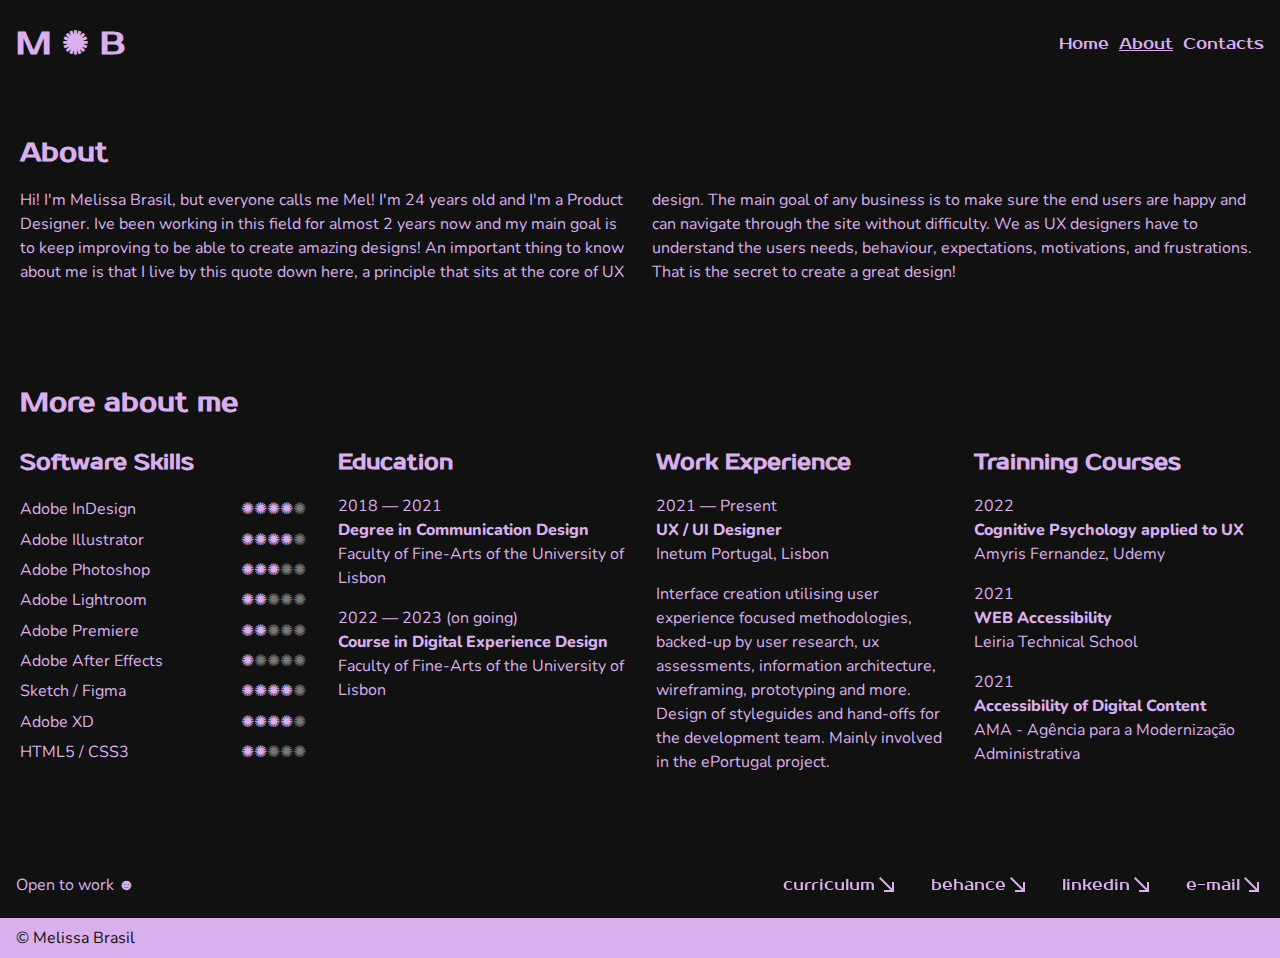
==== commit 93a734f1: "ajustes colunas skills - about page" ====
--- a/about.html
+++ b/about.html
@@ -58,137 +58,145 @@
                 <h2>
                     More about me
                 </h2>
-                <div id="skills_div">
-                    <ul class="skills_collumns">
-                        <h3>Software Skills</h3>
-                        <li class="justify">
-                            <p class="special_p">
-                                Adobe InDesign
-                            </p>
-                            <p class="special_p">
-                                ✺✺✺✺<span class="skill_ranking">✺</span>
-                            </p>
-                        </li>
-                        <li class="justify">
-                            <p class="special_p">
-                                Adobe Illustrator
-                            </p>
-                            <p class="special_p">
-                                ✺✺✺✺<span class="skill_ranking">✺</span>
-                            </p>
-                        </li>
-                        <li class="justify">
-                            <p class="special_p">
-                                Adobe Photoshop
-                            </p>
-                            <p class="special_p">
-                                ✺✺✺<span class="skill_ranking">✺✺</span>
-                            </p>
-                        </li>
-                        <li class="justify">
-                            <p class="special_p">
-                                Adobe Lightroom
-                            </p>
-                            <p class="special_p">
-                                ✺✺<span class="skill_ranking">✺✺✺</span>
-                            </p>
-                        </li>
-                        <li class="justify">
-                            <p class="special_p">
-                                Adobe Premiere
-                            </p>
-                            <p class="special_p">
-                                ✺✺<span class="skill_ranking">✺✺✺</span>
-                            </p>
-                        </li>
-                        <li class="justify">
-                            <p class="special_p">
-                                Adobe After Effects
-                            </p>
-                            <p class="special_p">
-                                ✺<span class="skill_ranking">✺✺✺✺</span>
-                            </p>
-                        </li>
-                        <li class="justify">
-                            <p class="special_p">
-                                Sketch / Figma
-                            </p>
-                            <p class="special_p">
-                                ✺✺✺✺<span class="skill_ranking">✺</span>
-                            </p>
-                        </li>
-                        <li class="justify">
-                            <p class="special_p">
-                                Adobe XD
-                            </p>
-                            <p class="special_p">
-                                ✺✺✺✺<span class="skill_ranking">✺</span>
-                            </p>
-                        </li>
-                        <li class="justify">
-                            <p class="special_p">
-                                HTML5 / CSS3
-                            </p>
-                            <p class="special_p">
-                                ✺✺<span class="skill_ranking">✺✺✺</span>
-                            </p>
-                        </li>
-                    </ul>
-                    <div class="skills_collumns">
-                        <h3>
-                            Education
-                        </h3>
-                        <p>
-                            2018 — 2021<br>
-                            <strong>Degree in Communication Design</strong><br>
-                            Faculty of Fine-Arts of the University of Lisbon
-                        </p>
-                        <p>
-                            2022 — 2023 (on going)<br>
-                            <strong>Course in Digital Experience Design</strong> <br>
-                            Faculty of Fine-Arts of the University of Lisbon
-                        </p>
-                    </div>
-                    <div class="skills_collumns">
-                        <h3>
-                            Work Experience
-                        </h3>
-                        <p>
-                            2021 — Present<br>
-                            <strong>UX / UI Designer</strong><br>
-                            Inetum Portugal, Lisbon
-                        </p>
-                        <p>
-                            Interface creation utilising user experience focused methodologies, backed-up by user
-                            research,
-                            ux assessments, information architecture, wireframing, prototyping and more. Design of
-                            styleguides and
-                            hand-offs for the development team.
-                            Mainly involved in the ePortugal project.
-                        </p>
-                    </div>
-                    <div class="skills_collumns">
-                        <h3>
-                            Trainning Courses
-                        </h3>
-                        <p>
-                            2022<br>
-                            <strong>Cognitive Psychology applied to UX</strong><br>
-                            Amyris Fernandez, Udemy
-                        </p>
-                        <p>
-                            2021<br>
-                            <strong>WEB Accessibility</strong><br>
-                            Leiria Technical School
-                        </p>
-                        <p>
-                            2021<br>
-                            <strong>Accessibility of Digital Content</strong><br>
-                            AMA - Agência para a Modernização Administrativa
-                        </p>
-                    </div>
+                <div class="skills_container">
+                    <div class="skills_div">
+                    
+                        <ul class="skills_collumns">
+                            <h3>Software Skills</h3>
+                            <li class="justify">
+                                <p class="special_p">
+                                    Adobe InDesign
+                                </p>
+                                <p class="special_p">
+                                    ✺✺✺✺<span class="skill_ranking">✺</span>
+                                </p>
+                            </li>
+                            <li class="justify">
+                                <p class="special_p">
+                                    Adobe Illustrator
+                                </p>
+                                <p class="special_p">
+                                    ✺✺✺✺<span class="skill_ranking">✺</span>
+                                </p>
+                            </li>
+                            <li class="justify">
+                                <p class="special_p">
+                                    Adobe Photoshop
+                                </p>
+                                <p class="special_p">
+                                    ✺✺✺<span class="skill_ranking">✺✺</span>
+                                </p>
+                            </li>
+                            <li class="justify">
+                                <p class="special_p">
+                                    Adobe Lightroom
+                                </p>
+                                <p class="special_p">
+                                    ✺✺<span class="skill_ranking">✺✺✺</span>
+                                </p>
+                            </li>
+                            <li class="justify">
+                                <p class="special_p">
+                                    Adobe Premiere
+                                </p>
+                                <p class="special_p">
+                                    ✺✺<span class="skill_ranking">✺✺✺</span>
+                                </p>
+                            </li>
+                            <li class="justify">
+                                <p class="special_p">
+                                    Adobe After Effects
+                                </p>
+                                <p class="special_p">
+                                    ✺<span class="skill_ranking">✺✺✺✺</span>
+                                </p>
+                            </li>
+                            <li class="justify">
+                                <p class="special_p">
+                                    Sketch / Figma
+                                </p>
+                                <p class="special_p">
+                                    ✺✺✺✺<span class="skill_ranking">✺</span>
+                                </p>
+                            </li>
+                            <li class="justify">
+                                <p class="special_p">
+                                    Adobe XD
+                                </p>
+                                <p class="special_p">
+                                    ✺✺✺✺<span class="skill_ranking">✺</span>
+                                </p>
+                            </li>
+                            <li class="justify">
+                                <p class="special_p">
+                                    HTML5 / CSS3
+                                </p>
+                                <p class="special_p">
+                                    ✺✺<span class="skill_ranking">✺✺✺</span>
+                                </p>
+                            </li>
+                        </ul>
+                        <div class="skills_collumns">
+                            <h3>
+                                Education
+                            </h3>
+                            <p>
+                                2018 — 2021<br>
+                                <strong>Degree in Communication Design</strong><br>
+                                Faculty of Fine-Arts of the University of Lisbon
+                            </p>
+                            <p>
+                                2022 — 2023 (on going)<br>
+                                <strong>Course in Digital Experience Design</strong> <br>
+                                Faculty of Fine-Arts of the University of Lisbon
+                            </p>
+                        </div>
+                    
                 </div>
-
+                <div class="skills_div">
+                        <div class="skills_collumns">
+                            <h3>
+                                Work Experience
+                            </h3>
+                            <p>
+                                2021 — Present<br>
+                                <strong>UX / UI Designer</strong><br>
+                                Inetum Portugal, Lisbon
+                            </p>
+                            <p>
+                                Interface creation utilising user experience focused methodologies, backed-up by user
+                                research,
+                                ux assessments, information architecture, wireframing, prototyping and more. Design of
+                                styleguides and
+                                hand-offs for the development team.
+                                Mainly involved in the ePortugal project.
+                            </p>
+                        </div>
+
+                        <div class="skills_collumns">
+                            <h3>
+                                Trainning Courses
+                            </h3>
+                            <p>
+                                2022<br>
+                                <strong>Cognitive Psychology applied to UX</strong><br>
+                                Amyris Fernandez, Udemy
+                            </p>
+                            <p>
+                                2021<br>
+                                <strong>WEB Accessibility</strong><br>
+                                Leiria Technical School
+                            </p>
+                            <p>
+                                2021<br>
+                                <strong>Accessibility of Digital Content</strong><br>
+                                AMA - Agência para a Modernização Administrativa
+                            </p>
+                        </div>
+                    
+                </div>
+                </div>
+                
             </section>
         </section>
     </main>
--- a/assets/css/style.css
+++ b/assets/css/style.css
@@ -1 +1 @@
-@charset "UTF-8";body,html{height:100svh;-webkit-box-sizing:border-box;box-sizing:border-box;font-size:16px;margin:0;padding:0;background-color:#111;color:#DAAFEE}body.no-scroll,html.no-scroll{overflow-y:hidden}main{-webkit-box-flex:1;-ms-flex-positive:1;flex-grow:1;display:-webkit-box;display:-ms-flexbox;display:flex;-webkit-box-pack:center;-ms-flex-pack:center;justify-content:center;-webkit-box-orient:vertical;-webkit-box-direction:normal;-ms-flex-direction:column;flex-direction:column;padding:30px 20px;margin:0}::-moz-selection{color:#111;background:#DAAFEE}::selection{color:#111;background:#DAAFEE}:visited{color:#DAAFEE}h1{font-size:1rem;font-family:"Prosto One",cursive;color:#DAAFEE;line-height:1.5}@media (min-width:1150px){h1{font-size:2rem}}h2{font-size:1.6rem;font-family:"Prosto One",cursive;color:#DAAFEE;line-height:1.5;margin:1rem 0}h3{font-size:1.3rem;font-family:"Prosto One",cursive;color:#DAAFEE;line-height:1.5;margin:0.5rem 0 1rem 0}h4{font-size:1.1rem;font-family:"Nunito",cursive;color:#DAAFEE;line-height:1.5;margin:0 0 1.1rem 0}p{font-size:1rem;font-family:"Nunito",cursive;line-height:1.5;margin:0 0 1rem 0}header{display:block;position:sticky;top:0;background-color:#111;width:100%;margin:0;padding:0;z-index:1}header h1{margin:0}#header_container{display:-webkit-box;display:-ms-flexbox;display:flex;-webkit-box-pack:justify;-ms-flex-pack:justify;justify-content:space-between;-webkit-box-align:center;-ms-flex-align:center;align-items:center;padding:1rem;margin:0}.btn--toggle-menu{background:transparent;border:none;cursor:pointer}@media (min-width:850px){.btn--toggle-menu{display:none}}.btn--toggle-menu svg{stroke:#DAAFEE;fill:#DAAFEE}#main-navigation{display:none}@media (min-width:850px){#main-navigation{display:block}}#main-navigation.menu-is-open{display:-webkit-box;display:-ms-flexbox;display:flex;position:absolute;background:#111;top:60px;left:0;width:100%;height:100svh;z-index:2;-webkit-box-orient:vertical;-webkit-box-direction:normal;-ms-flex-direction:column;flex-direction:column;-webkit-box-pack:center;-ms-flex-pack:center;justify-content:center;text-align:center;-webkit-box-align:center;-ms-flex-align:center;align-items:center}#main-navigation.menu-is-open ul{-webkit-box-orient:vertical;-webkit-box-direction:normal;-ms-flex-direction:column;flex-direction:column;font-size:2rem;gap:40px;padding-bottom:60px;-webkit-box-align:center;-ms-flex-align:center;align-items:center}@media (min-width:850px){#main-navigation.menu-is-open{display:block;position:static;background:transparent;width:auto;height:auto}#main-navigation.menu-is-open ul{-webkit-box-orient:horizontal;-webkit-box-direction:normal;-ms-flex-direction:row;flex-direction:row;font-size:1.25rem;-webkit-column-gap:30px;-moz-column-gap:30px;column-gap:30px}}nav a{display:-webkit-box;display:-ms-flexbox;display:flex;-ms-flex-line-pack:stretch;align-content:stretch;color:#DAAFEE;text-decoration:none}nav a.active{text-decoration:underline}ul{display:-webkit-box;display:-ms-flexbox;display:flex;list-style:none;-webkit-column-gap:10px;-moz-column-gap:10px;column-gap:10px;color:#DAAFEE}li{font-size:1rem;font-family:"Prosto One",cursive;color:#DAAFEE;line-height:1.5}footer{background-color:#DAAFEE;display:-webkit-box;display:-ms-flexbox;display:flex;-webkit-box-orient:vertical;-webkit-box-direction:normal;-ms-flex-direction:column;flex-direction:column;bottom:0}footer p{margin:0.5rem 0}.footer_list{display:-webkit-box;display:-ms-flexbox;display:flex;-webkit-box-orient:vertical;-webkit-box-direction:normal;-ms-flex-direction:column;flex-direction:column}@media (min-width:850px){.footer_list{-webkit-box-orient:horizontal;-webkit-box-direction:normal;-ms-flex-direction:row;flex-direction:row;gap:2rem}}.footer-row{display:-webkit-box;display:-ms-flexbox;display:flex;-webkit-box-orient:vertical;-webkit-box-direction:normal;-ms-flex-direction:column;flex-direction:column;-webkit-box-align:baseline;-ms-flex-align:baseline;align-items:baseline;-webkit-box-pack:justify;-ms-flex-pack:justify;justify-content:space-between;padding:0 1rem}@media (min-width:850px){.footer-row{-webkit-box-orient:horizontal;-webkit-box-direction:normal;-ms-flex-direction:row;flex-direction:row}}.footer-row:first-child{background-color:#111;color:#DAAFEE}.footer-row:last-child{background-color:#DAAFEE;color:#111}@media (min-width:850px){.grid{display:-ms-grid;display:grid;-ms-grid-columns:1fr 1rem 1fr 1rem 1fr 1rem 1fr 1rem 1fr 1rem 1fr 1rem 1fr 1rem 1fr 1rem 1fr 1rem 1fr 1rem 1fr 1rem 1fr;grid-template-columns:repeat(12,1fr);-webkit-column-gap:1rem;-moz-column-gap:1rem;column-gap:1rem;padding:0}}@-webkit-keyframes move{to{-webkit-transform:translateX(-100%);transform:translateX(-100%)}}@keyframes move{to{-webkit-transform:translateX(-100%);transform:translateX(-100%)}}.link_animation{font-size:1rem;font-family:"Prosto One",cursive;color:#DAAFEE;line-height:1.5;text-decoration:none;background-image:-webkit-gradient(linear,left top,right top,from(#fff),color-stop(50%,#fff),color-stop(50%,#DAAFEE));background-image:linear-gradient(to right,#fff,#fff 50%,#DAAFEE 50%);background-size:200% 100%;background-position:-100%;padding:5px 0;position:relative;-webkit-background-clip:text;background-clip:text;-webkit-text-fill-color:transparent;-webkit-transition:all 0.3s ease-in-out;transition:all 0.3s ease-in-out;-webkit-box-align:center;-ms-flex-align:center;align-items:center;display:-webkit-box;display:-ms-flexbox;display:flex;right:0;-webkit-box-pack:end;-ms-flex-pack:end;justify-content:end;width:-webkit-max-content;width:-moz-max-content;width:max-content}.link_animation:before{content:"";background:#fff;display:block;position:absolute;bottom:-3px;left:0;width:0;height:3px;-webkit-transition:all 0.3s ease-in-out;transition:all 0.3s ease-in-out}.link_animation:hover{background-position:0}.link_animation:hover:before{width:100%}.marquee{position:absolute;white-space:nowrap;overflow:hidden;top:0;left:0;width:100%;padding:24px 0;left:calc((100% - 100vw) / 2);width:100vw}.marquee_content{display:block;width:100%;font-size:1rem;font-family:"Prosto One",cursive;-webkit-transform:translateX(100%);transform:translateX(100%);-webkit-animation:move 20s linear infinite;animation:move 20s linear infinite}@media (min-width:1150px){.marquee_content{-webkit-animation:move 30s linear infinite;animation:move 30s linear infinite}}ul{padding-left:0}.link_projects{color:#DAAFEE;position:relative}.link_projects:after{content:"";background:#DAAFEE;mix-blend-mode:difference;width:calc(100% + 20px);height:0;position:absolute;bottom:-4px;left:-10px;-webkit-transition:all 0.3s cubic-bezier(0.445,0.05,0.55,0.95);transition:all 0.3s cubic-bezier(0.445,0.05,0.55,0.95)}.link_projects:hover:after{height:calc(100% + 8px)}.contacts_text{color:#DAAFEE;font-size:2.35rem;font-family:"Prosto One",cursive;text-align:center}@media (min-width:850px){.contacts_text{font-size:6rem}}@media (min-width:1150px){.contacts_text{font-size:8rem}}.contacts_footer{display:-webkit-box;display:-ms-flexbox;display:flex;-webkit-box-orient:vertical;-webkit-box-direction:normal;-ms-flex-direction:column;flex-direction:column;width:100%;height:100svh}.contacts_section{-webkit-box-align:center;-ms-flex-align:center;align-items:center;-webkit-box-pack:center;-ms-flex-pack:center;justify-content:center;height:auto}.hero{width:100svw;height:calc(100% - 61.5px);display:-webkit-box;display:-ms-flexbox;display:flex;margin:0;-webkit-box-orient:vertical;-webkit-box-direction:normal;-ms-flex-direction:column;flex-direction:column;-webkit-box-align:start;-ms-flex-align:start;align-items:flex-start;-webkit-box-sizing:border-box;box-sizing:border-box;-webkit-box-pack:justify;-ms-flex-pack:justify;justify-content:space-between}.hero .presentation{top:calc((100vh - 297.9px) / 3);display:-webkit-box;display:-ms-flexbox;display:flex;position:relative;-webkit-box-orient:vertical;-webkit-box-direction:normal;-ms-flex-direction:column;flex-direction:column;-webkit-box-pack:center;-ms-flex-pack:center;justify-content:center}.hero h2,.hero p{padding:0 1rem}@media (min-width:521px){.hero .presentation{top:calc((100vh - 200px) / 3)}}@media (min-width:850px){.hero{height:calc(100% - 88px)}.hero #page_title{font-size:6rem}.hero h2{font-size:3rem}.hero .presentation{top:calc((100vh - 247.5px) / 3)}}@media (min-width:1150px){.hero #page_title{font-size:8rem}.hero h2{font-size:4rem}.hero .presentation{top:calc((100vh - 355.5px) / 3)}}#page_title{font-size:4rem;font-family:"Prosto One",cursive}.projects_list{-webkit-box-orient:vertical;-webkit-box-direction:normal;-ms-flex-direction:column;flex-direction:column}.link_projects{text-decoration:none}#about_section{display:-webkit-box;display:-ms-flexbox;display:flex;-webkit-box-orient:horizontal;-webkit-box-direction:normal;-ms-flex-direction:row;flex-direction:row;-ms-flex-wrap:wrap;flex-wrap:wrap;-webkit-box-pack:justify;-ms-flex-pack:justify;justify-content:space-between}#skills_section{height:auto;display:-webkit-box;display:-ms-flexbox;display:flex;-webkit-box-orient:vertical;-webkit-box-direction:normal;-ms-flex-direction:column;flex-direction:column;-webkit-box-sizing:border-box;box-sizing:border-box;margin:0;-ms-flex-wrap:wrap;flex-wrap:wrap}#skills_div{height:auto;display:-webkit-box;display:-ms-flexbox;display:flex;-webkit-box-orient:vertical;-webkit-box-direction:normal;-ms-flex-direction:column;flex-direction:column;-ms-flex-wrap:wrap;flex-wrap:wrap}#skills_div ul{display:block}.skills_collumns{height:auto;margin-bottom:32px;margin-top:0}.justify{width:100%;display:-webkit-box;display:-ms-flexbox;display:flex;-webkit-box-orient:horizontal;-webkit-box-direction:normal;-ms-flex-direction:row;flex-direction:row;-webkit-box-pack:justify;-ms-flex-pack:justify;justify-content:space-between}.skill_ranking{color:#787878}@media (min-width:850px){#skills_div{-webkit-box-orient:horizontal;-webkit-box-direction:normal;-ms-flex-direction:row;flex-direction:row;-webkit-box-pack:justify;-ms-flex-pack:justify;justify-content:space-between}.skills_collumns{width:calc(25% - 18px)}#about_text{-webkit-column-count:2;-moz-column-count:2;column-count:2;gap:24px}}.special_p{margin:0.2rem 0}.about_body{display:-webkit-box;display:-ms-flexbox;display:flex;-webkit-box-orient:vertical;-webkit-box-direction:normal;-ms-flex-direction:column;flex-direction:column}.marquee_container{position:relative;width:100%;padding:24px 0;height:20px}figure,img{margin:0;padding:0;width:100%}@media (min-width:850px){.grid .project_h2{-ms-grid-column:1;-ms-grid-column-span:12;grid-column:1/span 12;-webkit-box-ordinal-group:2;-ms-flex-order:1;order:1}.grid .first_image{-ms-grid-column:1;-ms-grid-column-span:6;grid-column:1/7;-webkit-box-ordinal-group:3;-ms-flex-order:2;order:2}.grid .second_image{-ms-grid-column:7;-ms-grid-column-span:6;grid-column:7/13;-webkit-box-ordinal-group:3;-ms-flex-order:2;order:2}.grid .project_h3{-ms-grid-column:1;-ms-grid-column-span:12;grid-column:1/span 12;-webkit-box-ordinal-group:4;-ms-flex-order:3;order:3}.grid .project_context{-ms-grid-column:1;-ms-grid-column-span:6;grid-column:1/7;-webkit-box-ordinal-group:5;-ms-flex-order:4;order:4}.grid .project_description{-ms-grid-column:7;-ms-grid-column-span:6;grid-column:7/13;-webkit-box-ordinal-group:5;-ms-flex-order:4;order:4}.grid .link_animation{-ms-grid-column:7;-ms-grid-column-span:6;grid-column:7/13;-webkit-box-ordinal-group:6;-ms-flex-order:5;order:5}}strong{font-weight:800}+@charset "UTF-8";body,html{height:100svh;-webkit-box-sizing:border-box;box-sizing:border-box;font-size:16px;margin:0;padding:0;background-color:#111;color:#DAAFEE}body.no-scroll,html.no-scroll{overflow-y:hidden}main{-webkit-box-flex:1;-ms-flex-positive:1;flex-grow:1;display:-webkit-box;display:-ms-flexbox;display:flex;-webkit-box-pack:center;-ms-flex-pack:center;justify-content:center;-webkit-box-orient:vertical;-webkit-box-direction:normal;-ms-flex-direction:column;flex-direction:column;padding:30px 20px;margin:0}::-moz-selection{color:#111;background:#DAAFEE}::selection{color:#111;background:#DAAFEE}:visited{color:#DAAFEE}h1{font-size:1rem;font-family:"Prosto One",cursive;color:#DAAFEE;line-height:1.5}@media (min-width:1150px){h1{font-size:2rem}}h2{font-size:1.6rem;font-family:"Prosto One",cursive;color:#DAAFEE;line-height:1.5;margin:1rem 0}h3{font-size:1.3rem;font-family:"Prosto One",cursive;color:#DAAFEE;line-height:1.5;margin:0.5rem 0 1rem 0}h4{font-size:1.1rem;font-family:"Nunito",cursive;color:#DAAFEE;line-height:1.5;margin:0 0 1.1rem 0}p{font-size:1rem;font-family:"Nunito",cursive;line-height:1.5;margin:0 0 1rem 0}header{display:block;position:sticky;top:0;background-color:#111;width:100%;margin:0;padding:0;z-index:1}header h1{margin:0}#header_container{display:-webkit-box;display:-ms-flexbox;display:flex;-webkit-box-pack:justify;-ms-flex-pack:justify;justify-content:space-between;-webkit-box-align:center;-ms-flex-align:center;align-items:center;padding:1rem;margin:0}.btn--toggle-menu{background:transparent;border:none;cursor:pointer}@media (min-width:850px){.btn--toggle-menu{display:none}}.btn--toggle-menu svg{stroke:#DAAFEE;fill:#DAAFEE}#main-navigation{display:none}@media (min-width:850px){#main-navigation{display:block}}#main-navigation.menu-is-open{display:-webkit-box;display:-ms-flexbox;display:flex;position:absolute;background:#111;top:60px;left:0;width:100%;height:100svh;z-index:2;-webkit-box-orient:vertical;-webkit-box-direction:normal;-ms-flex-direction:column;flex-direction:column;-webkit-box-pack:center;-ms-flex-pack:center;justify-content:center;text-align:center;-webkit-box-align:center;-ms-flex-align:center;align-items:center}#main-navigation.menu-is-open ul{-webkit-box-orient:vertical;-webkit-box-direction:normal;-ms-flex-direction:column;flex-direction:column;font-size:2rem;gap:40px;padding-bottom:60px;-webkit-box-align:center;-ms-flex-align:center;align-items:center}@media (min-width:850px){#main-navigation.menu-is-open{display:block;position:static;background:transparent;width:auto;height:auto}#main-navigation.menu-is-open ul{-webkit-box-orient:horizontal;-webkit-box-direction:normal;-ms-flex-direction:row;flex-direction:row;font-size:1.25rem;-webkit-column-gap:30px;-moz-column-gap:30px;column-gap:30px}}nav a{display:-webkit-box;display:-ms-flexbox;display:flex;-ms-flex-line-pack:stretch;align-content:stretch;color:#DAAFEE;text-decoration:none}nav a.active{text-decoration:underline}ul{display:-webkit-box;display:-ms-flexbox;display:flex;list-style:none;-webkit-column-gap:10px;-moz-column-gap:10px;column-gap:10px;color:#DAAFEE}li{font-size:1rem;font-family:"Prosto One",cursive;color:#DAAFEE;line-height:1.5}footer{background-color:#DAAFEE;display:-webkit-box;display:-ms-flexbox;display:flex;-webkit-box-orient:vertical;-webkit-box-direction:normal;-ms-flex-direction:column;flex-direction:column;bottom:0}footer p{margin:0.5rem 0}.footer_list{display:-webkit-box;display:-ms-flexbox;display:flex;-webkit-box-orient:vertical;-webkit-box-direction:normal;-ms-flex-direction:column;flex-direction:column}@media (min-width:540px){.footer_list{-webkit-box-orient:horizontal;-webkit-box-direction:normal;-ms-flex-direction:row;flex-direction:row;gap:2rem}}.footer-row{display:-webkit-box;display:-ms-flexbox;display:flex;-webkit-box-orient:vertical;-webkit-box-direction:normal;-ms-flex-direction:column;flex-direction:column;-webkit-box-align:baseline;-ms-flex-align:baseline;align-items:baseline;-webkit-box-pack:justify;-ms-flex-pack:justify;justify-content:space-between;padding:0 1rem}@media (min-width:850px){.footer-row{-webkit-box-orient:horizontal;-webkit-box-direction:normal;-ms-flex-direction:row;flex-direction:row}}.footer-row:first-child{background-color:#111;color:#DAAFEE}.footer-row:last-child{background-color:#DAAFEE;color:#111}@media (min-width:850px){.grid{display:-ms-grid;display:grid;-ms-grid-columns:1fr 1rem 1fr 1rem 1fr 1rem 1fr 1rem 1fr 1rem 1fr 1rem 1fr 1rem 1fr 1rem 1fr 1rem 1fr 1rem 1fr 1rem 1fr;grid-template-columns:repeat(12,1fr);-webkit-column-gap:1rem;-moz-column-gap:1rem;column-gap:1rem;padding:0}}@-webkit-keyframes move{to{-webkit-transform:translateX(-100%);transform:translateX(-100%)}}@keyframes move{to{-webkit-transform:translateX(-100%);transform:translateX(-100%)}}.link_animation{font-size:1rem;font-family:"Prosto One",cursive;color:#DAAFEE;line-height:1.5;text-decoration:none;background-image:-webkit-gradient(linear,left top,right top,from(#fff),color-stop(50%,#fff),color-stop(50%,#DAAFEE));background-image:linear-gradient(to right,#fff,#fff 50%,#DAAFEE 50%);background-size:200% 100%;background-position:-100%;padding:5px 0;position:relative;-webkit-background-clip:text;background-clip:text;-webkit-text-fill-color:transparent;-webkit-transition:all 0.3s ease-in-out;transition:all 0.3s ease-in-out;-webkit-box-align:center;-ms-flex-align:center;align-items:center;display:-webkit-box;display:-ms-flexbox;display:flex;right:0;-webkit-box-pack:end;-ms-flex-pack:end;justify-content:end;width:-webkit-max-content;width:-moz-max-content;width:max-content}.link_animation:before{content:"";background:#fff;display:block;position:absolute;bottom:-3px;left:0;width:0;height:3px;-webkit-transition:all 0.3s ease-in-out;transition:all 0.3s ease-in-out}.link_animation:hover{background-position:0}.link_animation:hover:before{width:100%}.marquee{position:absolute;white-space:nowrap;overflow:hidden;top:0;left:0;width:100%;padding:24px 0;left:calc((100% - 100vw) / 2);width:100vw}.marquee_content{display:block;width:100%;font-size:1rem;font-family:"Prosto One",cursive;-webkit-transform:translateX(100%);transform:translateX(100%);-webkit-animation:move 20s linear infinite;animation:move 20s linear infinite}@media (min-width:1150px){.marquee_content{-webkit-animation:move 30s linear infinite;animation:move 30s linear infinite}}ul{padding-left:0}.link_projects{color:#DAAFEE;position:relative}.link_projects:after{content:"";background:#DAAFEE;mix-blend-mode:difference;width:calc(100% + 20px);height:0;position:absolute;bottom:-4px;left:-10px;-webkit-transition:all 0.3s cubic-bezier(0.445,0.05,0.55,0.95);transition:all 0.3s cubic-bezier(0.445,0.05,0.55,0.95)}.link_projects:hover:after{height:calc(100% + 8px)}.contacts_text{color:#DAAFEE;font-size:2.35rem;font-family:"Prosto One",cursive;text-align:center}@media (min-width:850px){.contacts_text{font-size:6rem}}@media (min-width:1150px){.contacts_text{font-size:8rem}}.contacts_footer{display:-webkit-box;display:-ms-flexbox;display:flex;-webkit-box-orient:vertical;-webkit-box-direction:normal;-ms-flex-direction:column;flex-direction:column;width:100%;height:100svh}.contacts_section{-webkit-box-align:center;-ms-flex-align:center;align-items:center;-webkit-box-pack:center;-ms-flex-pack:center;justify-content:center;height:auto}.hero{width:100svw;height:calc(100% - 61.5px);display:-webkit-box;display:-ms-flexbox;display:flex;margin:0;-webkit-box-orient:vertical;-webkit-box-direction:normal;-ms-flex-direction:column;flex-direction:column;-webkit-box-align:start;-ms-flex-align:start;align-items:flex-start;-webkit-box-sizing:border-box;box-sizing:border-box;-webkit-box-pack:justify;-ms-flex-pack:justify;justify-content:space-between}.hero .presentation{top:calc((100vh - 297.9px) / 3);display:-webkit-box;display:-ms-flexbox;display:flex;position:relative;-webkit-box-orient:vertical;-webkit-box-direction:normal;-ms-flex-direction:column;flex-direction:column;-webkit-box-pack:center;-ms-flex-pack:center;justify-content:center}.hero h2,.hero p{padding:0 1rem}@media (min-width:540px){.hero .presentation{top:calc((100vh - 200px) / 3)}}@media (min-width:850px){.hero{height:calc(100% - 88px)}.hero #page_title{font-size:6rem}.hero h2{font-size:3rem}.hero .presentation{top:calc((100vh - 247.5px) / 3)}}@media (min-width:1150px){.hero #page_title{font-size:8rem}.hero h2{font-size:4rem}.hero .presentation{top:calc((100vh - 355.5px) / 3)}}#page_title{font-size:4rem;font-family:"Prosto One",cursive}.projects_list{-webkit-box-orient:vertical;-webkit-box-direction:normal;-ms-flex-direction:column;flex-direction:column}.link_projects{text-decoration:none}#about_section{display:-webkit-box;display:-ms-flexbox;display:flex;-webkit-box-orient:horizontal;-webkit-box-direction:normal;-ms-flex-direction:row;flex-direction:row;-ms-flex-wrap:wrap;flex-wrap:wrap;-webkit-box-pack:justify;-ms-flex-pack:justify;justify-content:space-between}#skills_section{height:auto;display:-webkit-box;display:-ms-flexbox;display:flex;-webkit-box-orient:vertical;-webkit-box-direction:normal;-ms-flex-direction:column;flex-direction:column;-webkit-box-sizing:border-box;box-sizing:border-box;margin:0;-ms-flex-wrap:wrap;flex-wrap:wrap}.skills_div{height:auto;display:-webkit-box;display:-ms-flexbox;display:flex;-webkit-box-orient:vertical;-webkit-box-direction:normal;-ms-flex-direction:column;flex-direction:column;-ms-flex-wrap:wrap;flex-wrap:wrap}.skills_div ul{display:block}.skills_collumns{height:auto;margin-bottom:32px;margin-top:0}.justify{width:100%;display:-webkit-box;display:-ms-flexbox;display:flex;-webkit-box-orient:horizontal;-webkit-box-direction:normal;-ms-flex-direction:row;flex-direction:row;-webkit-box-pack:justify;-ms-flex-pack:justify;justify-content:space-between}.skill_ranking{color:#787878}@media (min-width:540px){.skills_div{-webkit-box-orient:horizontal;-webkit-box-direction:normal;-ms-flex-direction:row;flex-direction:row;-webkit-box-pack:justify;-ms-flex-pack:justify;justify-content:space-between;display:-webkit-box;display:-ms-flexbox;display:flex;gap:2rem}.skills_collumns{-webkit-box-flex:1;-ms-flex:1;flex:1}#about_text{-webkit-column-count:2;-moz-column-count:2;column-count:2;gap:24px}}@media (min-width:1150px){.skills_container{display:-webkit-box;display:-ms-flexbox;display:flex;-webkit-box-orient:horizontal;-webkit-box-direction:normal;-ms-flex-direction:row;flex-direction:row;gap:2rem}.skills_collumns{width:calc(25% - 18px)}.skills_div{-webkit-box-flex:1;-ms-flex:1;flex:1}}.special_p{margin:0.2rem 0}.about_body{display:-webkit-box;display:-ms-flexbox;display:flex;-webkit-box-orient:vertical;-webkit-box-direction:normal;-ms-flex-direction:column;flex-direction:column}.marquee_container{position:relative;width:100%;padding:24px 0;height:20px}figure,img{margin:0;padding:0;width:100%}@media (min-width:850px){.grid .project_h2{-ms-grid-column:1;-ms-grid-column-span:12;grid-column:1/span 12;-webkit-box-ordinal-group:2;-ms-flex-order:1;order:1}.grid .first_image{-ms-grid-column:1;-ms-grid-column-span:6;grid-column:1/7;-webkit-box-ordinal-group:3;-ms-flex-order:2;order:2}.grid .second_image{-ms-grid-column:7;-ms-grid-column-span:6;grid-column:7/13;-webkit-box-ordinal-group:3;-ms-flex-order:2;order:2}.grid .project_h3{-ms-grid-column:1;-ms-grid-column-span:12;grid-column:1/span 12;-webkit-box-ordinal-group:4;-ms-flex-order:3;order:3}.grid .project_context{-ms-grid-column:1;-ms-grid-column-span:6;grid-column:1/7;-webkit-box-ordinal-group:5;-ms-flex-order:4;order:4}.grid .project_description{-ms-grid-column:7;-ms-grid-column-span:6;grid-column:7/13;-webkit-box-ordinal-group:5;-ms-flex-order:4;order:4}.grid .link_animation{-ms-grid-column:7;-ms-grid-column-span:6;grid-column:7/13;-webkit-box-ordinal-group:6;-ms-flex-order:5;order:5}}strong{font-weight:800}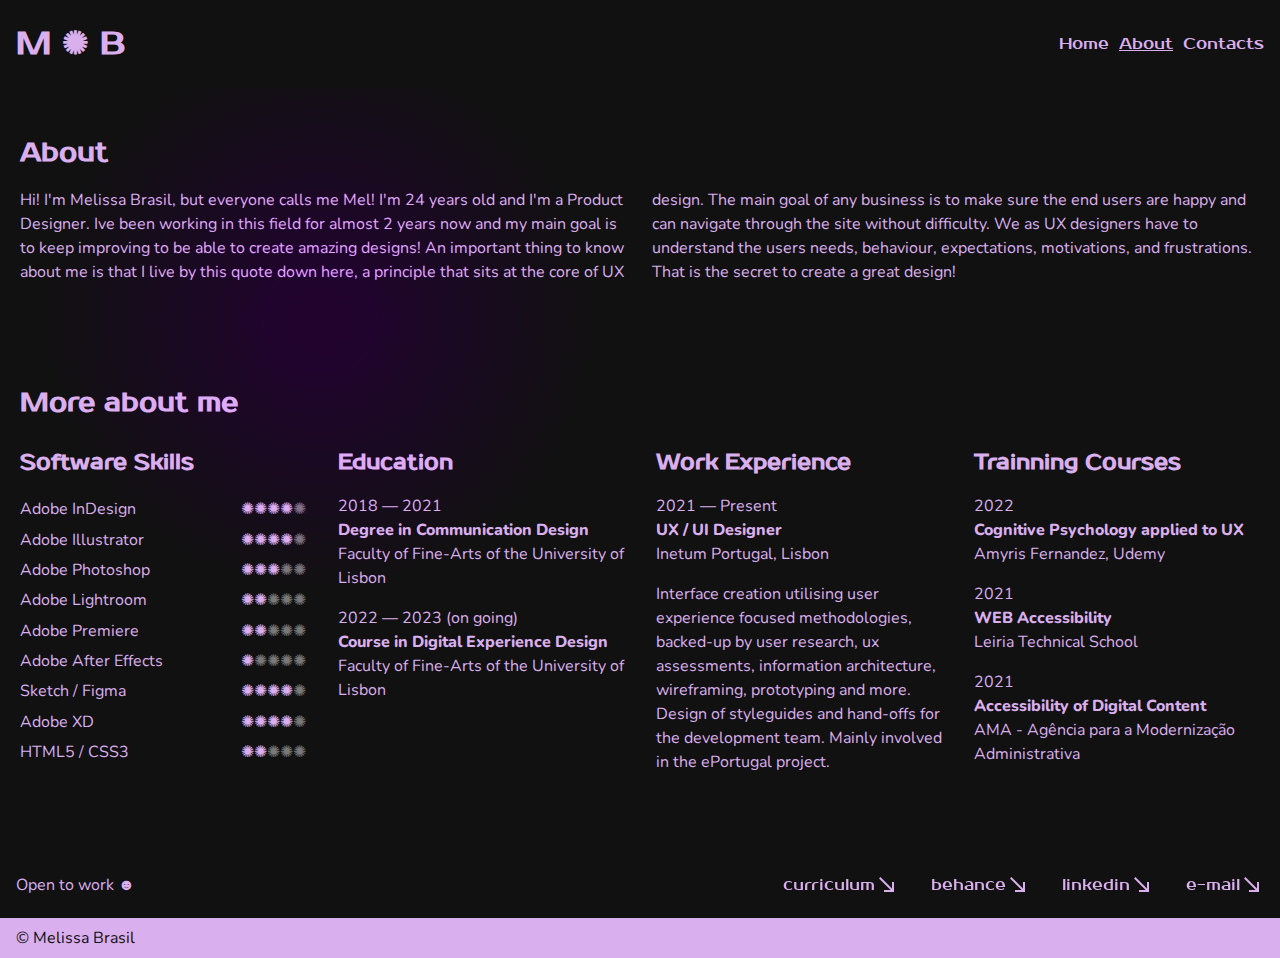
==== commit 09e73c25: "animação gradient" ====
--- a/about.html
+++ b/about.html
@@ -19,7 +19,9 @@
 
 </head>
 <body class="about_body">
-<header>
+<div id='gradient_container'>
+    <img id="spotlight" src="assets/img/gradient.svg">
+</div><header>
     <div id="header_container">
         <h1 alt="Melissa Brasil">M ✺ B</h1>
         <button class="btn--toggle-menu">
--- a/assets/css/style.css
+++ b/assets/css/style.css
@@ -1 +1 @@
-@charset "UTF-8";body,html{height:100svh;-webkit-box-sizing:border-box;box-sizing:border-box;font-size:16px;margin:0;padding:0;background-color:#111;color:#DAAFEE}body.no-scroll,html.no-scroll{overflow-y:hidden}main{-webkit-box-flex:1;-ms-flex-positive:1;flex-grow:1;display:-webkit-box;display:-ms-flexbox;display:flex;-webkit-box-pack:center;-ms-flex-pack:center;justify-content:center;-webkit-box-orient:vertical;-webkit-box-direction:normal;-ms-flex-direction:column;flex-direction:column;padding:30px 20px;margin:0}::-moz-selection{color:#111;background:#DAAFEE}::selection{color:#111;background:#DAAFEE}:visited{color:#DAAFEE}h1{font-size:1rem;font-family:"Prosto One",cursive;color:#DAAFEE;line-height:1.5}@media (min-width:1150px){h1{font-size:2rem}}h2{font-size:1.6rem;font-family:"Prosto One",cursive;color:#DAAFEE;line-height:1.5;margin:1rem 0}h3{font-size:1.3rem;font-family:"Prosto One",cursive;color:#DAAFEE;line-height:1.5;margin:0.5rem 0 1rem 0}h4{font-size:1.1rem;font-family:"Nunito",cursive;color:#DAAFEE;line-height:1.5;margin:0 0 1.1rem 0}p{font-size:1rem;font-family:"Nunito",cursive;line-height:1.5;margin:0 0 1rem 0}header{display:block;position:sticky;top:0;background-color:#111;width:100%;margin:0;padding:0;z-index:1}header h1{margin:0}#header_container{display:-webkit-box;display:-ms-flexbox;display:flex;-webkit-box-pack:justify;-ms-flex-pack:justify;justify-content:space-between;-webkit-box-align:center;-ms-flex-align:center;align-items:center;padding:1rem;margin:0}.btn--toggle-menu{background:transparent;border:none;cursor:pointer}@media (min-width:850px){.btn--toggle-menu{display:none}}.btn--toggle-menu svg{stroke:#DAAFEE;fill:#DAAFEE}#main-navigation{display:none}@media (min-width:850px){#main-navigation{display:block}}#main-navigation.menu-is-open{display:-webkit-box;display:-ms-flexbox;display:flex;position:absolute;background:#111;top:60px;left:0;width:100%;height:100svh;z-index:2;-webkit-box-orient:vertical;-webkit-box-direction:normal;-ms-flex-direction:column;flex-direction:column;-webkit-box-pack:center;-ms-flex-pack:center;justify-content:center;text-align:center;-webkit-box-align:center;-ms-flex-align:center;align-items:center}#main-navigation.menu-is-open ul{-webkit-box-orient:vertical;-webkit-box-direction:normal;-ms-flex-direction:column;flex-direction:column;font-size:2rem;gap:40px;padding-bottom:60px;-webkit-box-align:center;-ms-flex-align:center;align-items:center}@media (min-width:850px){#main-navigation.menu-is-open{display:block;position:static;background:transparent;width:auto;height:auto}#main-navigation.menu-is-open ul{-webkit-box-orient:horizontal;-webkit-box-direction:normal;-ms-flex-direction:row;flex-direction:row;font-size:1.25rem;-webkit-column-gap:30px;-moz-column-gap:30px;column-gap:30px}}nav a{display:-webkit-box;display:-ms-flexbox;display:flex;-ms-flex-line-pack:stretch;align-content:stretch;color:#DAAFEE;text-decoration:none}nav a.active{text-decoration:underline}ul{display:-webkit-box;display:-ms-flexbox;display:flex;list-style:none;-webkit-column-gap:10px;-moz-column-gap:10px;column-gap:10px;color:#DAAFEE}li{font-size:1rem;font-family:"Prosto One",cursive;color:#DAAFEE;line-height:1.5}footer{background-color:#DAAFEE;display:-webkit-box;display:-ms-flexbox;display:flex;-webkit-box-orient:vertical;-webkit-box-direction:normal;-ms-flex-direction:column;flex-direction:column;bottom:0}footer p{margin:0.5rem 0}.footer_list{display:-webkit-box;display:-ms-flexbox;display:flex;-webkit-box-orient:vertical;-webkit-box-direction:normal;-ms-flex-direction:column;flex-direction:column}@media (min-width:540px){.footer_list{-webkit-box-orient:horizontal;-webkit-box-direction:normal;-ms-flex-direction:row;flex-direction:row;gap:2rem}}.footer-row{display:-webkit-box;display:-ms-flexbox;display:flex;-webkit-box-orient:vertical;-webkit-box-direction:normal;-ms-flex-direction:column;flex-direction:column;-webkit-box-align:baseline;-ms-flex-align:baseline;align-items:baseline;-webkit-box-pack:justify;-ms-flex-pack:justify;justify-content:space-between;padding:0 1rem}@media (min-width:850px){.footer-row{-webkit-box-orient:horizontal;-webkit-box-direction:normal;-ms-flex-direction:row;flex-direction:row}}.footer-row:first-child{background-color:#111;color:#DAAFEE}.footer-row:last-child{background-color:#DAAFEE;color:#111}@media (min-width:850px){.grid{display:-ms-grid;display:grid;-ms-grid-columns:1fr 1rem 1fr 1rem 1fr 1rem 1fr 1rem 1fr 1rem 1fr 1rem 1fr 1rem 1fr 1rem 1fr 1rem 1fr 1rem 1fr 1rem 1fr;grid-template-columns:repeat(12,1fr);-webkit-column-gap:1rem;-moz-column-gap:1rem;column-gap:1rem;padding:0}}@-webkit-keyframes move{to{-webkit-transform:translateX(-100%);transform:translateX(-100%)}}@keyframes move{to{-webkit-transform:translateX(-100%);transform:translateX(-100%)}}.link_animation{font-size:1rem;font-family:"Prosto One",cursive;color:#DAAFEE;line-height:1.5;text-decoration:none;background-image:-webkit-gradient(linear,left top,right top,from(#fff),color-stop(50%,#fff),color-stop(50%,#DAAFEE));background-image:linear-gradient(to right,#fff,#fff 50%,#DAAFEE 50%);background-size:200% 100%;background-position:-100%;padding:5px 0;position:relative;-webkit-background-clip:text;background-clip:text;-webkit-text-fill-color:transparent;-webkit-transition:all 0.3s ease-in-out;transition:all 0.3s ease-in-out;-webkit-box-align:center;-ms-flex-align:center;align-items:center;display:-webkit-box;display:-ms-flexbox;display:flex;right:0;-webkit-box-pack:end;-ms-flex-pack:end;justify-content:end;width:-webkit-max-content;width:-moz-max-content;width:max-content}.link_animation:before{content:"";background:#fff;display:block;position:absolute;bottom:-3px;left:0;width:0;height:3px;-webkit-transition:all 0.3s ease-in-out;transition:all 0.3s ease-in-out}.link_animation:hover{background-position:0}.link_animation:hover:before{width:100%}.marquee{position:absolute;white-space:nowrap;overflow:hidden;top:0;left:0;width:100%;padding:24px 0;left:calc((100% - 100vw) / 2);width:100vw}.marquee_content{display:block;width:100%;font-size:1rem;font-family:"Prosto One",cursive;-webkit-transform:translateX(100%);transform:translateX(100%);-webkit-animation:move 20s linear infinite;animation:move 20s linear infinite}@media (min-width:1150px){.marquee_content{-webkit-animation:move 30s linear infinite;animation:move 30s linear infinite}}ul{padding-left:0}.link_projects{color:#DAAFEE;position:relative}.link_projects:after{content:"";background:#DAAFEE;mix-blend-mode:difference;width:calc(100% + 20px);height:0;position:absolute;bottom:-4px;left:-10px;-webkit-transition:all 0.3s cubic-bezier(0.445,0.05,0.55,0.95);transition:all 0.3s cubic-bezier(0.445,0.05,0.55,0.95)}.link_projects:hover:after{height:calc(100% + 8px)}.contacts_text{color:#DAAFEE;font-size:2.35rem;font-family:"Prosto One",cursive;text-align:center}@media (min-width:850px){.contacts_text{font-size:6rem}}@media (min-width:1150px){.contacts_text{font-size:8rem}}.contacts_footer{display:-webkit-box;display:-ms-flexbox;display:flex;-webkit-box-orient:vertical;-webkit-box-direction:normal;-ms-flex-direction:column;flex-direction:column;width:100%;height:100svh}.contacts_section{-webkit-box-align:center;-ms-flex-align:center;align-items:center;-webkit-box-pack:center;-ms-flex-pack:center;justify-content:center;height:auto}.hero{width:100svw;height:calc(100% - 61.5px);display:-webkit-box;display:-ms-flexbox;display:flex;margin:0;-webkit-box-orient:vertical;-webkit-box-direction:normal;-ms-flex-direction:column;flex-direction:column;-webkit-box-align:start;-ms-flex-align:start;align-items:flex-start;-webkit-box-sizing:border-box;box-sizing:border-box;-webkit-box-pack:justify;-ms-flex-pack:justify;justify-content:space-between}.hero .presentation{top:calc((100vh - 297.9px) / 3);display:-webkit-box;display:-ms-flexbox;display:flex;position:relative;-webkit-box-orient:vertical;-webkit-box-direction:normal;-ms-flex-direction:column;flex-direction:column;-webkit-box-pack:center;-ms-flex-pack:center;justify-content:center}.hero h2,.hero p{padding:0 1rem}@media (min-width:540px){.hero .presentation{top:calc((100vh - 200px) / 3)}}@media (min-width:850px){.hero{height:calc(100% - 88px)}.hero #page_title{font-size:6rem}.hero h2{font-size:3rem}.hero .presentation{top:calc((100vh - 247.5px) / 3)}}@media (min-width:1150px){.hero #page_title{font-size:8rem}.hero h2{font-size:4rem}.hero .presentation{top:calc((100vh - 355.5px) / 3)}}#page_title{font-size:4rem;font-family:"Prosto One",cursive}.projects_list{-webkit-box-orient:vertical;-webkit-box-direction:normal;-ms-flex-direction:column;flex-direction:column}.link_projects{text-decoration:none}#about_section{display:-webkit-box;display:-ms-flexbox;display:flex;-webkit-box-orient:horizontal;-webkit-box-direction:normal;-ms-flex-direction:row;flex-direction:row;-ms-flex-wrap:wrap;flex-wrap:wrap;-webkit-box-pack:justify;-ms-flex-pack:justify;justify-content:space-between}#skills_section{height:auto;display:-webkit-box;display:-ms-flexbox;display:flex;-webkit-box-orient:vertical;-webkit-box-direction:normal;-ms-flex-direction:column;flex-direction:column;-webkit-box-sizing:border-box;box-sizing:border-box;margin:0;-ms-flex-wrap:wrap;flex-wrap:wrap}.skills_div{height:auto;display:-webkit-box;display:-ms-flexbox;display:flex;-webkit-box-orient:vertical;-webkit-box-direction:normal;-ms-flex-direction:column;flex-direction:column;-ms-flex-wrap:wrap;flex-wrap:wrap}.skills_div ul{display:block}.skills_collumns{height:auto;margin-bottom:32px;margin-top:0}.justify{width:100%;display:-webkit-box;display:-ms-flexbox;display:flex;-webkit-box-orient:horizontal;-webkit-box-direction:normal;-ms-flex-direction:row;flex-direction:row;-webkit-box-pack:justify;-ms-flex-pack:justify;justify-content:space-between}.skill_ranking{color:#787878}@media (min-width:540px){.skills_div{-webkit-box-orient:horizontal;-webkit-box-direction:normal;-ms-flex-direction:row;flex-direction:row;-webkit-box-pack:justify;-ms-flex-pack:justify;justify-content:space-between;display:-webkit-box;display:-ms-flexbox;display:flex;gap:2rem}.skills_collumns{-webkit-box-flex:1;-ms-flex:1;flex:1}#about_text{-webkit-column-count:2;-moz-column-count:2;column-count:2;gap:24px}}@media (min-width:1150px){.skills_container{display:-webkit-box;display:-ms-flexbox;display:flex;-webkit-box-orient:horizontal;-webkit-box-direction:normal;-ms-flex-direction:row;flex-direction:row;gap:2rem}.skills_collumns{width:calc(25% - 18px)}.skills_div{-webkit-box-flex:1;-ms-flex:1;flex:1}}.special_p{margin:0.2rem 0}.about_body{display:-webkit-box;display:-ms-flexbox;display:flex;-webkit-box-orient:vertical;-webkit-box-direction:normal;-ms-flex-direction:column;flex-direction:column}.marquee_container{position:relative;width:100%;padding:24px 0;height:20px}figure,img{margin:0;padding:0;width:100%}@media (min-width:850px){.grid .project_h2{-ms-grid-column:1;-ms-grid-column-span:12;grid-column:1/span 12;-webkit-box-ordinal-group:2;-ms-flex-order:1;order:1}.grid .first_image{-ms-grid-column:1;-ms-grid-column-span:6;grid-column:1/7;-webkit-box-ordinal-group:3;-ms-flex-order:2;order:2}.grid .second_image{-ms-grid-column:7;-ms-grid-column-span:6;grid-column:7/13;-webkit-box-ordinal-group:3;-ms-flex-order:2;order:2}.grid .project_h3{-ms-grid-column:1;-ms-grid-column-span:12;grid-column:1/span 12;-webkit-box-ordinal-group:4;-ms-flex-order:3;order:3}.grid .project_context{-ms-grid-column:1;-ms-grid-column-span:6;grid-column:1/7;-webkit-box-ordinal-group:5;-ms-flex-order:4;order:4}.grid .project_description{-ms-grid-column:7;-ms-grid-column-span:6;grid-column:7/13;-webkit-box-ordinal-group:5;-ms-flex-order:4;order:4}.grid .link_animation{-ms-grid-column:7;-ms-grid-column-span:6;grid-column:7/13;-webkit-box-ordinal-group:6;-ms-flex-order:5;order:5}}strong{font-weight:800}+@charset "UTF-8";body,html{height:100svh;-webkit-box-sizing:border-box;box-sizing:border-box;font-size:16px;margin:0;padding:0;background-color:#111;color:#DAAFEE}body.no-scroll,html.no-scroll{overflow-y:hidden}main{-webkit-box-flex:1;-ms-flex-positive:1;flex-grow:1;display:-webkit-box;display:-ms-flexbox;display:flex;-webkit-box-pack:center;-ms-flex-pack:center;justify-content:center;-webkit-box-orient:vertical;-webkit-box-direction:normal;-ms-flex-direction:column;flex-direction:column;padding:30px 20px;margin:0}::-moz-selection{color:#111;background:#DAAFEE}::selection{color:#111;background:#DAAFEE}:visited{color:#DAAFEE}h1{font-size:1rem;font-family:"Prosto One",cursive;color:#DAAFEE;line-height:1.5}@media (min-width:1150px){h1{font-size:2rem}}h2{font-size:1.6rem;font-family:"Prosto One",cursive;color:#DAAFEE;line-height:1.5;margin:1rem 0}h3{font-size:1.3rem;font-family:"Prosto One",cursive;color:#DAAFEE;line-height:1.5;margin:0.5rem 0 1rem 0}h4{font-size:1.1rem;font-family:"Nunito",cursive;color:#DAAFEE;line-height:1.5;margin:0 0 1.1rem 0}p{font-size:1rem;font-family:"Nunito",cursive;line-height:1.5;margin:0 0 1rem 0}header{display:block;position:sticky;top:0;background-color:#111;width:100%;margin:0;padding:0;z-index:1}header h1{margin:0}#header_container{display:-webkit-box;display:-ms-flexbox;display:flex;-webkit-box-pack:justify;-ms-flex-pack:justify;justify-content:space-between;-webkit-box-align:center;-ms-flex-align:center;align-items:center;padding:1rem;margin:0}.btn--toggle-menu{background:transparent;border:none;cursor:pointer}@media (min-width:850px){.btn--toggle-menu{display:none}}.btn--toggle-menu svg{stroke:#DAAFEE;fill:#DAAFEE}#main-navigation{display:none}@media (min-width:850px){#main-navigation{display:block}}#main-navigation.menu-is-open{display:-webkit-box;display:-ms-flexbox;display:flex;position:absolute;background:#111;top:60px;left:0;width:100%;height:100svh;z-index:2;-webkit-box-orient:vertical;-webkit-box-direction:normal;-ms-flex-direction:column;flex-direction:column;-webkit-box-pack:center;-ms-flex-pack:center;justify-content:center;text-align:center;-webkit-box-align:center;-ms-flex-align:center;align-items:center}#main-navigation.menu-is-open ul{-webkit-box-orient:vertical;-webkit-box-direction:normal;-ms-flex-direction:column;flex-direction:column;font-size:2rem;gap:40px;padding-bottom:60px;-webkit-box-align:center;-ms-flex-align:center;align-items:center}@media (min-width:850px){#main-navigation.menu-is-open{display:block;position:static;background:transparent;width:auto;height:auto}#main-navigation.menu-is-open ul{-webkit-box-orient:horizontal;-webkit-box-direction:normal;-ms-flex-direction:row;flex-direction:row;font-size:1.25rem;-webkit-column-gap:30px;-moz-column-gap:30px;column-gap:30px}}nav a{display:-webkit-box;display:-ms-flexbox;display:flex;-ms-flex-line-pack:stretch;align-content:stretch;color:#DAAFEE;text-decoration:none}nav a.active{text-decoration:underline}ul{display:-webkit-box;display:-ms-flexbox;display:flex;list-style:none;-webkit-column-gap:10px;-moz-column-gap:10px;column-gap:10px;color:#DAAFEE}li{font-size:1rem;font-family:"Prosto One",cursive;color:#DAAFEE;line-height:1.5}footer{background-color:#DAAFEE;display:-webkit-box;display:-ms-flexbox;display:flex;-webkit-box-orient:vertical;-webkit-box-direction:normal;-ms-flex-direction:column;flex-direction:column;bottom:0}footer p{margin:0.5rem 0}.footer_list{display:-webkit-box;display:-ms-flexbox;display:flex;-webkit-box-orient:vertical;-webkit-box-direction:normal;-ms-flex-direction:column;flex-direction:column}@media (min-width:540px){.footer_list{-webkit-box-orient:horizontal;-webkit-box-direction:normal;-ms-flex-direction:row;flex-direction:row;gap:2rem}}.footer-row{display:-webkit-box;display:-ms-flexbox;display:flex;-webkit-box-orient:vertical;-webkit-box-direction:normal;-ms-flex-direction:column;flex-direction:column;-webkit-box-align:baseline;-ms-flex-align:baseline;align-items:baseline;-webkit-box-pack:justify;-ms-flex-pack:justify;justify-content:space-between;padding:0 1rem}@media (min-width:850px){.footer-row{-webkit-box-orient:horizontal;-webkit-box-direction:normal;-ms-flex-direction:row;flex-direction:row}}.footer-row:first-child{background-color:#111;color:#DAAFEE}.footer-row:last-child{background-color:#DAAFEE;color:#111}@media (min-width:850px){.grid{display:-ms-grid;display:grid;-ms-grid-columns:1fr 1rem 1fr 1rem 1fr 1rem 1fr 1rem 1fr 1rem 1fr 1rem 1fr 1rem 1fr 1rem 1fr 1rem 1fr 1rem 1fr 1rem 1fr;grid-template-columns:repeat(12,1fr);-webkit-column-gap:1rem;-moz-column-gap:1rem;column-gap:1rem;padding:0}}@-webkit-keyframes move{to{-webkit-transform:translateX(-100%);transform:translateX(-100%)}}@keyframes move{to{-webkit-transform:translateX(-100%);transform:translateX(-100%)}}.link_animation{font-size:1rem;font-family:"Prosto One",cursive;color:#DAAFEE;line-height:1.5;text-decoration:none;background-image:-webkit-gradient(linear,left top,right top,from(#fff),color-stop(50%,#fff),color-stop(50%,#DAAFEE));background-image:linear-gradient(to right,#fff,#fff 50%,#DAAFEE 50%);background-size:200% 100%;background-position:-100%;padding:5px 0;position:relative;-webkit-background-clip:text;background-clip:text;-webkit-text-fill-color:transparent;-webkit-transition:all 0.3s ease-in-out;transition:all 0.3s ease-in-out;-webkit-box-align:center;-ms-flex-align:center;align-items:center;display:-webkit-box;display:-ms-flexbox;display:flex;right:0;-webkit-box-pack:end;-ms-flex-pack:end;justify-content:end;width:-webkit-max-content;width:-moz-max-content;width:max-content}.link_animation:before{content:"";background:#fff;display:block;position:absolute;bottom:-3px;left:0;width:0;height:3px;-webkit-transition:all 0.3s ease-in-out;transition:all 0.3s ease-in-out}.link_animation:hover{background-position:0}.link_animation:hover:before{width:100%}.marquee{position:absolute;white-space:nowrap;overflow:hidden;top:0;left:0;width:100%;padding:24px 0;left:calc((100% - 100vw) / 2);width:100vw}.marquee_content{display:block;width:100%;font-size:1rem;font-family:"Prosto One",cursive;-webkit-transform:translateX(100%);transform:translateX(100%);-webkit-animation:move 20s linear infinite;animation:move 20s linear infinite}@media (min-width:1150px){.marquee_content{-webkit-animation:move 30s linear infinite;animation:move 30s linear infinite}}ul{padding-left:0}.link_projects{color:#DAAFEE;position:relative}.link_projects:after{content:"";background:#DAAFEE;mix-blend-mode:overlay;width:calc(100% + 20px);height:0;position:absolute;bottom:-4px;left:-10px;-webkit-transition:all 0.3s cubic-bezier(0.445,0.05,0.55,0.95);transition:all 0.3s cubic-bezier(0.445,0.05,0.55,0.95)}.link_projects:hover:after{height:calc(100% + 8px)}#spotlight,#spotlight_container{display:none}@media (min-width:1150px){@-webkit-keyframes spotload{0%{opacity:0}to{opacity:1}}@keyframes spotload{0%{opacity:0}to{opacity:1}}#gradient_container{width:100%;height:100vh;overflow:hidden;z-index:0;position:fixed;mix-blend-mode:color;display:block}#spotlight{height:auto;width:50vw;-o-object-fit:contain;object-fit:contain;position:absolute;pointer-events:none;-webkit-user-select:none;-moz-user-select:none;-ms-user-select:none;user-select:none;-webkit-animation:spotload 1s ease-in;animation:spotload 1s ease-in;display:block}}.contacts_text{color:#DAAFEE;font-size:2.35rem;font-family:"Prosto One",cursive;text-align:center}@media (min-width:850px){.contacts_text{font-size:6rem}}@media (min-width:1150px){.contacts_text{font-size:8rem}}.contacts_footer{display:-webkit-box;display:-ms-flexbox;display:flex;-webkit-box-orient:vertical;-webkit-box-direction:normal;-ms-flex-direction:column;flex-direction:column;width:100%;height:100svh}.contacts_section{-webkit-box-align:center;-ms-flex-align:center;align-items:center;-webkit-box-pack:center;-ms-flex-pack:center;justify-content:center;height:auto}.hero{width:100svw;height:calc(100% - 61.5px);display:-webkit-box;display:-ms-flexbox;display:flex;margin:0;-webkit-box-orient:vertical;-webkit-box-direction:normal;-ms-flex-direction:column;flex-direction:column;-webkit-box-align:start;-ms-flex-align:start;align-items:flex-start;-webkit-box-sizing:border-box;box-sizing:border-box;-webkit-box-pack:justify;-ms-flex-pack:justify;justify-content:space-between}.hero .presentation{top:calc((100vh - 297.9px) / 3);display:-webkit-box;display:-ms-flexbox;display:flex;position:relative;-webkit-box-orient:vertical;-webkit-box-direction:normal;-ms-flex-direction:column;flex-direction:column;-webkit-box-pack:center;-ms-flex-pack:center;justify-content:center}.hero h2,.hero p{padding:0 1rem}@media (min-width:540px){.hero .presentation{top:calc((100vh - 200px) / 3)}}@media (min-width:850px){.hero{height:calc(100% - 88px)}.hero #page_title{font-size:6rem}.hero h2{font-size:3rem}.hero .presentation{top:calc((100vh - 247.5px) / 3)}}@media (min-width:1150px){.hero #page_title{font-size:8rem}.hero h2{font-size:4rem}.hero .presentation{top:calc((100vh - 355.5px) / 3)}}#page_title{font-size:4rem;font-family:"Prosto One",cursive}.projects_list{-webkit-box-orient:vertical;-webkit-box-direction:normal;-ms-flex-direction:column;flex-direction:column}.link_projects{text-decoration:none}#about_section{display:-webkit-box;display:-ms-flexbox;display:flex;-webkit-box-orient:horizontal;-webkit-box-direction:normal;-ms-flex-direction:row;flex-direction:row;-ms-flex-wrap:wrap;flex-wrap:wrap;-webkit-box-pack:justify;-ms-flex-pack:justify;justify-content:space-between}#skills_section{height:auto;display:-webkit-box;display:-ms-flexbox;display:flex;-webkit-box-orient:vertical;-webkit-box-direction:normal;-ms-flex-direction:column;flex-direction:column;-webkit-box-sizing:border-box;box-sizing:border-box;margin:0;-ms-flex-wrap:wrap;flex-wrap:wrap}.skills_div{height:auto;display:-webkit-box;display:-ms-flexbox;display:flex;-webkit-box-orient:vertical;-webkit-box-direction:normal;-ms-flex-direction:column;flex-direction:column;-ms-flex-wrap:wrap;flex-wrap:wrap}.skills_div ul{display:block}.skills_collumns{height:auto;margin-bottom:32px;margin-top:0}.justify{width:100%;display:-webkit-box;display:-ms-flexbox;display:flex;-webkit-box-orient:horizontal;-webkit-box-direction:normal;-ms-flex-direction:row;flex-direction:row;-webkit-box-pack:justify;-ms-flex-pack:justify;justify-content:space-between}.skill_ranking{color:#787878}@media (min-width:540px){.skills_div{-webkit-box-orient:horizontal;-webkit-box-direction:normal;-ms-flex-direction:row;flex-direction:row;-webkit-box-pack:justify;-ms-flex-pack:justify;justify-content:space-between;display:-webkit-box;display:-ms-flexbox;display:flex;gap:2rem}.skills_collumns{-webkit-box-flex:1;-ms-flex:1;flex:1}#about_text{-webkit-column-count:2;-moz-column-count:2;column-count:2;gap:24px}}@media (min-width:1150px){.skills_container{display:-webkit-box;display:-ms-flexbox;display:flex;-webkit-box-orient:horizontal;-webkit-box-direction:normal;-ms-flex-direction:row;flex-direction:row;gap:2rem}.skills_collumns{width:calc(25% - 18px)}.skills_div{-webkit-box-flex:1;-ms-flex:1;flex:1}}.special_p{margin:0.2rem 0}.about_body{display:-webkit-box;display:-ms-flexbox;display:flex;-webkit-box-orient:vertical;-webkit-box-direction:normal;-ms-flex-direction:column;flex-direction:column}.marquee_container{position:relative;width:100%;padding:24px 0;height:20px}figure,img{margin:0;padding:0;width:100%}@media (min-width:850px){.grid .project_h2{-ms-grid-column:1;-ms-grid-column-span:12;grid-column:1/span 12;-webkit-box-ordinal-group:2;-ms-flex-order:1;order:1}.grid .first_image{-ms-grid-column:1;-ms-grid-column-span:6;grid-column:1/7;-webkit-box-ordinal-group:3;-ms-flex-order:2;order:2}.grid .second_image{-ms-grid-column:7;-ms-grid-column-span:6;grid-column:7/13;-webkit-box-ordinal-group:3;-ms-flex-order:2;order:2}.grid .project_h3{-ms-grid-column:1;-ms-grid-column-span:12;grid-column:1/span 12;-webkit-box-ordinal-group:4;-ms-flex-order:3;order:3}.grid .project_context{-ms-grid-column:1;-ms-grid-column-span:6;grid-column:1/7;-webkit-box-ordinal-group:5;-ms-flex-order:4;order:4}.grid .project_description{-ms-grid-column:7;-ms-grid-column-span:6;grid-column:7/13;-webkit-box-ordinal-group:5;-ms-flex-order:4;order:4}.grid .link_animation{-ms-grid-column:7;-ms-grid-column-span:6;grid-column:7/13;-webkit-box-ordinal-group:6;-ms-flex-order:5;order:5}}strong{font-weight:800}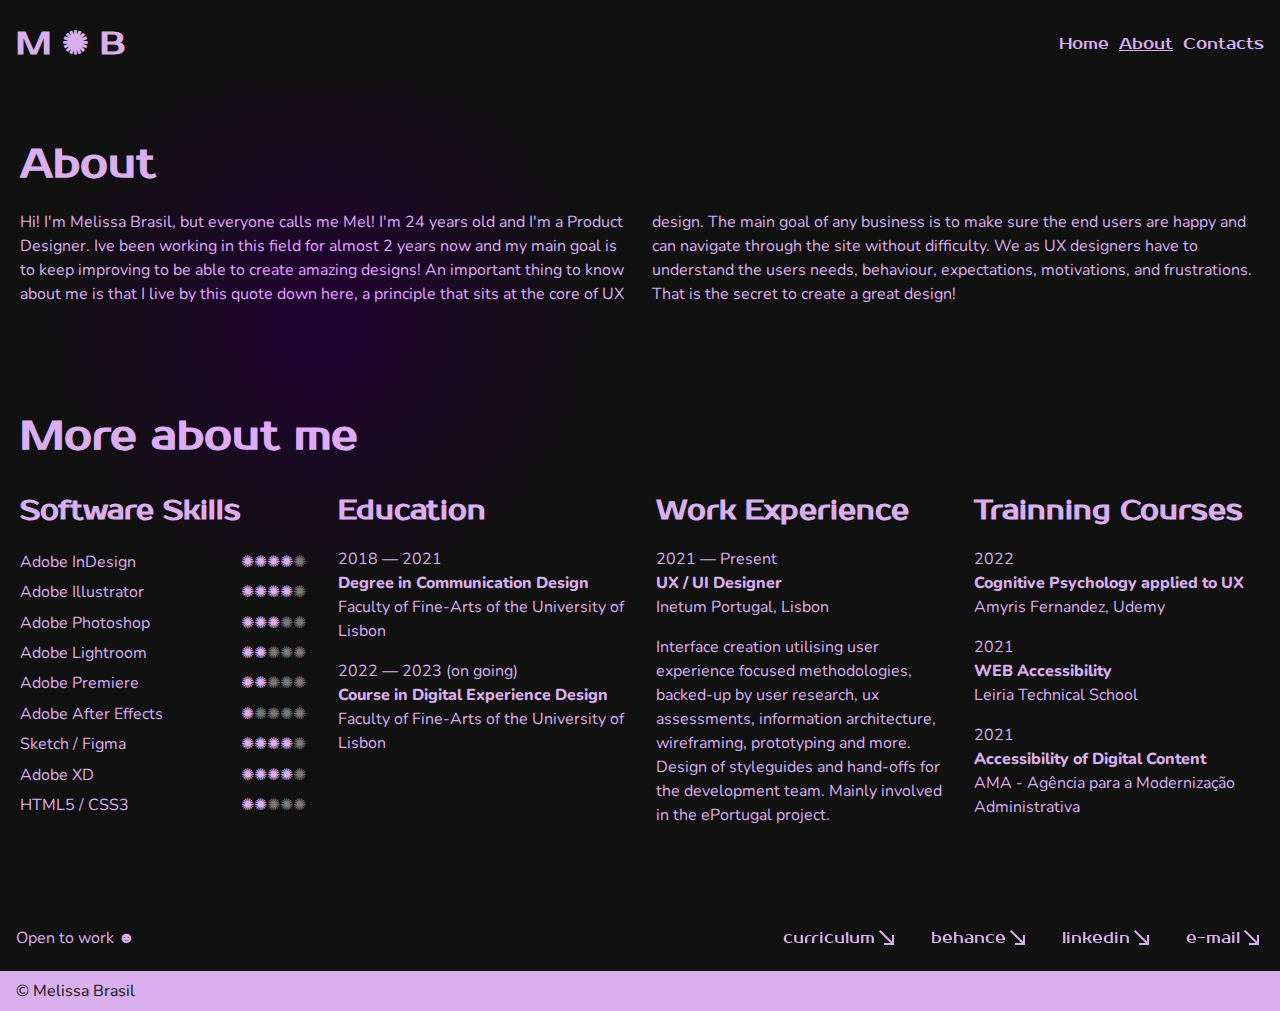
==== commit 2e5a246c: "Ajustes de acessibilidade" ====
--- a/about.html
+++ b/about.html
@@ -7,7 +7,7 @@
     <meta name="viewport" content="width=device-width, initial-scale=1.0">
     <meta name="theme-color" content="rgb(113, 19, 157)">
 
-    <link rel="icon" type="image/svg" href="assets/img/theme.svg">
+    <link rel="icon" type="image/svg" href="assets/svg/theme.svg">
 
     <style>
         @import url('https://fonts.googleapis.com/css2?family=Nunito:ital,wght@0,400;0,500;0,700;0,800;1,400;1,500;1,700;1,800&family=Prosto+One&display=swap');
@@ -20,18 +20,18 @@
 </head>
 <body class="about_body">
 <div id='gradient_container'>
-    <img id="spotlight" src="assets/img/gradient.svg">
+    <img id="spotlight" src="assets/svg/gradient.svg" alt="spotlight that follows the cursor behinde the website's content">
 </div><header>
     <div id="header_container">
-        <h1 alt="Melissa Brasil">M ✺ B</h1>
+        <a  href="index.html" id="logo"><h1 alt="Melissa Brasil">M ✺ B</h1></a>
         <button class="btn--toggle-menu">
             <svg xmlns="http://www.w3.org/2000/svg" width="24" height="24" viewBox="0 0 24 24" fill="none" stroke="currentColor" stroke-width="2" stroke-linecap="round" stroke-linejoin="round" class="feather feather-menu"><line x1="3" y1="12" x2="21" y2="12"></line><line x1="3" y1="6" x2="21" y2="6"></line><line x1="3" y1="18" x2="21" y2="18"></line></svg>
         </button>
         <nav id="main-navigation">
             <ul>
-                <li><a  href="index.html">Home</a></li>
-                <li><a  href="about.html">About</a></li>
-                <li><a  href="contacts.html">Contacts</a></li>
+                <li><a  href="index.html" alt="opens website's homepage">Home</a></li>
+                <li><a  href="about.html" alt="opens website's about page">About</a></li>
+                <li><a  href="contacts.html" alt="opens website's contacts page">Contacts</a></li>
             </ul>
         </nav>
 </div>
@@ -215,7 +215,7 @@
                         </span></a>
                 </li>
                 <li>
-                    <a href="https://www.behance.net/melissa-brasil" target="_blank" class="link_animation" alt="open Melissa Brasil's curriculum in PDF">behance<span
+                    <a href="https://www.behance.net/melissa-brasil" target="_blank" class="link_animation" alt="open Melissa Brasil's behance">behance<span
                             class="material-symbols-outlined">
                             south_east
                         </span></a>
--- a/assets/css/style.css
+++ b/assets/css/style.css
@@ -1 +1 @@
-@charset "UTF-8";body,html{height:100svh;-webkit-box-sizing:border-box;box-sizing:border-box;font-size:16px;margin:0;padding:0;background-color:#111;color:#DAAFEE}body.no-scroll,html.no-scroll{overflow-y:hidden}main{-webkit-box-flex:1;-ms-flex-positive:1;flex-grow:1;display:-webkit-box;display:-ms-flexbox;display:flex;-webkit-box-pack:center;-ms-flex-pack:center;justify-content:center;-webkit-box-orient:vertical;-webkit-box-direction:normal;-ms-flex-direction:column;flex-direction:column;padding:30px 20px;margin:0}::-moz-selection{color:#111;background:#DAAFEE}::selection{color:#111;background:#DAAFEE}:visited{color:#DAAFEE}h1{font-size:1rem;font-family:"Prosto One",cursive;color:#DAAFEE;line-height:1.5}@media (min-width:1150px){h1{font-size:2rem}}h2{font-size:1.6rem;font-family:"Prosto One",cursive;color:#DAAFEE;line-height:1.5;margin:1rem 0}h3{font-size:1.3rem;font-family:"Prosto One",cursive;color:#DAAFEE;line-height:1.5;margin:0.5rem 0 1rem 0}h4{font-size:1.1rem;font-family:"Nunito",cursive;color:#DAAFEE;line-height:1.5;margin:0 0 1.1rem 0}p{font-size:1rem;font-family:"Nunito",cursive;line-height:1.5;margin:0 0 1rem 0}header{display:block;position:sticky;top:0;background-color:#111;width:100%;margin:0;padding:0;z-index:1}header h1{margin:0}#header_container{display:-webkit-box;display:-ms-flexbox;display:flex;-webkit-box-pack:justify;-ms-flex-pack:justify;justify-content:space-between;-webkit-box-align:center;-ms-flex-align:center;align-items:center;padding:1rem;margin:0}.btn--toggle-menu{background:transparent;border:none;cursor:pointer}@media (min-width:850px){.btn--toggle-menu{display:none}}.btn--toggle-menu svg{stroke:#DAAFEE;fill:#DAAFEE}#main-navigation{display:none}@media (min-width:850px){#main-navigation{display:block}}#main-navigation.menu-is-open{display:-webkit-box;display:-ms-flexbox;display:flex;position:absolute;background:#111;top:60px;left:0;width:100%;height:100svh;z-index:2;-webkit-box-orient:vertical;-webkit-box-direction:normal;-ms-flex-direction:column;flex-direction:column;-webkit-box-pack:center;-ms-flex-pack:center;justify-content:center;text-align:center;-webkit-box-align:center;-ms-flex-align:center;align-items:center}#main-navigation.menu-is-open ul{-webkit-box-orient:vertical;-webkit-box-direction:normal;-ms-flex-direction:column;flex-direction:column;font-size:2rem;gap:40px;padding-bottom:60px;-webkit-box-align:center;-ms-flex-align:center;align-items:center}@media (min-width:850px){#main-navigation.menu-is-open{display:block;position:static;background:transparent;width:auto;height:auto}#main-navigation.menu-is-open ul{-webkit-box-orient:horizontal;-webkit-box-direction:normal;-ms-flex-direction:row;flex-direction:row;font-size:1.25rem;-webkit-column-gap:30px;-moz-column-gap:30px;column-gap:30px}}nav a{display:-webkit-box;display:-ms-flexbox;display:flex;-ms-flex-line-pack:stretch;align-content:stretch;color:#DAAFEE;text-decoration:none}nav a.active{text-decoration:underline}ul{display:-webkit-box;display:-ms-flexbox;display:flex;list-style:none;-webkit-column-gap:10px;-moz-column-gap:10px;column-gap:10px;color:#DAAFEE}li{font-size:1rem;font-family:"Prosto One",cursive;color:#DAAFEE;line-height:1.5}footer{background-color:#DAAFEE;display:-webkit-box;display:-ms-flexbox;display:flex;-webkit-box-orient:vertical;-webkit-box-direction:normal;-ms-flex-direction:column;flex-direction:column;bottom:0}footer p{margin:0.5rem 0}.footer_list{display:-webkit-box;display:-ms-flexbox;display:flex;-webkit-box-orient:vertical;-webkit-box-direction:normal;-ms-flex-direction:column;flex-direction:column}@media (min-width:540px){.footer_list{-webkit-box-orient:horizontal;-webkit-box-direction:normal;-ms-flex-direction:row;flex-direction:row;gap:2rem}}.footer-row{display:-webkit-box;display:-ms-flexbox;display:flex;-webkit-box-orient:vertical;-webkit-box-direction:normal;-ms-flex-direction:column;flex-direction:column;-webkit-box-align:baseline;-ms-flex-align:baseline;align-items:baseline;-webkit-box-pack:justify;-ms-flex-pack:justify;justify-content:space-between;padding:0 1rem}@media (min-width:850px){.footer-row{-webkit-box-orient:horizontal;-webkit-box-direction:normal;-ms-flex-direction:row;flex-direction:row}}.footer-row:first-child{background-color:#111;color:#DAAFEE}.footer-row:last-child{background-color:#DAAFEE;color:#111}@media (min-width:850px){.grid{display:-ms-grid;display:grid;-ms-grid-columns:1fr 1rem 1fr 1rem 1fr 1rem 1fr 1rem 1fr 1rem 1fr 1rem 1fr 1rem 1fr 1rem 1fr 1rem 1fr 1rem 1fr 1rem 1fr;grid-template-columns:repeat(12,1fr);-webkit-column-gap:1rem;-moz-column-gap:1rem;column-gap:1rem;padding:0}}@-webkit-keyframes move{to{-webkit-transform:translateX(-100%);transform:translateX(-100%)}}@keyframes move{to{-webkit-transform:translateX(-100%);transform:translateX(-100%)}}.link_animation{font-size:1rem;font-family:"Prosto One",cursive;color:#DAAFEE;line-height:1.5;text-decoration:none;background-image:-webkit-gradient(linear,left top,right top,from(#fff),color-stop(50%,#fff),color-stop(50%,#DAAFEE));background-image:linear-gradient(to right,#fff,#fff 50%,#DAAFEE 50%);background-size:200% 100%;background-position:-100%;padding:5px 0;position:relative;-webkit-background-clip:text;background-clip:text;-webkit-text-fill-color:transparent;-webkit-transition:all 0.3s ease-in-out;transition:all 0.3s ease-in-out;-webkit-box-align:center;-ms-flex-align:center;align-items:center;display:-webkit-box;display:-ms-flexbox;display:flex;right:0;-webkit-box-pack:end;-ms-flex-pack:end;justify-content:end;width:-webkit-max-content;width:-moz-max-content;width:max-content}.link_animation:before{content:"";background:#fff;display:block;position:absolute;bottom:-3px;left:0;width:0;height:3px;-webkit-transition:all 0.3s ease-in-out;transition:all 0.3s ease-in-out}.link_animation:hover{background-position:0}.link_animation:hover:before{width:100%}.marquee{position:absolute;white-space:nowrap;overflow:hidden;top:0;left:0;width:100%;padding:24px 0;left:calc((100% - 100vw) / 2);width:100vw}.marquee_content{display:block;width:100%;font-size:1rem;font-family:"Prosto One",cursive;-webkit-transform:translateX(100%);transform:translateX(100%);-webkit-animation:move 20s linear infinite;animation:move 20s linear infinite}@media (min-width:1150px){.marquee_content{-webkit-animation:move 30s linear infinite;animation:move 30s linear infinite}}ul{padding-left:0}.link_projects{color:#DAAFEE;position:relative}.link_projects:after{content:"";background:#DAAFEE;mix-blend-mode:overlay;width:calc(100% + 20px);height:0;position:absolute;bottom:-4px;left:-10px;-webkit-transition:all 0.3s cubic-bezier(0.445,0.05,0.55,0.95);transition:all 0.3s cubic-bezier(0.445,0.05,0.55,0.95)}.link_projects:hover:after{height:calc(100% + 8px)}#spotlight,#spotlight_container{display:none}@media (min-width:1150px){@-webkit-keyframes spotload{0%{opacity:0}to{opacity:1}}@keyframes spotload{0%{opacity:0}to{opacity:1}}#gradient_container{width:100%;height:100vh;overflow:hidden;z-index:0;position:fixed;mix-blend-mode:color;display:block}#spotlight{height:auto;width:50vw;-o-object-fit:contain;object-fit:contain;position:absolute;pointer-events:none;-webkit-user-select:none;-moz-user-select:none;-ms-user-select:none;user-select:none;-webkit-animation:spotload 1s ease-in;animation:spotload 1s ease-in;display:block}}.contacts_text{color:#DAAFEE;font-size:2.35rem;font-family:"Prosto One",cursive;text-align:center}@media (min-width:850px){.contacts_text{font-size:6rem}}@media (min-width:1150px){.contacts_text{font-size:8rem}}.contacts_footer{display:-webkit-box;display:-ms-flexbox;display:flex;-webkit-box-orient:vertical;-webkit-box-direction:normal;-ms-flex-direction:column;flex-direction:column;width:100%;height:100svh}.contacts_section{-webkit-box-align:center;-ms-flex-align:center;align-items:center;-webkit-box-pack:center;-ms-flex-pack:center;justify-content:center;height:auto}.hero{width:100svw;height:calc(100% - 61.5px);display:-webkit-box;display:-ms-flexbox;display:flex;margin:0;-webkit-box-orient:vertical;-webkit-box-direction:normal;-ms-flex-direction:column;flex-direction:column;-webkit-box-align:start;-ms-flex-align:start;align-items:flex-start;-webkit-box-sizing:border-box;box-sizing:border-box;-webkit-box-pack:justify;-ms-flex-pack:justify;justify-content:space-between}.hero .presentation{top:calc((100vh - 297.9px) / 3);display:-webkit-box;display:-ms-flexbox;display:flex;position:relative;-webkit-box-orient:vertical;-webkit-box-direction:normal;-ms-flex-direction:column;flex-direction:column;-webkit-box-pack:center;-ms-flex-pack:center;justify-content:center}.hero h2,.hero p{padding:0 1rem}@media (min-width:540px){.hero .presentation{top:calc((100vh - 200px) / 3)}}@media (min-width:850px){.hero{height:calc(100% - 88px)}.hero #page_title{font-size:6rem}.hero h2{font-size:3rem}.hero .presentation{top:calc((100vh - 247.5px) / 3)}}@media (min-width:1150px){.hero #page_title{font-size:8rem}.hero h2{font-size:4rem}.hero .presentation{top:calc((100vh - 355.5px) / 3)}}#page_title{font-size:4rem;font-family:"Prosto One",cursive}.projects_list{-webkit-box-orient:vertical;-webkit-box-direction:normal;-ms-flex-direction:column;flex-direction:column}.link_projects{text-decoration:none}#about_section{display:-webkit-box;display:-ms-flexbox;display:flex;-webkit-box-orient:horizontal;-webkit-box-direction:normal;-ms-flex-direction:row;flex-direction:row;-ms-flex-wrap:wrap;flex-wrap:wrap;-webkit-box-pack:justify;-ms-flex-pack:justify;justify-content:space-between}#skills_section{height:auto;display:-webkit-box;display:-ms-flexbox;display:flex;-webkit-box-orient:vertical;-webkit-box-direction:normal;-ms-flex-direction:column;flex-direction:column;-webkit-box-sizing:border-box;box-sizing:border-box;margin:0;-ms-flex-wrap:wrap;flex-wrap:wrap}.skills_div{height:auto;display:-webkit-box;display:-ms-flexbox;display:flex;-webkit-box-orient:vertical;-webkit-box-direction:normal;-ms-flex-direction:column;flex-direction:column;-ms-flex-wrap:wrap;flex-wrap:wrap}.skills_div ul{display:block}.skills_collumns{height:auto;margin-bottom:32px;margin-top:0}.justify{width:100%;display:-webkit-box;display:-ms-flexbox;display:flex;-webkit-box-orient:horizontal;-webkit-box-direction:normal;-ms-flex-direction:row;flex-direction:row;-webkit-box-pack:justify;-ms-flex-pack:justify;justify-content:space-between}.skill_ranking{color:#787878}@media (min-width:540px){.skills_div{-webkit-box-orient:horizontal;-webkit-box-direction:normal;-ms-flex-direction:row;flex-direction:row;-webkit-box-pack:justify;-ms-flex-pack:justify;justify-content:space-between;display:-webkit-box;display:-ms-flexbox;display:flex;gap:2rem}.skills_collumns{-webkit-box-flex:1;-ms-flex:1;flex:1}#about_text{-webkit-column-count:2;-moz-column-count:2;column-count:2;gap:24px}}@media (min-width:1150px){.skills_container{display:-webkit-box;display:-ms-flexbox;display:flex;-webkit-box-orient:horizontal;-webkit-box-direction:normal;-ms-flex-direction:row;flex-direction:row;gap:2rem}.skills_collumns{width:calc(25% - 18px)}.skills_div{-webkit-box-flex:1;-ms-flex:1;flex:1}}.special_p{margin:0.2rem 0}.about_body{display:-webkit-box;display:-ms-flexbox;display:flex;-webkit-box-orient:vertical;-webkit-box-direction:normal;-ms-flex-direction:column;flex-direction:column}.marquee_container{position:relative;width:100%;padding:24px 0;height:20px}figure,img{margin:0;padding:0;width:100%}@media (min-width:850px){.grid .project_h2{-ms-grid-column:1;-ms-grid-column-span:12;grid-column:1/span 12;-webkit-box-ordinal-group:2;-ms-flex-order:1;order:1}.grid .first_image{-ms-grid-column:1;-ms-grid-column-span:6;grid-column:1/7;-webkit-box-ordinal-group:3;-ms-flex-order:2;order:2}.grid .second_image{-ms-grid-column:7;-ms-grid-column-span:6;grid-column:7/13;-webkit-box-ordinal-group:3;-ms-flex-order:2;order:2}.grid .project_h3{-ms-grid-column:1;-ms-grid-column-span:12;grid-column:1/span 12;-webkit-box-ordinal-group:4;-ms-flex-order:3;order:3}.grid .project_context{-ms-grid-column:1;-ms-grid-column-span:6;grid-column:1/7;-webkit-box-ordinal-group:5;-ms-flex-order:4;order:4}.grid .project_description{-ms-grid-column:7;-ms-grid-column-span:6;grid-column:7/13;-webkit-box-ordinal-group:5;-ms-flex-order:4;order:4}.grid .link_animation{-ms-grid-column:7;-ms-grid-column-span:6;grid-column:7/13;-webkit-box-ordinal-group:6;-ms-flex-order:5;order:5}}strong{font-weight:800}+@charset "UTF-8";body,html{height:100svh;-webkit-box-sizing:border-box;box-sizing:border-box;font-size:16px;margin:0;padding:0;background-color:#111;color:#DAAFEE}body.no-scroll,html.no-scroll{overflow-y:hidden}main{-webkit-box-flex:1;-ms-flex-positive:1;flex-grow:1;display:-webkit-box;display:-ms-flexbox;display:flex;-webkit-box-pack:center;-ms-flex-pack:center;justify-content:center;-webkit-box-orient:vertical;-webkit-box-direction:normal;-ms-flex-direction:column;flex-direction:column;padding:30px 20px;margin:0}::-moz-selection{color:#111;background:#DAAFEE}::selection{color:#111;background:#DAAFEE}:visited{color:#DAAFEE}h1{font-size:1rem;font-family:"Prosto One",cursive;color:#DAAFEE;line-height:1.5}@media (min-width:1150px){h1{font-size:2rem}}h2{font-size:1.6rem;font-family:"Prosto One",cursive;color:#DAAFEE;line-height:1.5;margin:1rem 0}@media (min-width:850px){h2{font-size:2rem}}@media (min-width:1150px){h2{font-size:2.5rem}}h3{font-size:1.3rem;font-family:"Prosto One",cursive;color:#DAAFEE;line-height:1.5;margin:0.5rem 0 1rem 0}@media (min-width:850px){h3{font-size:1.5rem}}@media (min-width:1150px){h3{font-size:1.7rem}}h4{font-size:1.1rem;font-family:"Nunito",cursive;color:#DAAFEE;line-height:1.5;margin:0 0 1.1rem 0}@media (min-width:850px){h4{font-size:1.2rem}}@media (min-width:1150px){h4{font-size:1.3rem}}p{font-size:1rem;font-family:"Nunito",cursive;line-height:1.5;margin:0 0 1rem 0}header{display:block;position:sticky;top:0;background-color:#111;width:100%;margin:0;padding:0;z-index:1}header h1{margin:0}#header_container{display:-webkit-box;display:-ms-flexbox;display:flex;-webkit-box-pack:justify;-ms-flex-pack:justify;justify-content:space-between;-webkit-box-align:center;-ms-flex-align:center;align-items:center;padding:1rem;margin:0}.btn--toggle-menu{background:transparent;border:none;cursor:pointer}@media (min-width:850px){.btn--toggle-menu{display:none}}.btn--toggle-menu svg{stroke:#DAAFEE;fill:#DAAFEE}#main-navigation{display:none}@media (min-width:850px){#main-navigation{display:block}}#main-navigation.menu-is-open{display:-webkit-box;display:-ms-flexbox;display:flex;position:absolute;background:#111;top:60px;left:0;width:100%;height:100svh;z-index:2;-webkit-box-orient:vertical;-webkit-box-direction:normal;-ms-flex-direction:column;flex-direction:column;-webkit-box-pack:center;-ms-flex-pack:center;justify-content:center;text-align:center;-webkit-box-align:center;-ms-flex-align:center;align-items:center}#main-navigation.menu-is-open ul{-webkit-box-orient:vertical;-webkit-box-direction:normal;-ms-flex-direction:column;flex-direction:column;font-size:2rem;gap:40px;padding-bottom:60px;-webkit-box-align:center;-ms-flex-align:center;align-items:center}@media (min-width:850px){#main-navigation.menu-is-open{display:block;position:static;background:transparent;width:auto;height:auto}#main-navigation.menu-is-open ul{-webkit-box-orient:horizontal;-webkit-box-direction:normal;-ms-flex-direction:row;flex-direction:row;font-size:1.25rem;-webkit-column-gap:30px;-moz-column-gap:30px;column-gap:30px}}nav a{display:-webkit-box;display:-ms-flexbox;display:flex;-ms-flex-line-pack:stretch;align-content:stretch;color:#DAAFEE;text-decoration:none}nav a.active{text-decoration:underline}ul{display:-webkit-box;display:-ms-flexbox;display:flex;list-style:none;-webkit-column-gap:10px;-moz-column-gap:10px;column-gap:10px;color:#DAAFEE}li{font-size:1rem;font-family:"Prosto One",cursive;color:#DAAFEE;line-height:1.5}#logo{text-decoration:none}footer{background-color:#DAAFEE;display:-webkit-box;display:-ms-flexbox;display:flex;-webkit-box-orient:vertical;-webkit-box-direction:normal;-ms-flex-direction:column;flex-direction:column;bottom:0}footer p{margin:0.5rem 0}.footer_list{display:-webkit-box;display:-ms-flexbox;display:flex;-webkit-box-orient:vertical;-webkit-box-direction:normal;-ms-flex-direction:column;flex-direction:column}@media (min-width:540px){.footer_list{-webkit-box-orient:horizontal;-webkit-box-direction:normal;-ms-flex-direction:row;flex-direction:row;gap:2rem}}.footer-row{display:-webkit-box;display:-ms-flexbox;display:flex;-webkit-box-orient:vertical;-webkit-box-direction:normal;-ms-flex-direction:column;flex-direction:column;-webkit-box-align:baseline;-ms-flex-align:baseline;align-items:baseline;-webkit-box-pack:justify;-ms-flex-pack:justify;justify-content:space-between;padding:0 1rem}@media (min-width:850px){.footer-row{-webkit-box-orient:horizontal;-webkit-box-direction:normal;-ms-flex-direction:row;flex-direction:row}}.footer-row:first-child{background-color:#111;color:#DAAFEE}.footer-row:last-child{background-color:#DAAFEE;color:#111}@media (min-width:850px){.grid{display:-ms-grid;display:grid;-ms-grid-columns:1fr 1rem 1fr 1rem 1fr 1rem 1fr 1rem 1fr 1rem 1fr 1rem 1fr 1rem 1fr 1rem 1fr 1rem 1fr 1rem 1fr 1rem 1fr;grid-template-columns:repeat(12,1fr);-webkit-column-gap:1rem;-moz-column-gap:1rem;column-gap:1rem;padding:0}}@-webkit-keyframes move{to{-webkit-transform:translateX(-100%);transform:translateX(-100%)}}@keyframes move{to{-webkit-transform:translateX(-100%);transform:translateX(-100%)}}.link_animation{font-size:1rem;font-family:"Prosto One",cursive;color:#DAAFEE;line-height:1.5;text-decoration:none;background-image:-webkit-gradient(linear,left top,right top,from(#fff),color-stop(50%,#fff),color-stop(50%,#DAAFEE));background-image:linear-gradient(to right,#fff,#fff 50%,#DAAFEE 50%);background-size:200% 100%;background-position:-100%;padding:5px 0;position:relative;-webkit-background-clip:text;background-clip:text;-webkit-text-fill-color:transparent;-webkit-transition:all 0.3s ease-in-out;transition:all 0.3s ease-in-out;-webkit-box-align:center;-ms-flex-align:center;align-items:center;display:-webkit-box;display:-ms-flexbox;display:flex;right:0;-webkit-box-pack:end;-ms-flex-pack:end;justify-content:end;width:-webkit-max-content;width:-moz-max-content;width:max-content}.link_animation:before{content:"";background:#fff;display:block;position:absolute;bottom:-3px;left:0;width:0;height:3px;-webkit-transition:all 0.3s ease-in-out;transition:all 0.3s ease-in-out}.link_animation:hover{background-position:0}.link_animation:hover:before{width:100%}.marquee{position:absolute;white-space:nowrap;overflow:hidden;top:0;left:0;width:100%;padding:24px 0;left:calc((100% - 100vw) / 2);width:100vw}.marquee_content{display:block;width:100%;font-size:1rem;font-family:"Prosto One",cursive;-webkit-transform:translateX(100%);transform:translateX(100%);-webkit-animation:move 20s linear infinite;animation:move 20s linear infinite}@media (min-width:1150px){.marquee_content{-webkit-animation:move 30s linear infinite;animation:move 30s linear infinite}}ul{padding-left:0}.link_projects{color:#DAAFEE;position:relative}.link_projects:after{content:"";background:#DAAFEE;mix-blend-mode:overlay;width:calc(100% + 200px);height:0;position:absolute;bottom:-4px;left:-100px;-webkit-transition:all 0.3s cubic-bezier(0.445,0.05,0.55,0.95);transition:all 0.3s cubic-bezier(0.445,0.05,0.55,0.95)}.link_projects:hover:after{height:calc(100% + 8px)}#spotlight,#spotlight_container{display:none}@media (min-width:1150px){@-webkit-keyframes spotload{0%{opacity:0}to{opacity:1}}@keyframes spotload{0%{opacity:0}to{opacity:1}}#gradient_container{width:100%;height:100vh;overflow:hidden;z-index:0;position:fixed;mix-blend-mode:color;display:block}#spotlight{height:auto;width:50vw;-o-object-fit:contain;object-fit:contain;position:absolute;pointer-events:none;-webkit-user-select:none;-moz-user-select:none;-ms-user-select:none;user-select:none;-webkit-animation:spotload 1s ease-in;animation:spotload 1s ease-in;display:block}}.contacts_text{color:#DAAFEE;font-size:2.35rem;font-family:"Prosto One",cursive;text-align:center}@media (min-width:850px){.contacts_text{font-size:6rem}}@media (min-width:1150px){.contacts_text{font-size:8rem}}.contacts_footer{display:-webkit-box;display:-ms-flexbox;display:flex;-webkit-box-orient:vertical;-webkit-box-direction:normal;-ms-flex-direction:column;flex-direction:column;width:100%;height:100svh}.contacts_section{-webkit-box-align:center;-ms-flex-align:center;align-items:center;-webkit-box-pack:center;-ms-flex-pack:center;justify-content:center;height:auto}.hero{width:100svw;height:calc(100% - 61.5px);display:-webkit-box;display:-ms-flexbox;display:flex;margin:0;-webkit-box-orient:vertical;-webkit-box-direction:normal;-ms-flex-direction:column;flex-direction:column;-webkit-box-align:start;-ms-flex-align:start;align-items:flex-start;-webkit-box-sizing:border-box;box-sizing:border-box;-webkit-box-pack:justify;-ms-flex-pack:justify;justify-content:space-between}.hero .presentation{top:calc((100vh - 297.9px) / 3);display:-webkit-box;display:-ms-flexbox;display:flex;position:relative;-webkit-box-orient:vertical;-webkit-box-direction:normal;-ms-flex-direction:column;flex-direction:column;-webkit-box-pack:center;-ms-flex-pack:center;justify-content:center}.hero h2,.hero p{padding:0 1rem}@media (min-width:540px){.hero .presentation{top:calc((100vh - 200px) / 3)}}@media (min-width:850px){.hero{height:calc(100% - 88px)}.hero #page_title{font-size:6rem}.hero h2{font-size:3rem}.hero .presentation{top:calc((100vh - 247.5px) / 3)}}@media (min-width:1150px){.hero #page_title{font-size:8rem}.hero h2{font-size:4rem}.hero .presentation{top:calc((100vh - 355.5px) / 3)}}#page_title{font-size:4rem;font-family:"Prosto One",cursive}.projects_list{-webkit-box-orient:vertical;-webkit-box-direction:normal;-ms-flex-direction:column;flex-direction:column}.link_projects{text-decoration:none}#about_section{display:-webkit-box;display:-ms-flexbox;display:flex;-webkit-box-orient:horizontal;-webkit-box-direction:normal;-ms-flex-direction:row;flex-direction:row;-ms-flex-wrap:wrap;flex-wrap:wrap;-webkit-box-pack:justify;-ms-flex-pack:justify;justify-content:space-between}#skills_section{height:auto;display:-webkit-box;display:-ms-flexbox;display:flex;-webkit-box-orient:vertical;-webkit-box-direction:normal;-ms-flex-direction:column;flex-direction:column;-webkit-box-sizing:border-box;box-sizing:border-box;margin:0;-ms-flex-wrap:wrap;flex-wrap:wrap}.skills_div{height:auto;display:-webkit-box;display:-ms-flexbox;display:flex;-webkit-box-orient:vertical;-webkit-box-direction:normal;-ms-flex-direction:column;flex-direction:column;-ms-flex-wrap:wrap;flex-wrap:wrap}.skills_div ul{display:block}.skills_collumns{height:auto;margin-bottom:32px;margin-top:0}.justify{width:100%;display:-webkit-box;display:-ms-flexbox;display:flex;-webkit-box-orient:horizontal;-webkit-box-direction:normal;-ms-flex-direction:row;flex-direction:row;-webkit-box-pack:justify;-ms-flex-pack:justify;justify-content:space-between}.skill_ranking{color:#787878}@media (min-width:540px){.skills_div{-webkit-box-orient:horizontal;-webkit-box-direction:normal;-ms-flex-direction:row;flex-direction:row;-webkit-box-pack:justify;-ms-flex-pack:justify;justify-content:space-between;display:-webkit-box;display:-ms-flexbox;display:flex;gap:2rem}.skills_collumns{-webkit-box-flex:1;-ms-flex:1;flex:1}#about_text{-webkit-column-count:2;-moz-column-count:2;column-count:2;gap:24px}}@media (min-width:1150px){.skills_container{display:-webkit-box;display:-ms-flexbox;display:flex;-webkit-box-orient:horizontal;-webkit-box-direction:normal;-ms-flex-direction:row;flex-direction:row;gap:2rem}.skills_collumns{width:calc(25% - 18px)}.skills_div{-webkit-box-flex:1;-ms-flex:1;flex:1}}.special_p{margin:0.2rem 0}.about_body{display:-webkit-box;display:-ms-flexbox;display:flex;-webkit-box-orient:vertical;-webkit-box-direction:normal;-ms-flex-direction:column;flex-direction:column}.marquee_container{position:relative;width:100%;padding:24px 0;height:20px}figure,img{margin:0;padding:0;width:100%}@media (min-width:850px){.grid .project_h2{-ms-grid-column:1;-ms-grid-column-span:12;grid-column:1/span 12;-webkit-box-ordinal-group:2;-ms-flex-order:1;order:1}.grid .first_image{-ms-grid-column:1;-ms-grid-column-span:6;grid-column:1/7;-webkit-box-ordinal-group:3;-ms-flex-order:2;order:2;z-index:2}.grid .second_image{-ms-grid-column:7;-ms-grid-column-span:6;grid-column:7/13;-webkit-box-ordinal-group:3;-ms-flex-order:2;order:2;z-index:2}.grid .project_h3{-ms-grid-column:1;-ms-grid-column-span:12;grid-column:1/span 12;-webkit-box-ordinal-group:4;-ms-flex-order:3;order:3}.grid .project_context{-ms-grid-column:1;-ms-grid-column-span:6;grid-column:1/7;-webkit-box-ordinal-group:5;-ms-flex-order:4;order:4}.grid .project_description{-ms-grid-column:7;-ms-grid-column-span:6;grid-column:7/13;-webkit-box-ordinal-group:5;-ms-flex-order:4;order:4}.grid .link_animation{-ms-grid-column:7;-ms-grid-column-span:6;grid-column:7/13;-webkit-box-ordinal-group:6;-ms-flex-order:5;order:5}}strong{font-weight:800}.project_h2{margin-bottom:2rem}.project_h3{margin-top:2rem;margin-bottom:1rem}